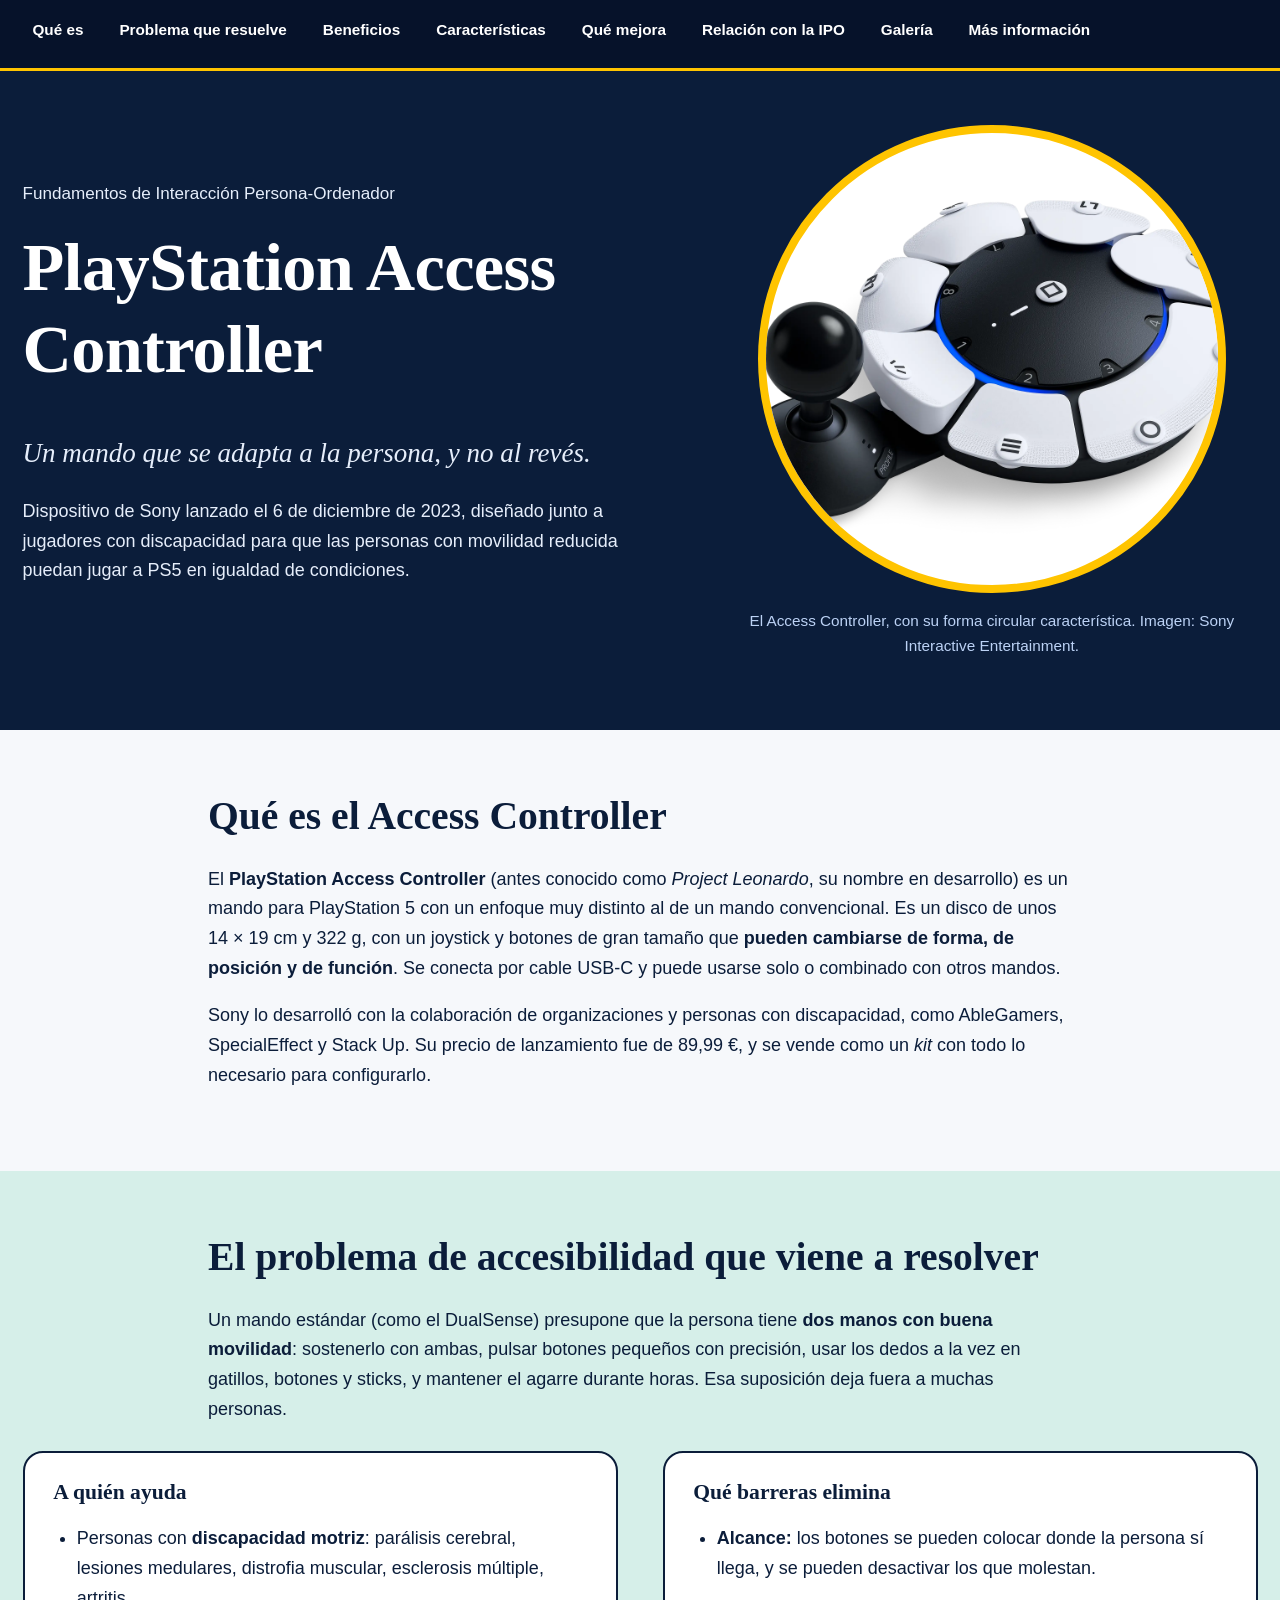
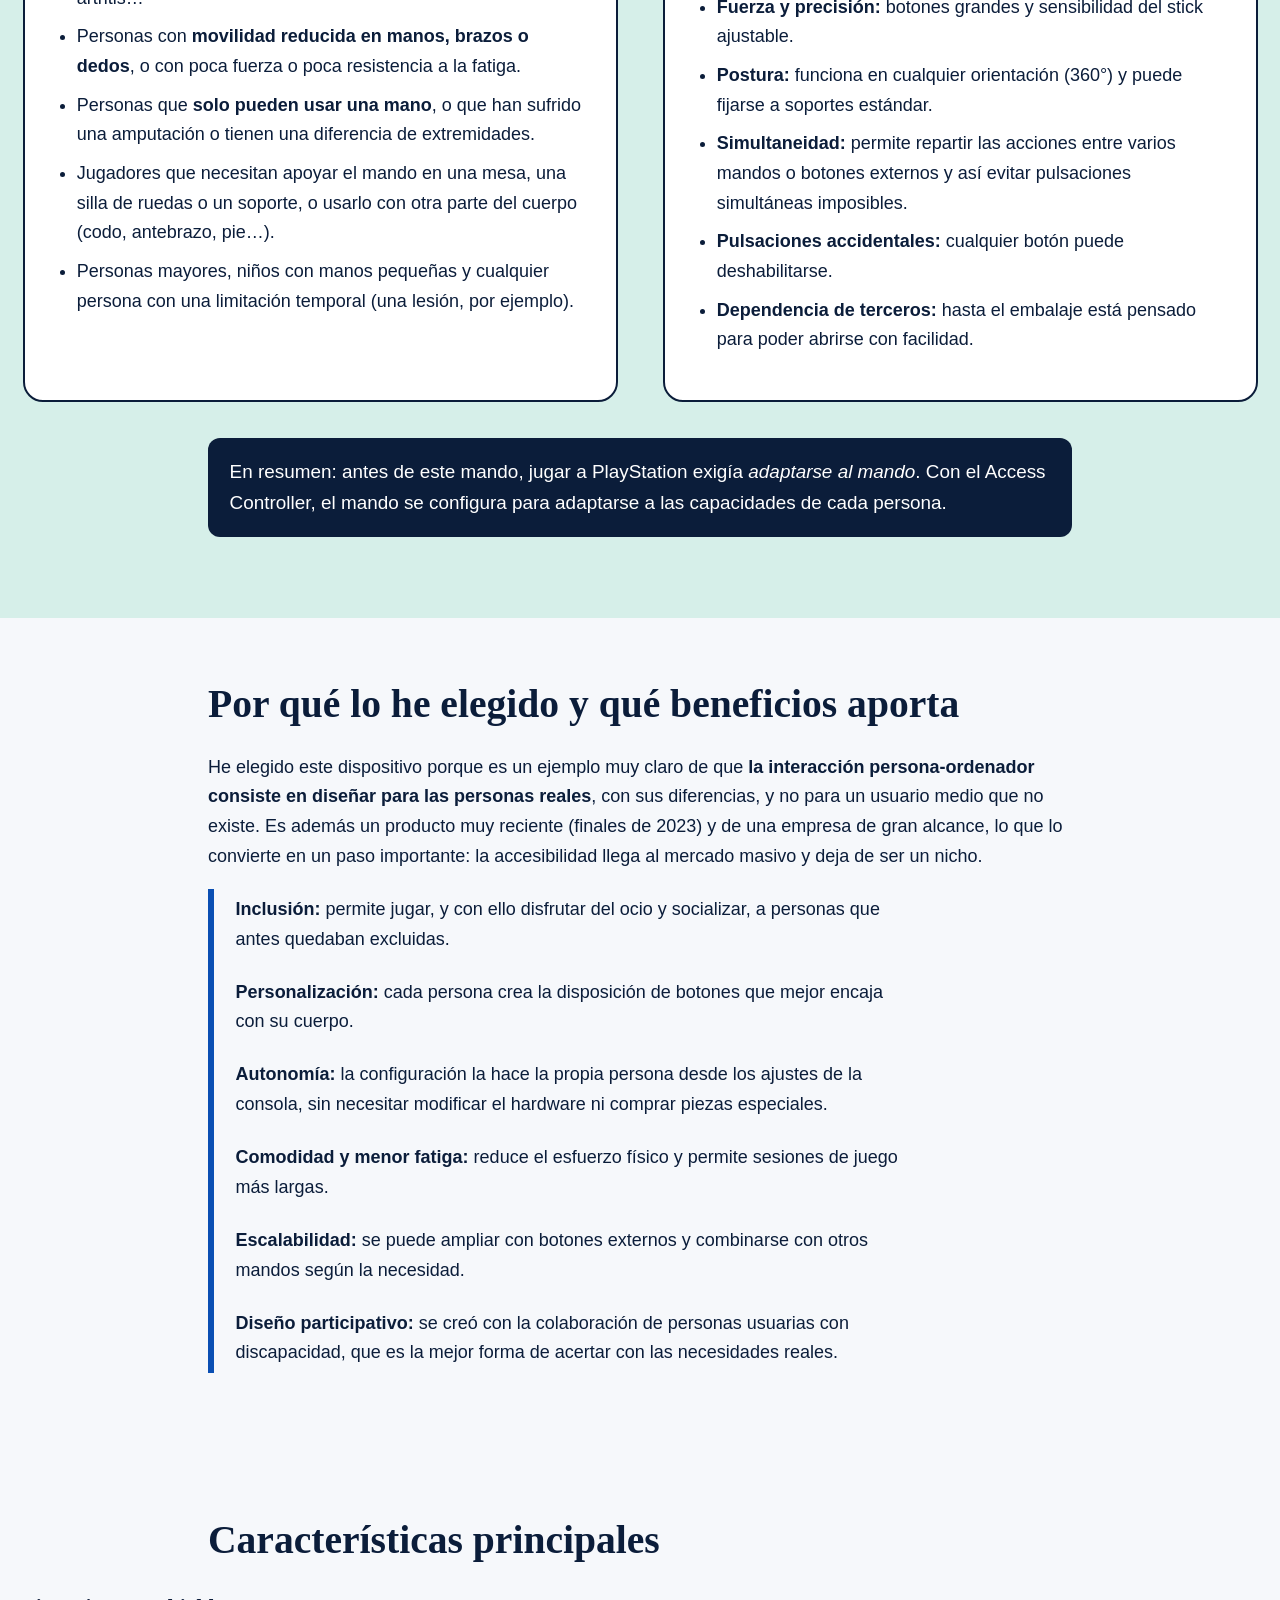
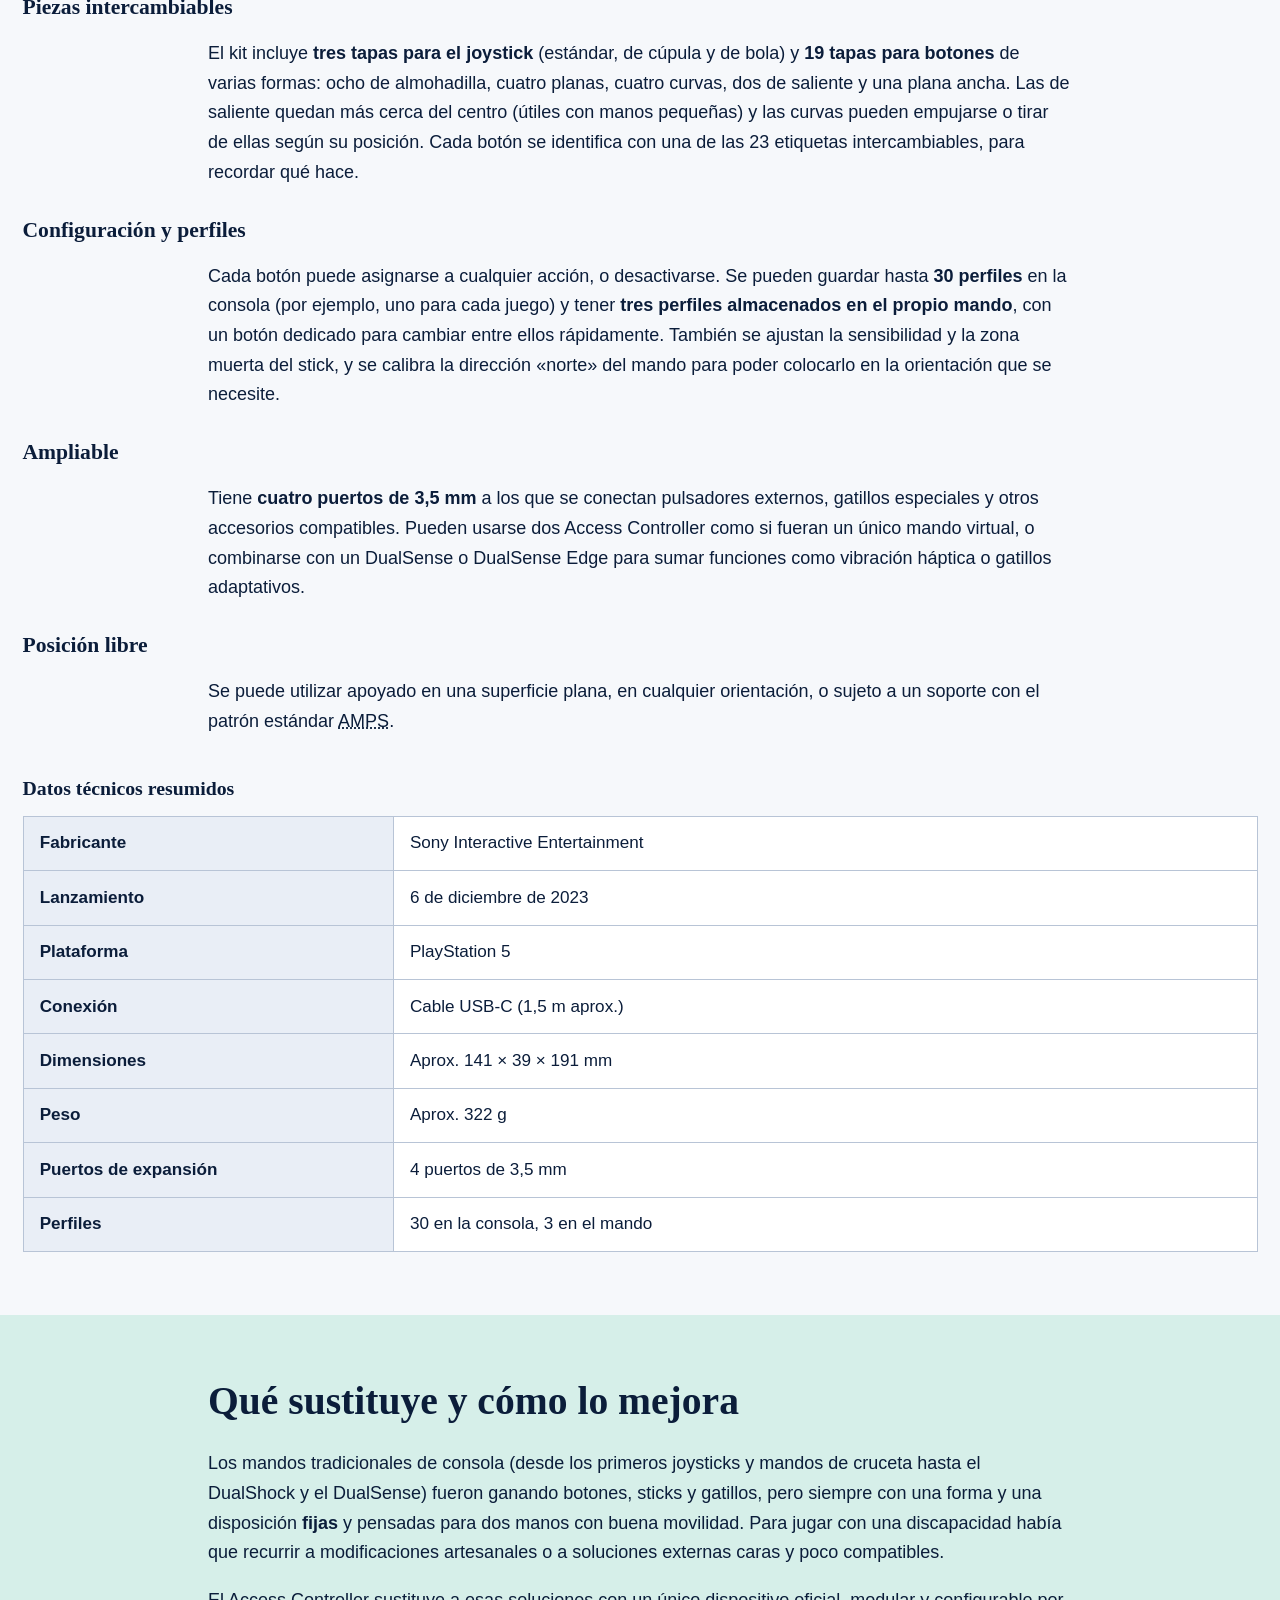
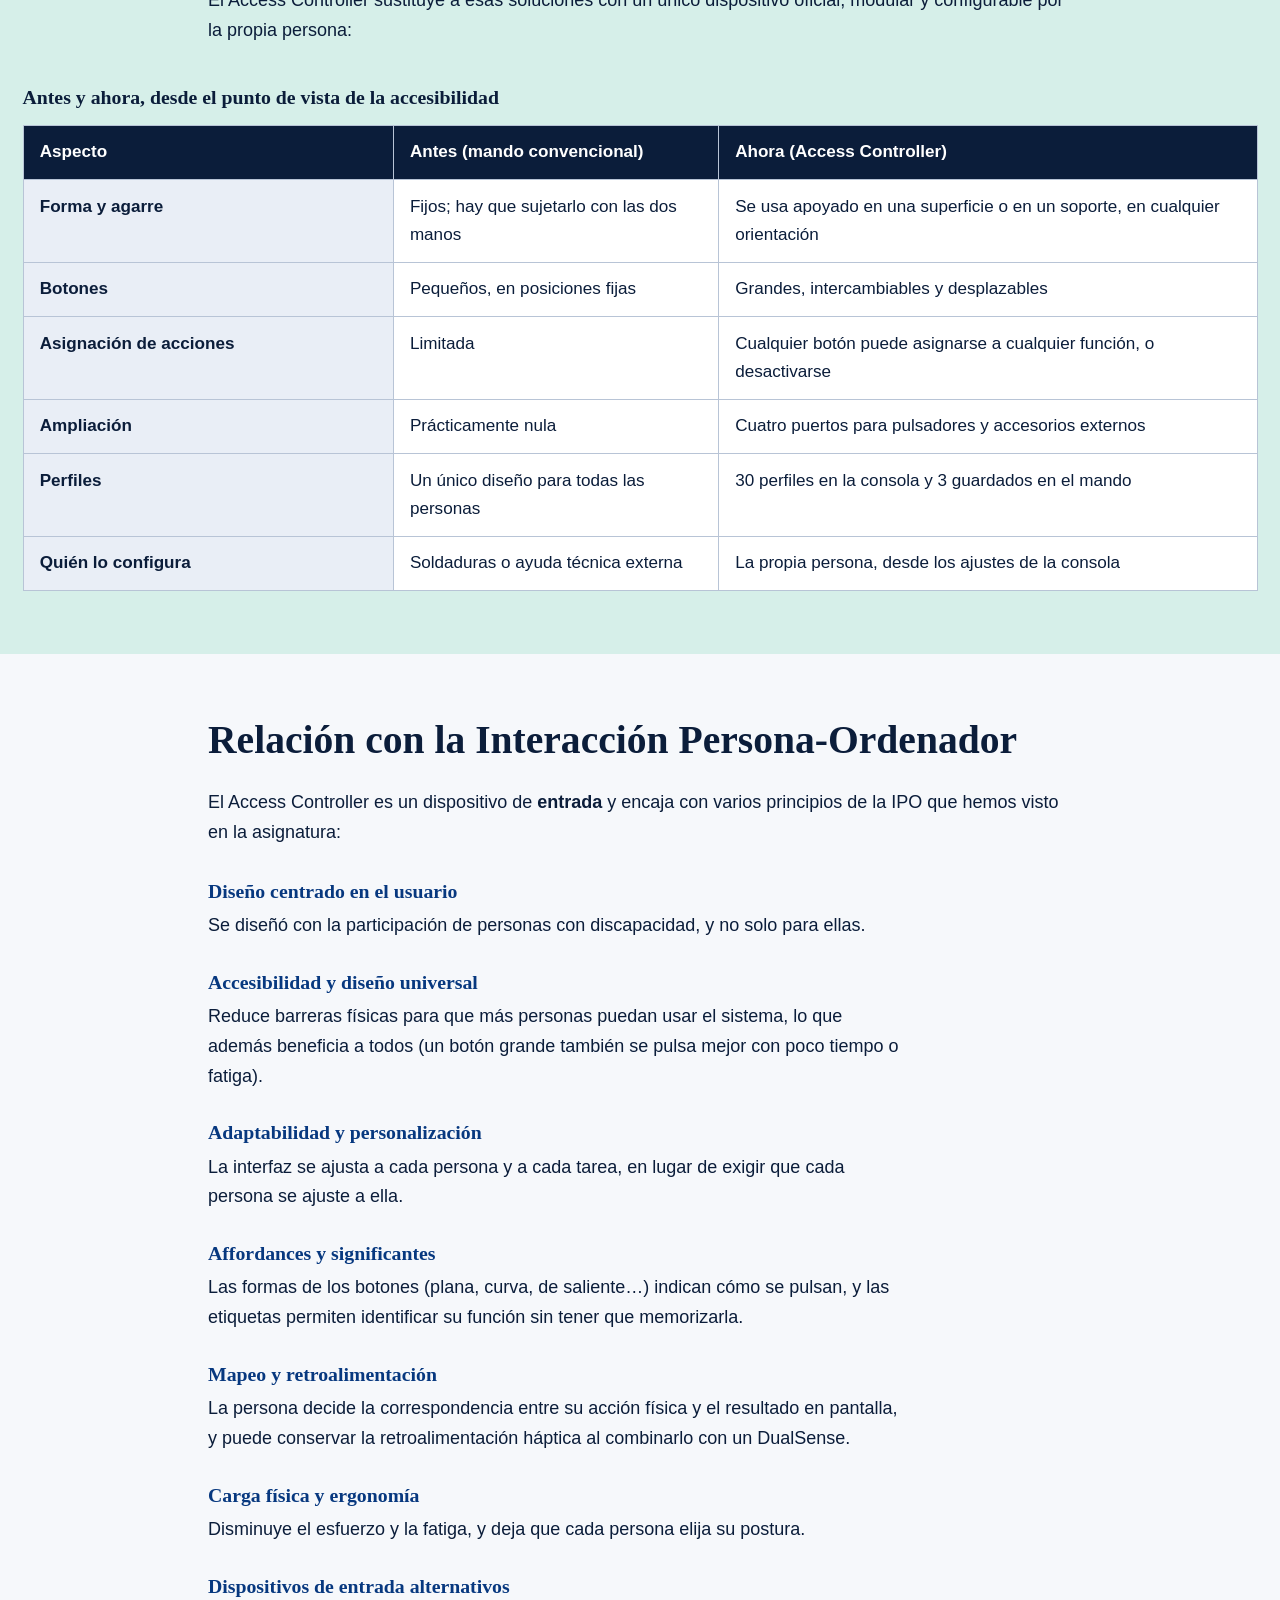
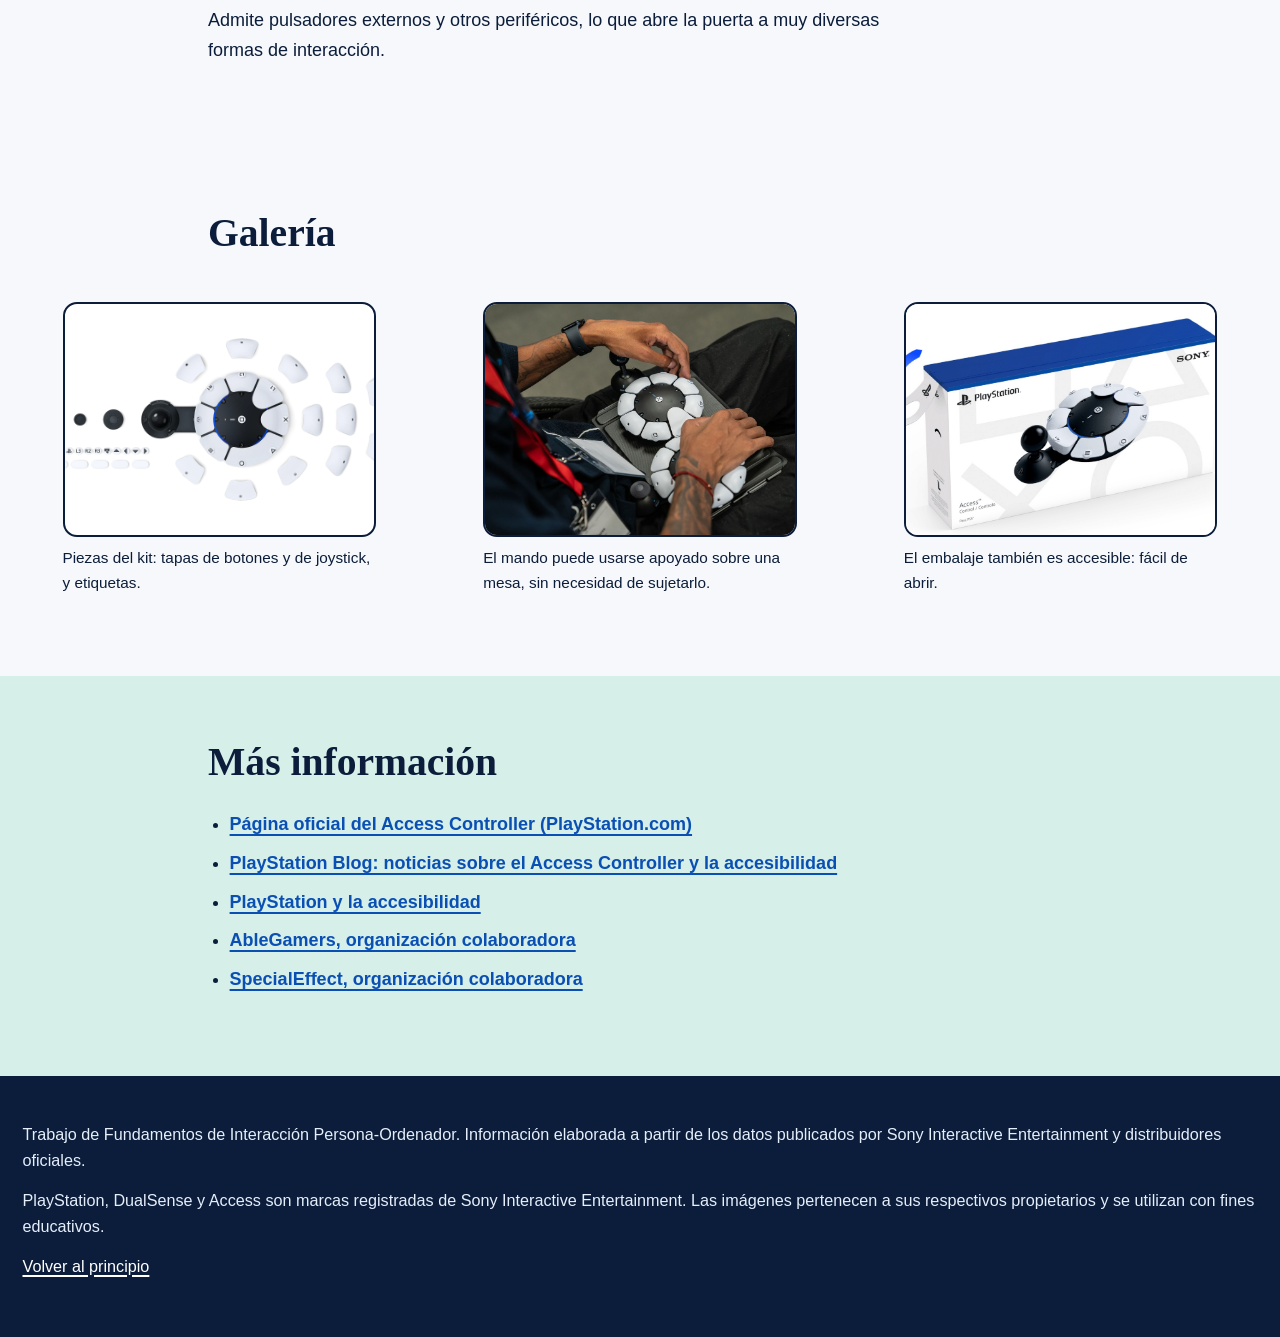
==== index.html @ b53682c0 "Update index.html" ====
<!DOCTYPE html>
<html lang="es">
<head>
  <meta charset="UTF-8">
  <meta name="viewport" content="width=device-width, initial-scale=1">
  <title>PlayStation Access Controller: un mando pensado para que todas las personas puedan jugar</title>
  <meta name="description" content="Trabajo de Fundamentos de Interacción Persona-Ordenador...">
   <link rel="stylesheet" href="https://josefinasilva720.github.io/DispositivoHardware/estilos.css">
</head>
<body>

  <a class="salto" href="#contenido">Saltar al contenido principal</a>

  <header class="cabecera" id="inicio">
    <nav class="menu" aria-label="Menú principal">
      <ul>
        <li><a href="#que-es">Qué es</a></li>
        <li><a href="#problema">Problema que resuelve</a></li>
        <li><a href="#beneficios">Beneficios</a></li>
        <li><a href="#caracteristicas">Características</a></li>
        <li><a href="#evolucion">Qué mejora</a></li>
        <li><a href="#ipo">Relación con la IPO</a></li>
        <li><a href="#galeria">Galería</a></li>
        <li><a href="#mas-info">Más información</a></li>
      </ul>
    </nav>

    <div class="portada">
      <div class="portada-texto">
        <p class="asignatura">Fundamentos de Interacción Persona-Ordenador</p>
        <h1>PlayStation Access Controller</h1>
        <p class="lema">Un mando que se adapta a la persona, y no al revés.</p>
        <p>Dispositivo de Sony lanzado el 6 de diciembre de 2023, diseñado junto a jugadores con discapacidad para que las personas con movilidad reducida puedan jugar a PS5 en igualdad de condiciones.</p>
      </div>
      <figure class="portada-imagen">
        <img src="../images/access-controller-principal.jpg" alt="Mando PlayStation Access Controller de Sony: un dispositivo circular de color blanco con un joystick desmontable y ocho botones grandes alrededor, todos intercambiables.">
        <figcaption>El Access Controller, con su forma circular característica. Imagen: Sony Interactive Entertainment.</figcaption>
      </figure>
    </div>
  </header>

  <main id="contenido">

    <section id="que-es" aria-labelledby="t-que-es">
      <h2 id="t-que-es">Qué es el Access Controller</h2>
      <p>El <strong>PlayStation Access Controller</strong> (antes conocido como <em>Project Leonardo</em>, su nombre en desarrollo) es un mando para PlayStation 5 con un enfoque muy distinto al de un mando convencional. Es un disco de unos 14 × 19 cm y 322 g, con un joystick y botones de gran tamaño que <strong>pueden cambiarse de forma, de posición y de función</strong>. Se conecta por cable USB-C y puede usarse solo o combinado con otros mandos.</p>
      <p>Sony lo desarrolló con la colaboración de organizaciones y personas con discapacidad, como AbleGamers, SpecialEffect y Stack Up. Su precio de lanzamiento fue de 89,99 €, y se vende como un <em>kit</em> con todo lo necesario para configurarlo.</p>
    </section>

    <section id="problema" class="destacada" aria-labelledby="t-problema">
      <h2 id="t-problema">El problema de accesibilidad que viene a resolver</h2>
      <p>Un mando estándar (como el DualSense) presupone que la persona tiene <strong>dos manos con buena movilidad</strong>: sostenerlo con ambas, pulsar botones pequeños con precisión, usar los dedos a la vez en gatillos, botones y sticks, y mantener el agarre durante horas. Esa suposición deja fuera a muchas personas.</p>

      <div class="rejilla-dos">
        <div>
          <h3>A quién ayuda</h3>
          <ul>
            <li>Personas con <strong>discapacidad motriz</strong>: parálisis cerebral, lesiones medulares, distrofia muscular, esclerosis múltiple, artritis…</li>
            <li>Personas con <strong>movilidad reducida en manos, brazos o dedos</strong>, o con poca fuerza o poca resistencia a la fatiga.</li>
            <li>Personas que <strong>solo pueden usar una mano</strong>, o que han sufrido una amputación o tienen una diferencia de extremidades.</li>
            <li>Jugadores que necesitan apoyar el mando en una mesa, una silla de ruedas o un soporte, o usarlo con otra parte del cuerpo (codo, antebrazo, pie…).</li>
            <li>Personas mayores, niños con manos pequeñas y cualquier persona con una limitación temporal (una lesión, por ejemplo).</li>
          </ul>
        </div>
        <div>
          <h3>Qué barreras elimina</h3>
          <ul>
            <li><strong>Alcance:</strong> los botones se pueden colocar donde la persona sí llega, y se pueden desactivar los que molestan.</li>
            <li><strong>Fuerza y precisión:</strong> botones grandes y sensibilidad del stick ajustable.</li>
            <li><strong>Postura:</strong> funciona en cualquier orientación (360°) y puede fijarse a soportes estándar.</li>
            <li><strong>Simultaneidad:</strong> permite repartir las acciones entre varios mandos o botones externos y así evitar pulsaciones simultáneas imposibles.</li>
            <li><strong>Pulsaciones accidentales:</strong> cualquier botón puede deshabilitarse.</li>
            <li><strong>Dependencia de terceros:</strong> hasta el embalaje está pensado para poder abrirse con facilidad.</li>
          </ul>
        </div>
      </div>

      <p class="nota">En resumen: antes de este mando, jugar a PlayStation exigía <em>adaptarse al mando</em>. Con el Access Controller, el mando se configura para adaptarse a las capacidades de cada persona.</p>
    </section>

    <section id="beneficios" aria-labelledby="t-beneficios">
      <h2 id="t-beneficios">Por qué lo he elegido y qué beneficios aporta</h2>
      <p>He elegido este dispositivo porque es un ejemplo muy claro de que <strong>la interacción persona-ordenador consiste en diseñar para las personas reales</strong>, con sus diferencias, y no para un usuario medio que no existe. Es además un producto muy reciente (finales de 2023) y de una empresa de gran alcance, lo que lo convierte en un paso importante: la accesibilidad llega al mercado masivo y deja de ser un nicho.</p>
      <ul class="beneficios">
        <li><strong>Inclusión:</strong> permite jugar, y con ello disfrutar del ocio y socializar, a personas que antes quedaban excluidas.</li>
        <li><strong>Personalización:</strong> cada persona crea la disposición de botones que mejor encaja con su cuerpo.</li>
        <li><strong>Autonomía:</strong> la configuración la hace la propia persona desde los ajustes de la consola, sin necesitar modificar el hardware ni comprar piezas especiales.</li>
        <li><strong>Comodidad y menor fatiga:</strong> reduce el esfuerzo físico y permite sesiones de juego más largas.</li>
        <li><strong>Escalabilidad:</strong> se puede ampliar con botones externos y combinarse con otros mandos según la necesidad.</li>
        <li><strong>Diseño participativo:</strong> se creó con la colaboración de personas usuarias con discapacidad, que es la mejor forma de acertar con las necesidades reales.</li>
      </ul>
    </section>

    <section id="caracteristicas" aria-labelledby="t-caracteristicas">
      <h2 id="t-caracteristicas">Características principales</h2>

      <h3>Piezas intercambiables</h3>
      <p>El kit incluye <strong>tres tapas para el joystick</strong> (estándar, de cúpula y de bola) y <strong>19 tapas para botones</strong> de varias formas: ocho de almohadilla, cuatro planas, cuatro curvas, dos de saliente y una plana ancha. Las de saliente quedan más cerca del centro (útiles con manos pequeñas) y las curvas pueden empujarse o tirar de ellas según su posición. Cada botón se identifica con una de las 23 etiquetas intercambiables, para recordar qué hace.</p>

      <h3>Configuración y perfiles</h3>
      <p>Cada botón puede asignarse a cualquier acción, o desactivarse. Se pueden guardar hasta <strong>30 perfiles</strong> en la consola (por ejemplo, uno para cada juego) y tener <strong>tres perfiles almacenados en el propio mando</strong>, con un botón dedicado para cambiar entre ellos rápidamente. También se ajustan la sensibilidad y la zona muerta del stick, y se calibra la dirección «norte» del mando para poder colocarlo en la orientación que se necesite.</p>

      <h3>Ampliable</h3>
      <p>Tiene <strong>cuatro puertos de 3,5 mm</strong> a los que se conectan pulsadores externos, gatillos especiales y otros accesorios compatibles. Pueden usarse dos Access Controller como si fueran un único mando virtual, o combinarse con un DualSense o DualSense Edge para sumar funciones como vibración háptica o gatillos adaptativos.</p>

      <h3>Posición libre</h3>
      <p>Se puede utilizar apoyado en una superficie plana, en cualquier orientación, o sujeto a un soporte con el patrón estándar <abbr title="Accessible Mounting Pattern System">AMPS</abbr>.</p>

      <table>
        <caption>Datos técnicos resumidos</caption>
        <tbody>
          <tr><th scope="row">Fabricante</th><td>Sony Interactive Entertainment</td></tr>
          <tr><th scope="row">Lanzamiento</th><td>6 de diciembre de 2023</td></tr>
          <tr><th scope="row">Plataforma</th><td>PlayStation 5</td></tr>
          <tr><th scope="row">Conexión</th><td>Cable USB-C (1,5 m aprox.)</td></tr>
          <tr><th scope="row">Dimensiones</th><td>Aprox. 141 × 39 × 191 mm</td></tr>
          <tr><th scope="row">Peso</th><td>Aprox. 322 g</td></tr>
          <tr><th scope="row">Puertos de expansión</th><td>4 puertos de 3,5 mm</td></tr>
          <tr><th scope="row">Perfiles</th><td>30 en la consola, 3 en el mando</td></tr>
        </tbody>
      </table>
    </section>

    <section id="evolucion" class="destacada" aria-labelledby="t-evolucion">
      <h2 id="t-evolucion">Qué sustituye y cómo lo mejora</h2>
      <p>Los mandos tradicionales de consola (desde los primeros joysticks y mandos de cruceta hasta el DualShock y el DualSense) fueron ganando botones, sticks y gatillos, pero siempre con una forma y una disposición <strong>fijas</strong> y pensadas para dos manos con buena movilidad. Para jugar con una discapacidad había que recurrir a modificaciones artesanales o a soluciones externas caras y poco compatibles.</p>
      <p>El Access Controller sustituye a esas soluciones con un único dispositivo oficial, modular y configurable por la propia persona:</p>

      <table>
        <caption>Antes y ahora, desde el punto de vista de la accesibilidad</caption>
        <thead>
          <tr>
            <th scope="col">Aspecto</th>
            <th scope="col">Antes (mando convencional)</th>
            <th scope="col">Ahora (Access Controller)</th>
          </tr>
        </thead>
        <tbody>
          <tr>
            <th scope="row">Forma y agarre</th>
            <td>Fijos; hay que sujetarlo con las dos manos</td>
            <td>Se usa apoyado en una superficie o en un soporte, en cualquier orientación</td>
          </tr>
          <tr>
            <th scope="row">Botones</th>
            <td>Pequeños, en posiciones fijas</td>
            <td>Grandes, intercambiables y desplazables</td>
          </tr>
          <tr>
            <th scope="row">Asignación de acciones</th>
            <td>Limitada</td>
            <td>Cualquier botón puede asignarse a cualquier función, o desactivarse</td>
          </tr>
          <tr>
            <th scope="row">Ampliación</th>
            <td>Prácticamente nula</td>
            <td>Cuatro puertos para pulsadores y accesorios externos</td>
          </tr>
          <tr>
            <th scope="row">Perfiles</th>
            <td>Un único diseño para todas las personas</td>
            <td>30 perfiles en la consola y 3 guardados en el mando</td>
          </tr>
          <tr>
            <th scope="row">Quién lo configura</th>
            <td>Soldaduras o ayuda técnica externa</td>
            <td>La propia persona, desde los ajustes de la consola</td>
          </tr>
        </tbody>
      </table>
    </section>

    <section id="ipo" aria-labelledby="t-ipo">
      <h2 id="t-ipo">Relación con la Interacción Persona-Ordenador</h2>
      <p>El Access Controller es un dispositivo de <strong>entrada</strong> y encaja con varios principios de la IPO que hemos visto en la asignatura:</p>
      <dl>
        <dt>Diseño centrado en el usuario</dt>
        <dd>Se diseñó con la participación de personas con discapacidad, y no solo para ellas.</dd>
        <dt>Accesibilidad y diseño universal</dt>
        <dd>Reduce barreras físicas para que más personas puedan usar el sistema, lo que además beneficia a todos (un botón grande también se pulsa mejor con poco tiempo o fatiga).</dd>
        <dt>Adaptabilidad y personalización</dt>
        <dd>La interfaz se ajusta a cada persona y a cada tarea, en lugar de exigir que cada persona se ajuste a ella.</dd>
        <dt>Affordances y significantes</dt>
        <dd>Las formas de los botones (plana, curva, de saliente…) indican cómo se pulsan, y las etiquetas permiten identificar su función sin tener que memorizarla.</dd>
        <dt>Mapeo y retroalimentación</dt>
        <dd>La persona decide la correspondencia entre su acción física y el resultado en pantalla, y puede conservar la retroalimentación háptica al combinarlo con un DualSense.</dd>
        <dt>Carga física y ergonomía</dt>
        <dd>Disminuye el esfuerzo y la fatiga, y deja que cada persona elija su postura.</dd>
        <dt>Dispositivos de entrada alternativos</dt>
        <dd>Admite pulsadores externos y otros periféricos, lo que abre la puerta a muy diversas formas de interacción.</dd>
      </dl>
    </section>

    <section id="galeria" aria-labelledby="t-galeria">
      <h2 id="t-galeria">Galería</h2>
      <div class="galeria">
        <figure>
          <img src="../images/access-controller-capuchones.jpg" alt="Todas las piezas del kit del Access Controller ordenadas sobre una superficie: tapas de botones planas, curvas, de almohadilla y de saliente, tres tapas de joystick y etiquetas.">
          <figcaption>Piezas del kit: tapas de botones y de joystick, y etiquetas.</figcaption>
        </figure>
        <figure>
          <img src="../images/access-controller-uso.jpg" alt="Persona jugando con el Access Controller apoyado sobre una mesa, pulsando uno de los botones grandes con la palma de la mano.">
          <figcaption>El mando puede usarse apoyado sobre una mesa, sin necesidad de sujetarlo.</figcaption>
        </figure>
        <figure>
          <img src="../images/access-controller-embalaje.jpg" alt="Caja del Access Controller con una apertura de fácil agarre y códigos QR para consultar la guía de configuración.">
          <figcaption>El embalaje también es accesible: fácil de abrir.</figcaption>
        </figure>
      </div>
    </section>

    <section id="mas-info" class="destacada" aria-labelledby="t-mas-info">
      <h2 id="t-mas-info">Más información</h2>
      <ul class="enlaces">
        <li><a href="https://www.playstation.com/es-es/accessories/access-controller/">Página oficial del Access Controller (PlayStation.com)</a></li>
        <li><a href="https://blog.playstation.com/">PlayStation Blog: noticias sobre el Access Controller y la accesibilidad</a></li>
        <li><a href="https://www.playstation.com/es-es/accessibility/">PlayStation y la accesibilidad</a></li>
        <li><a href="https://ablegamers.org/">AbleGamers, organización colaboradora</a></li>
        <li><a href="https://www.specialeffect.org.uk/">SpecialEffect, organización colaboradora</a></li>
      </ul>
    </section>

  </main>

  <footer class="pie">
    <p>Trabajo de Fundamentos de Interacción Persona-Ordenador. Información elaborada a partir de los datos publicados por Sony Interactive Entertainment y distribuidores oficiales.</p>
    <p>PlayStation, DualSense y Access son marcas registradas de Sony Interactive Entertainment. Las imágenes pertenecen a sus respectivos propietarios y se utilizan con fines educativos.</p>
    <p><a href="#inicio">Volver al principio</a></p>
  </footer>

</body>
</html>
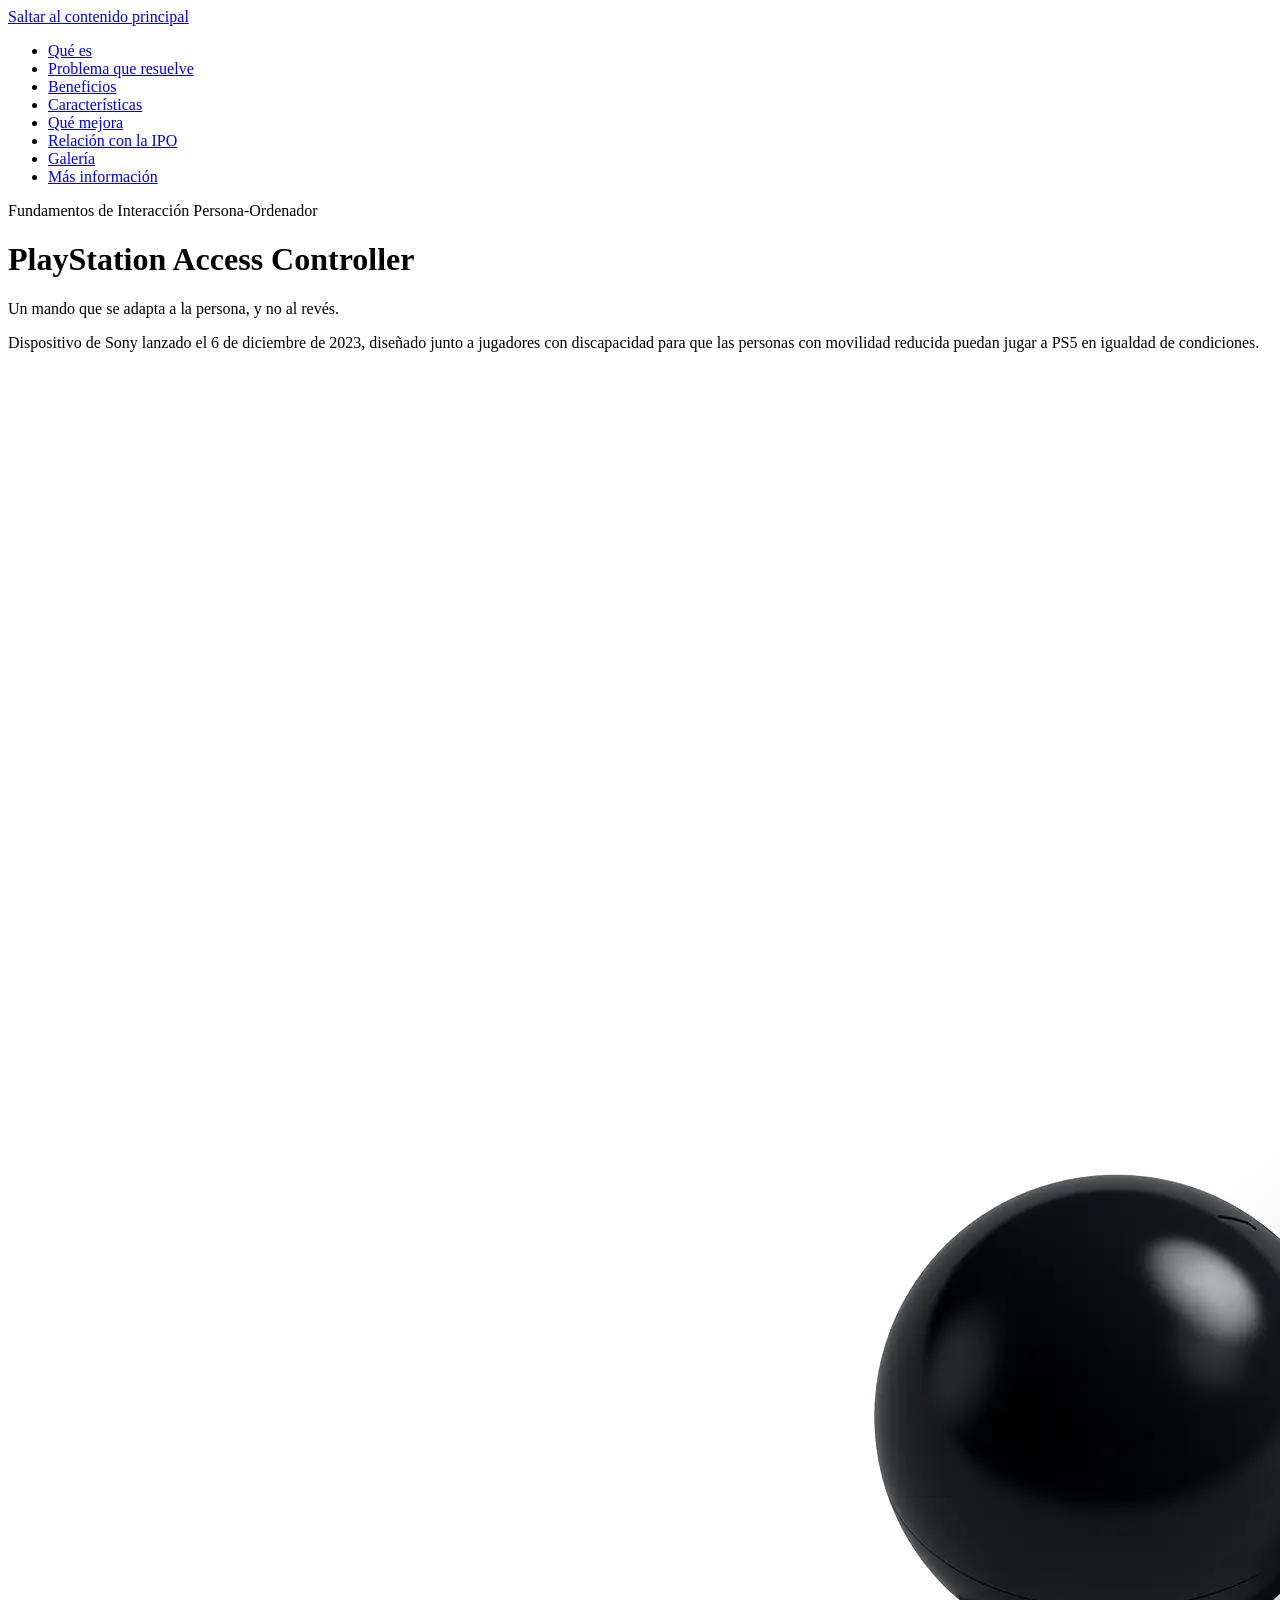
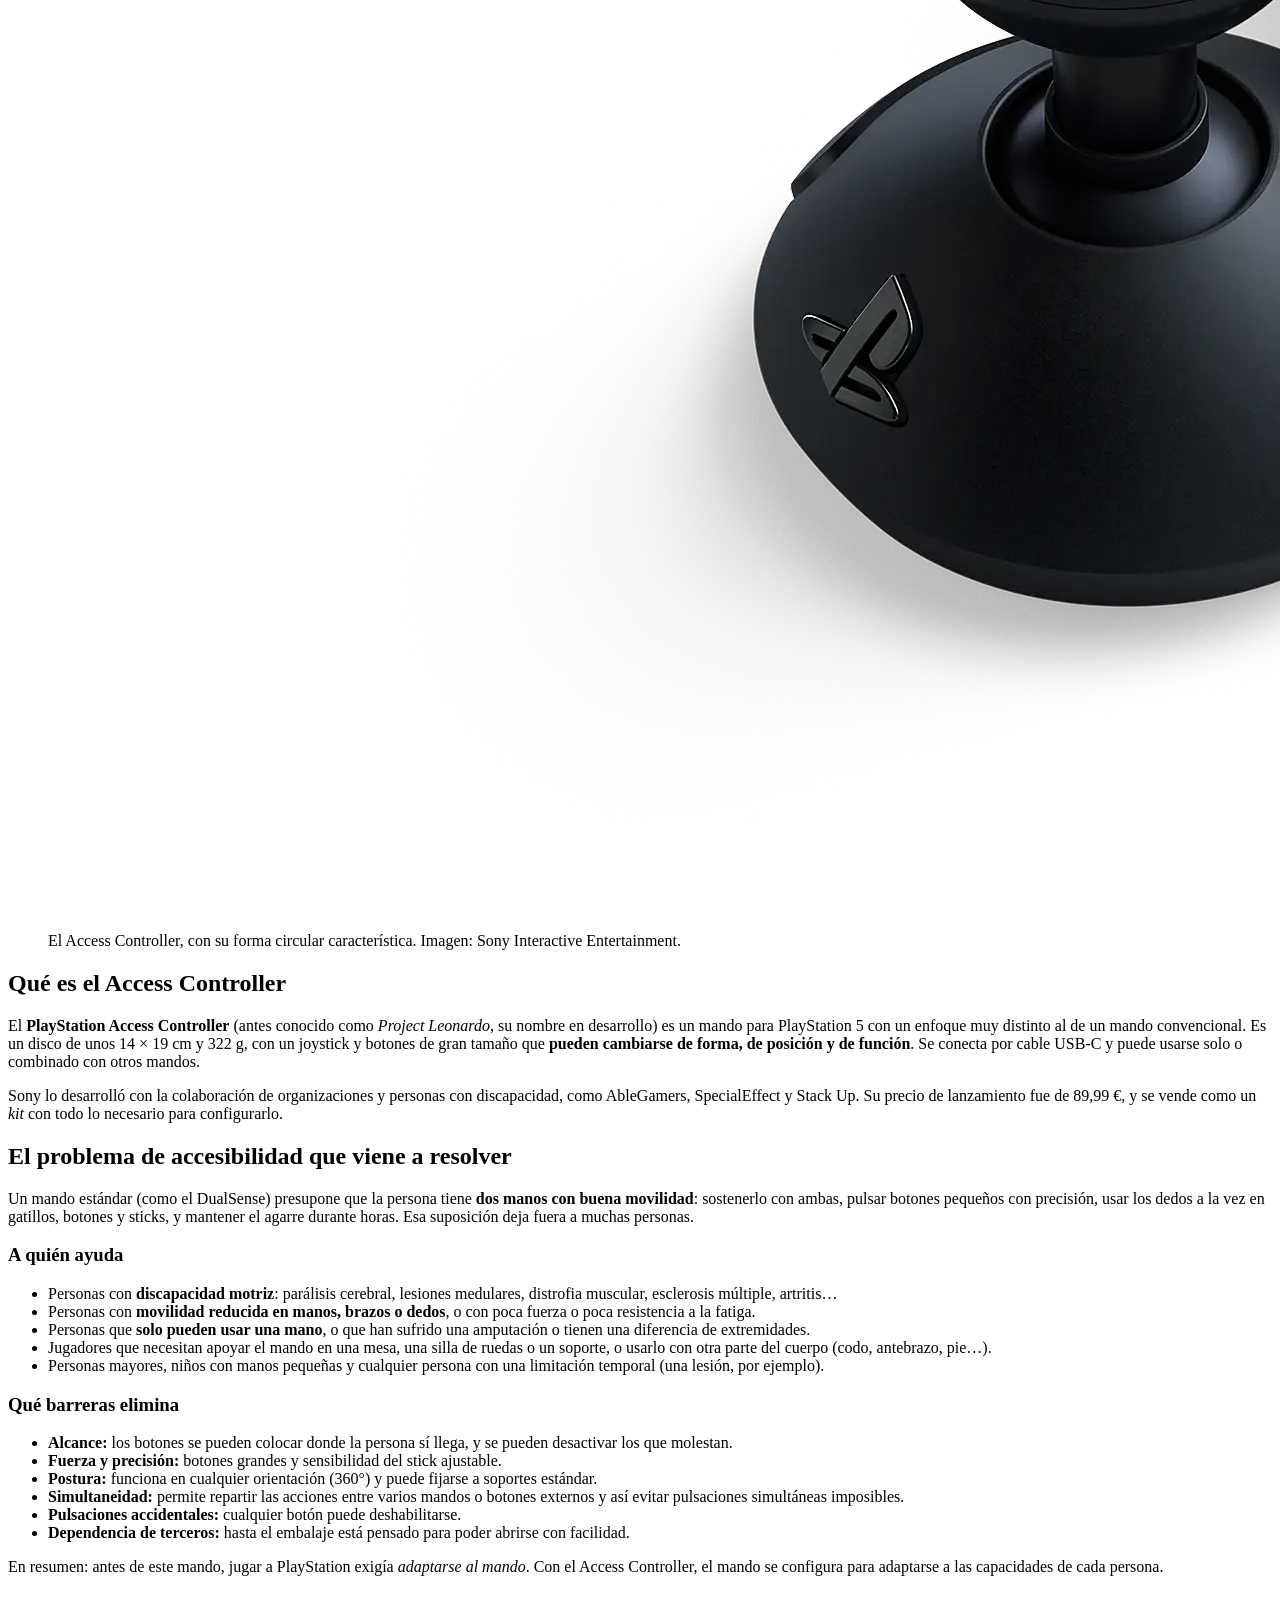
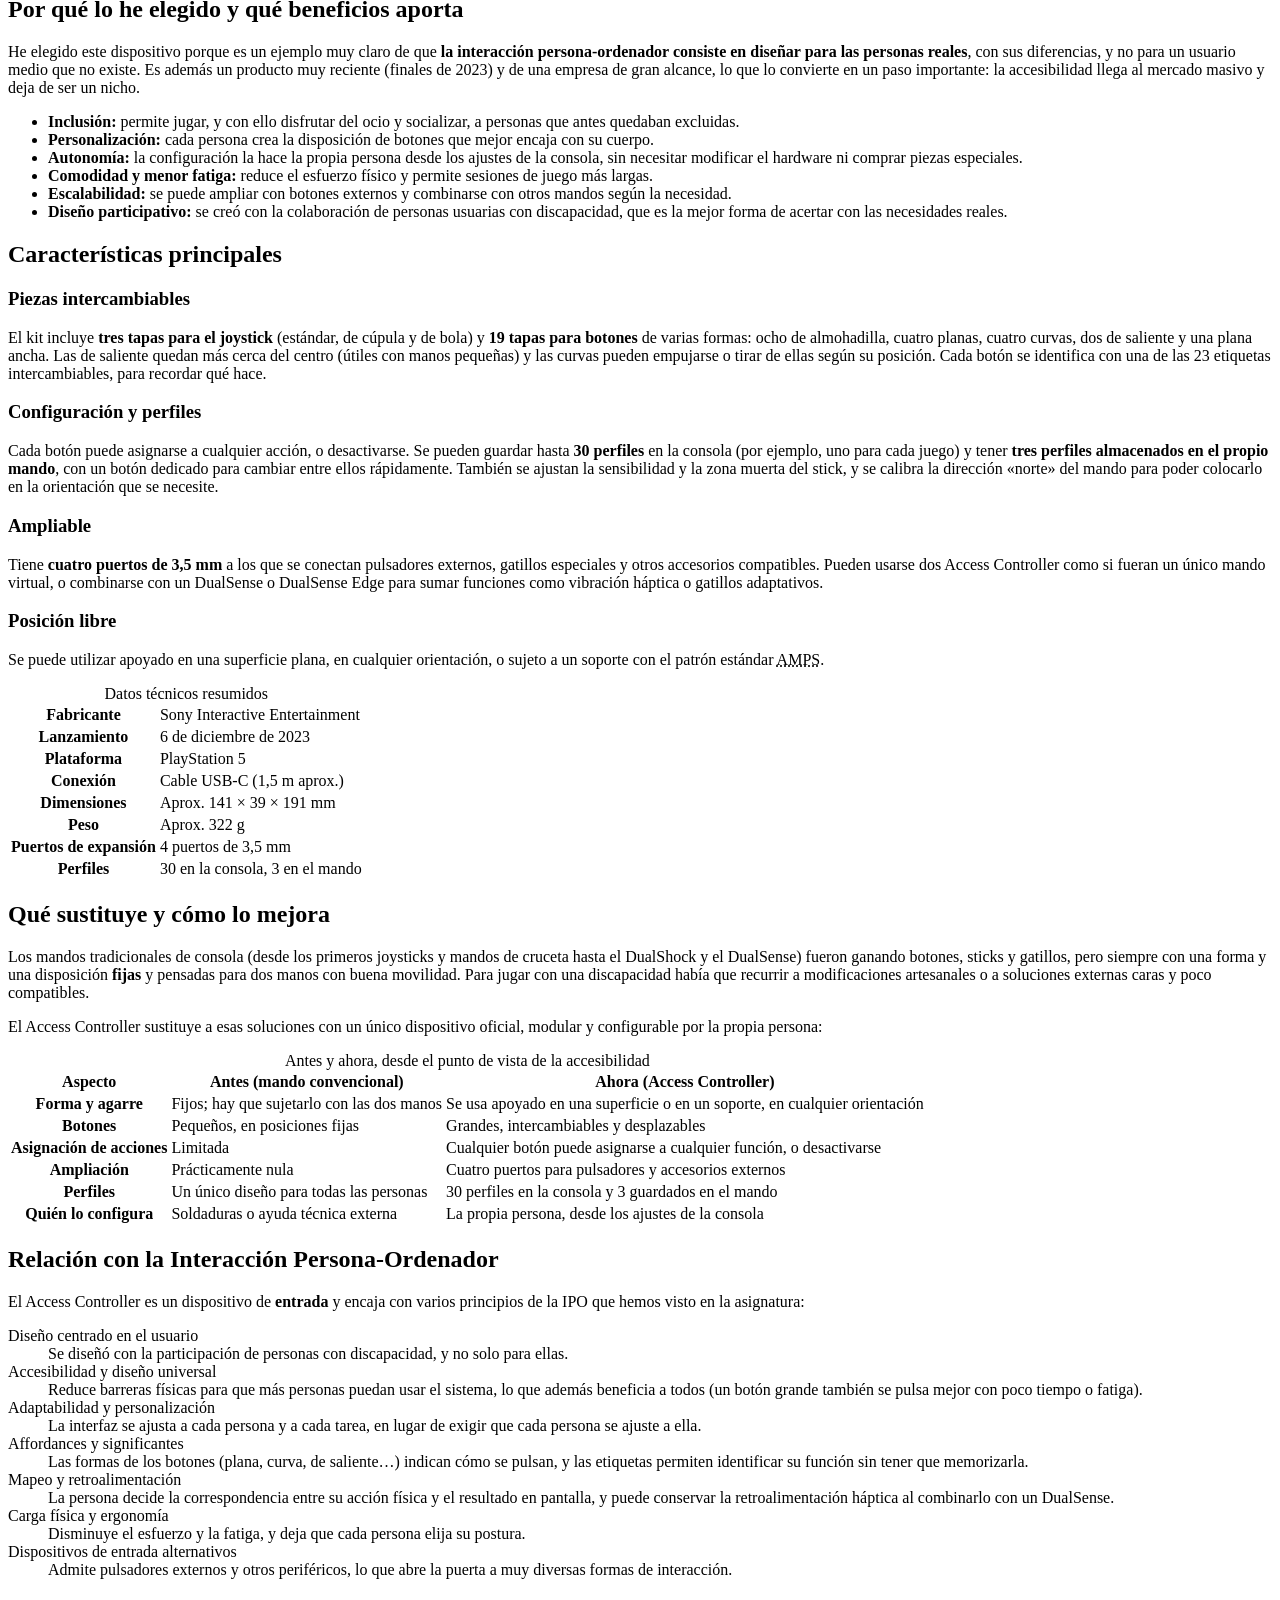
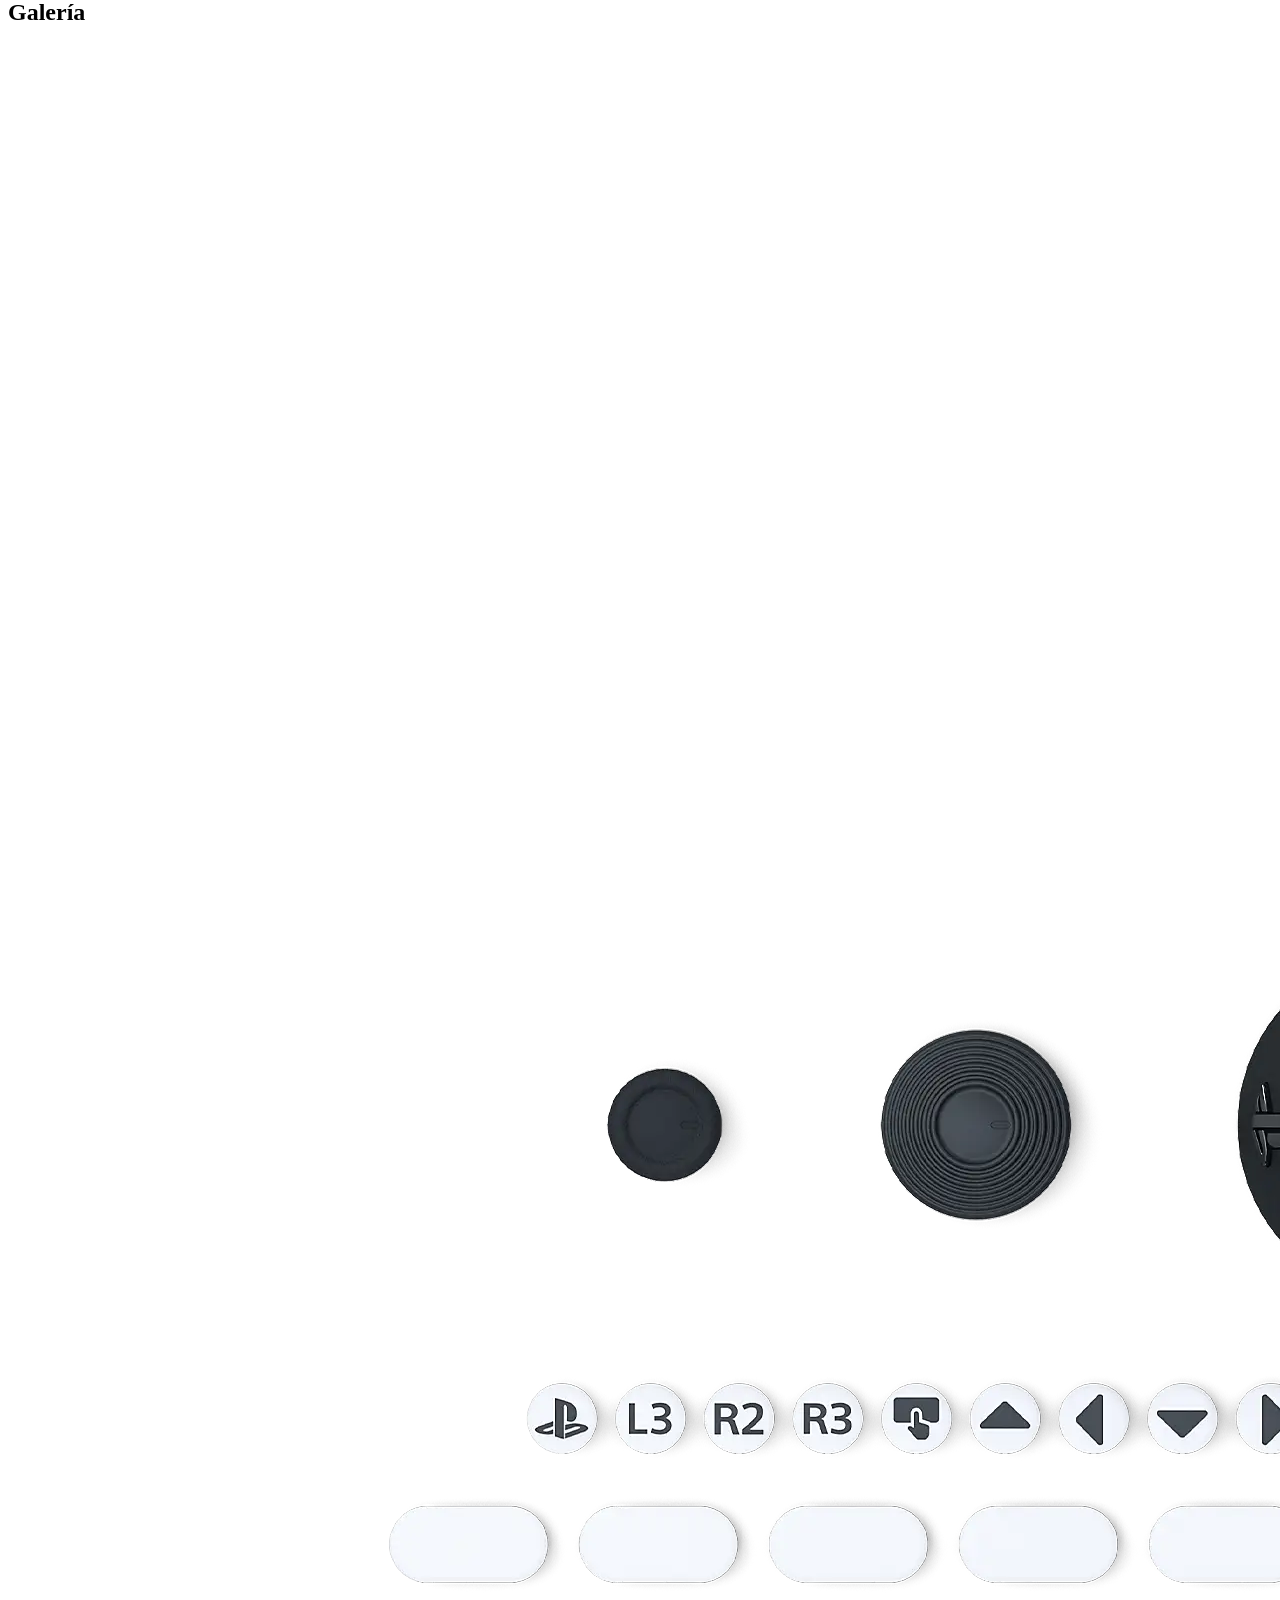
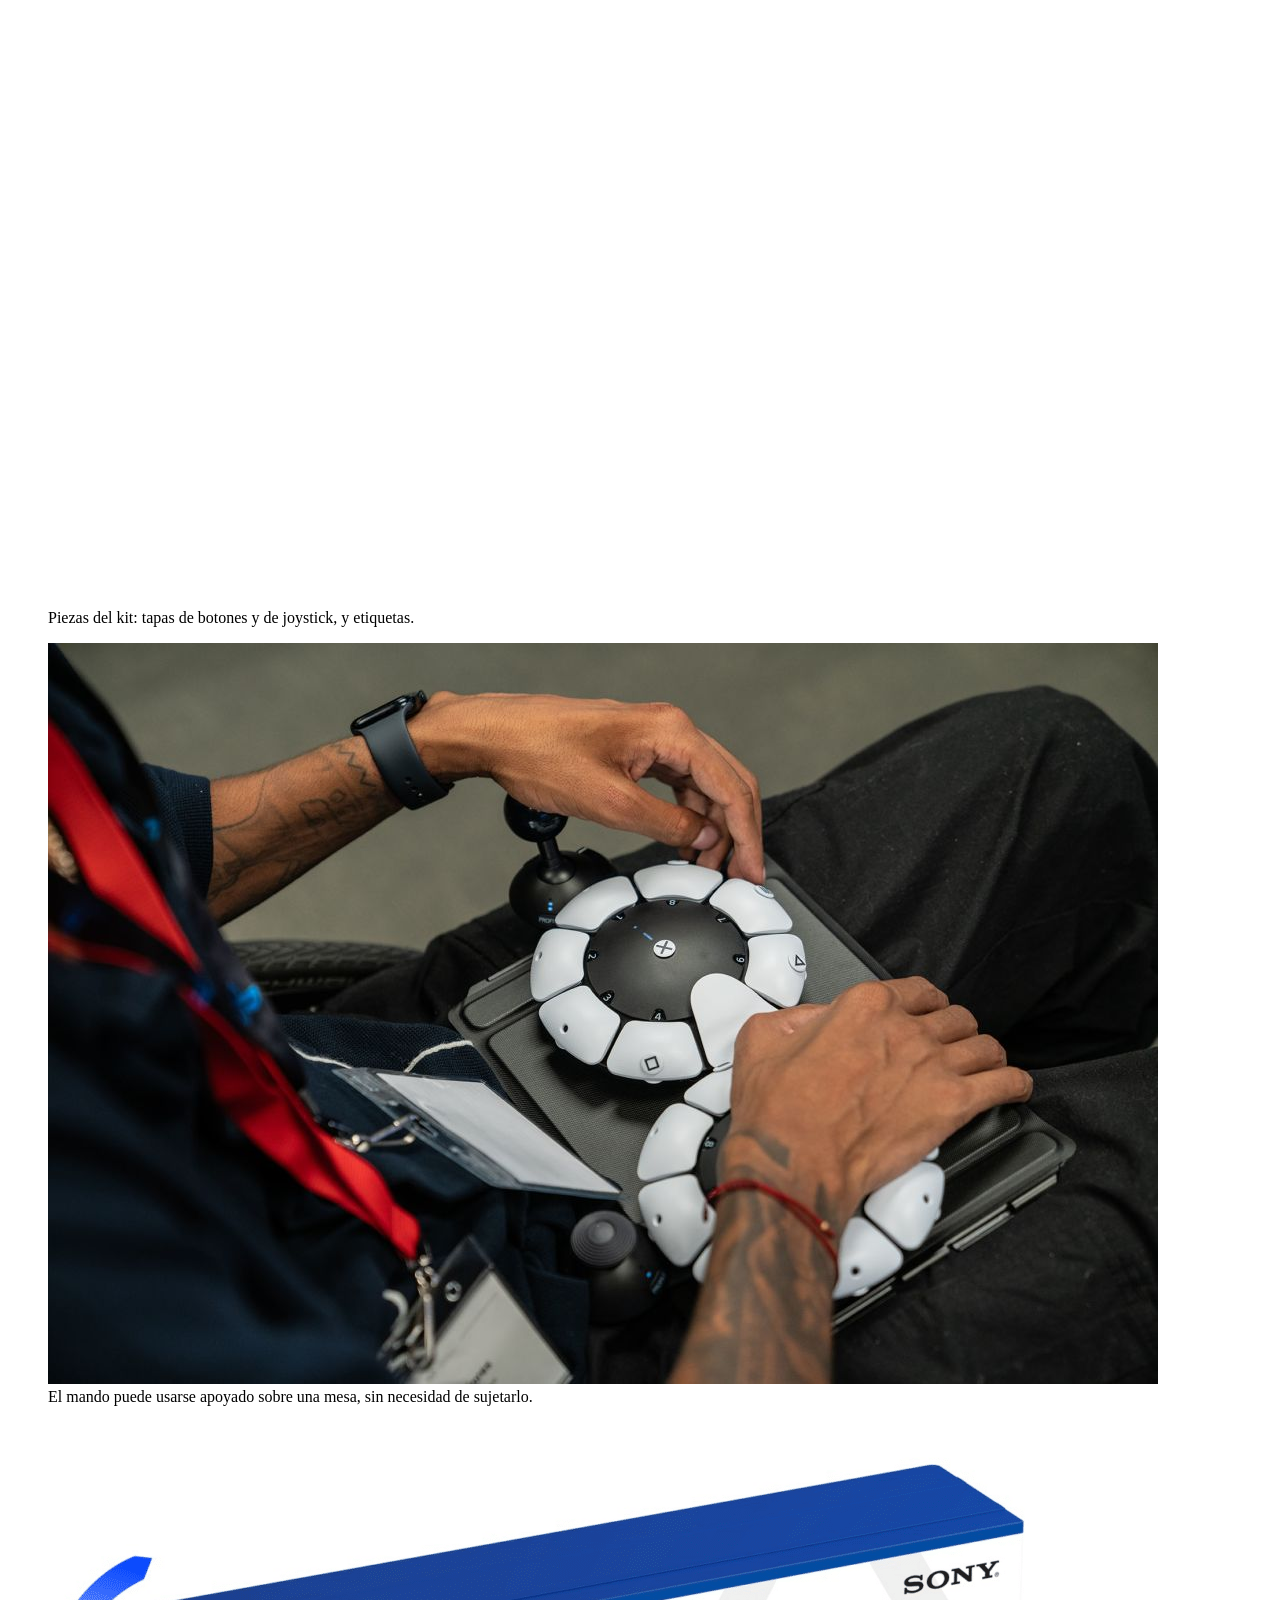
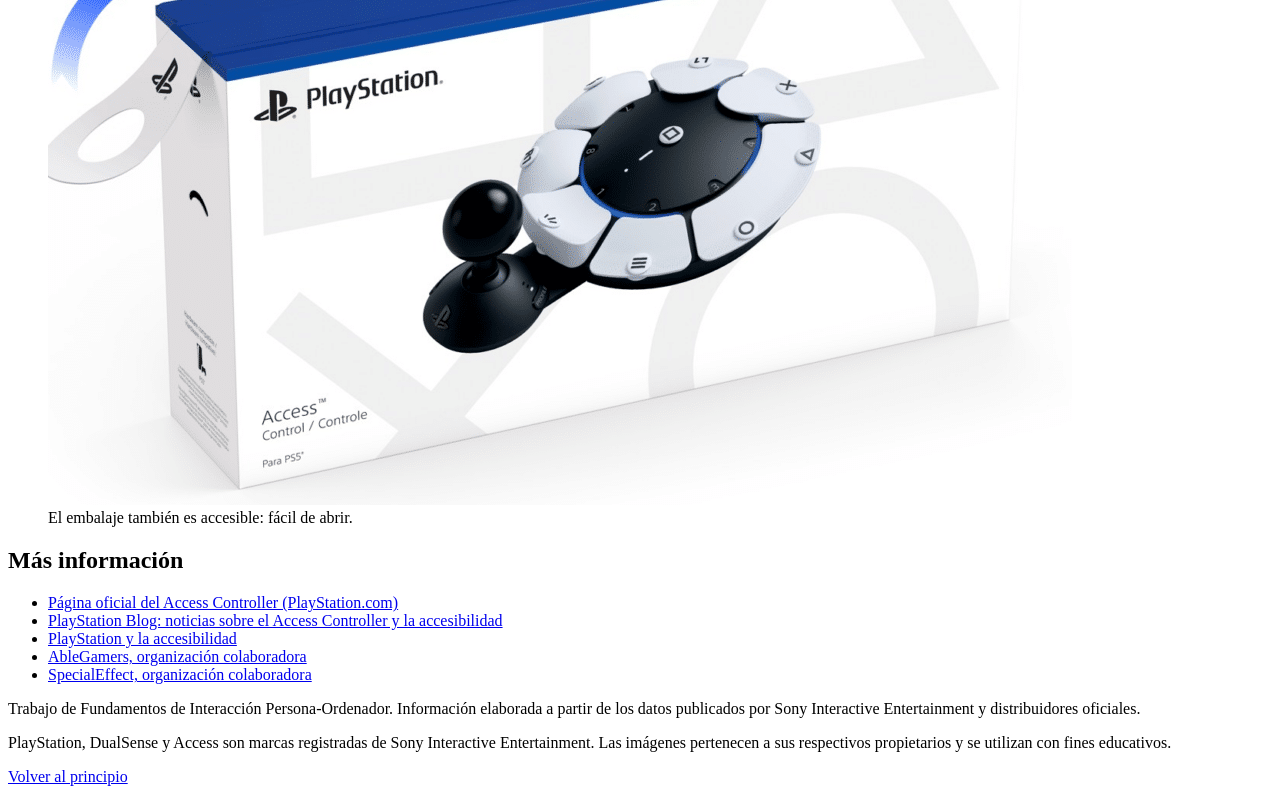
==== commit ec2e0fe9: "Update index.html" ====
--- a/index.html
+++ b/index.html
@@ -5,7 +5,7 @@
   <meta name="viewport" content="width=device-width, initial-scale=1">
   <title>PlayStation Access Controller: un mando pensado para que todas las personas puedan jugar</title>
   <meta name="description" content="Trabajo de Fundamentos de Interacción Persona-Ordenador...">
-   <link rel="stylesheet" href="https://josefinasilva720.github.io/DispositivoHardware/estilos.css">
+  <link rel="stylesheet" href="main/estilos.css">
 </head>
 <body>
 
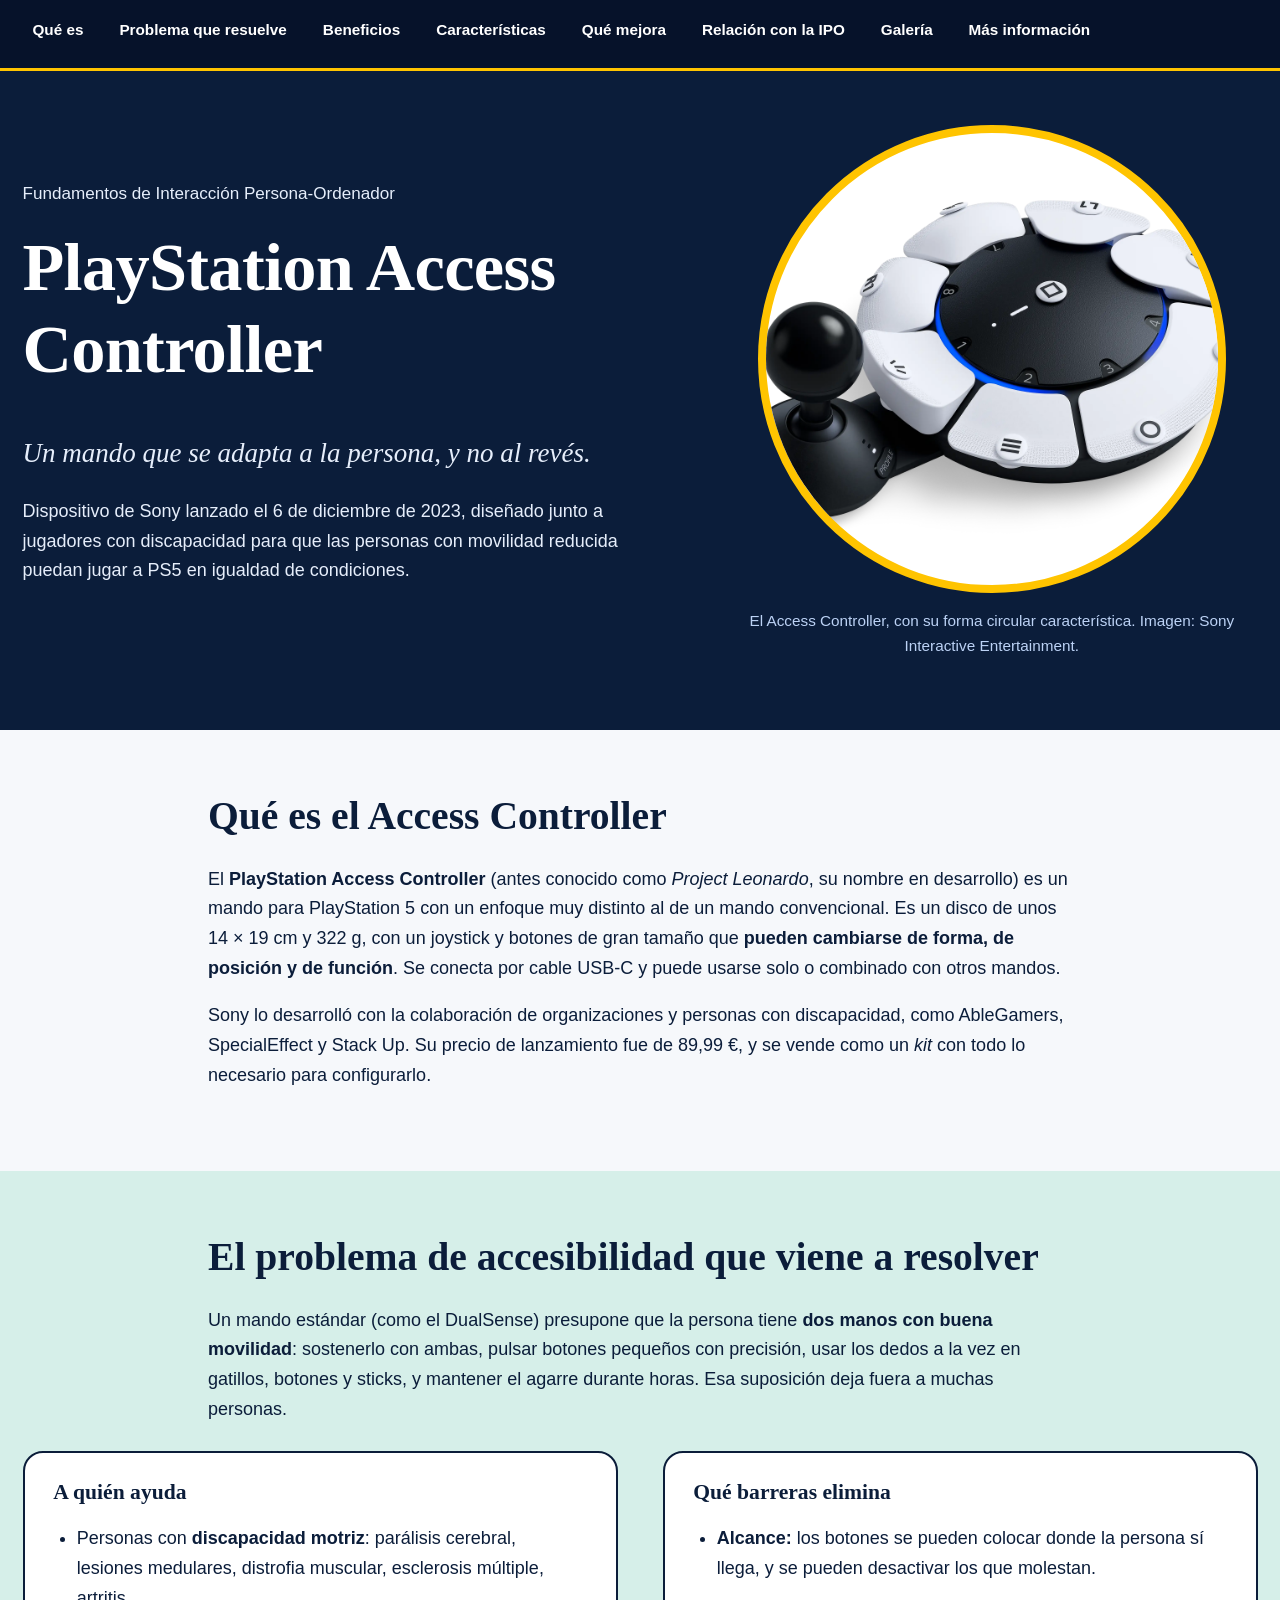
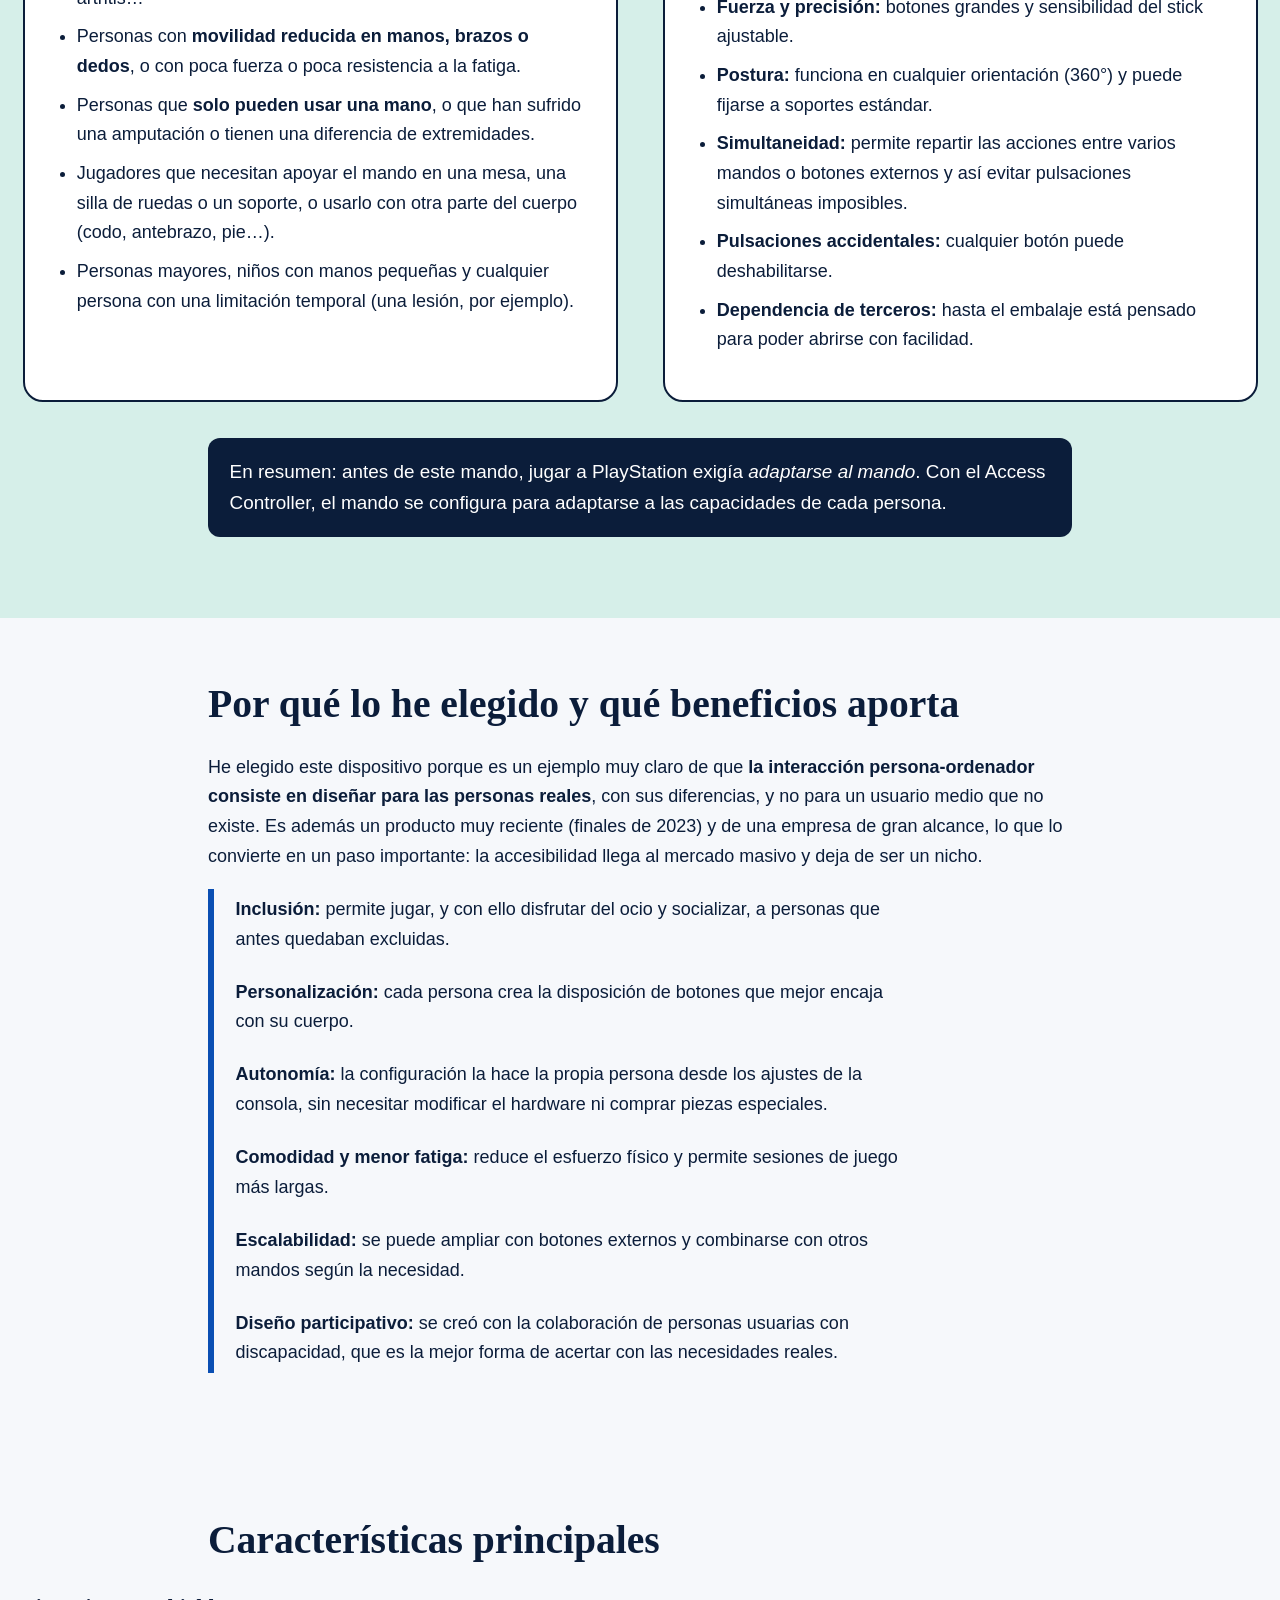
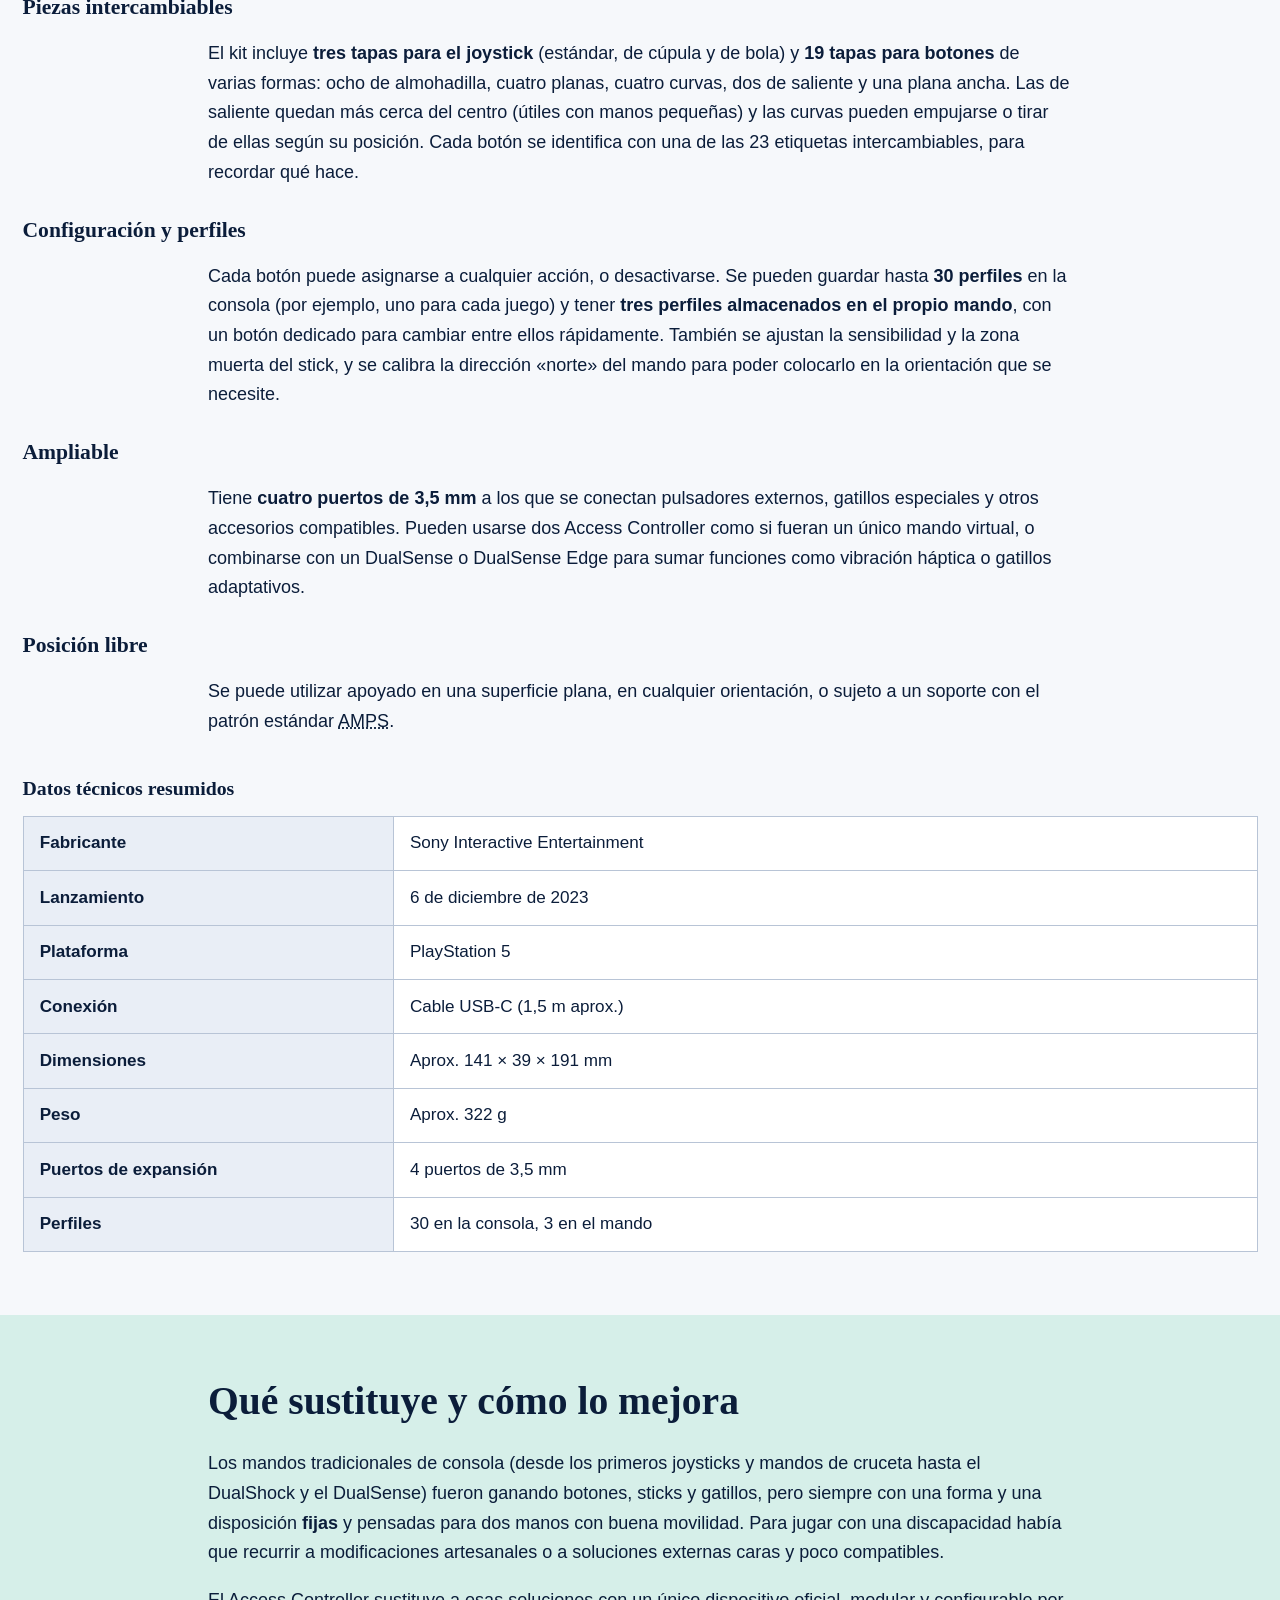
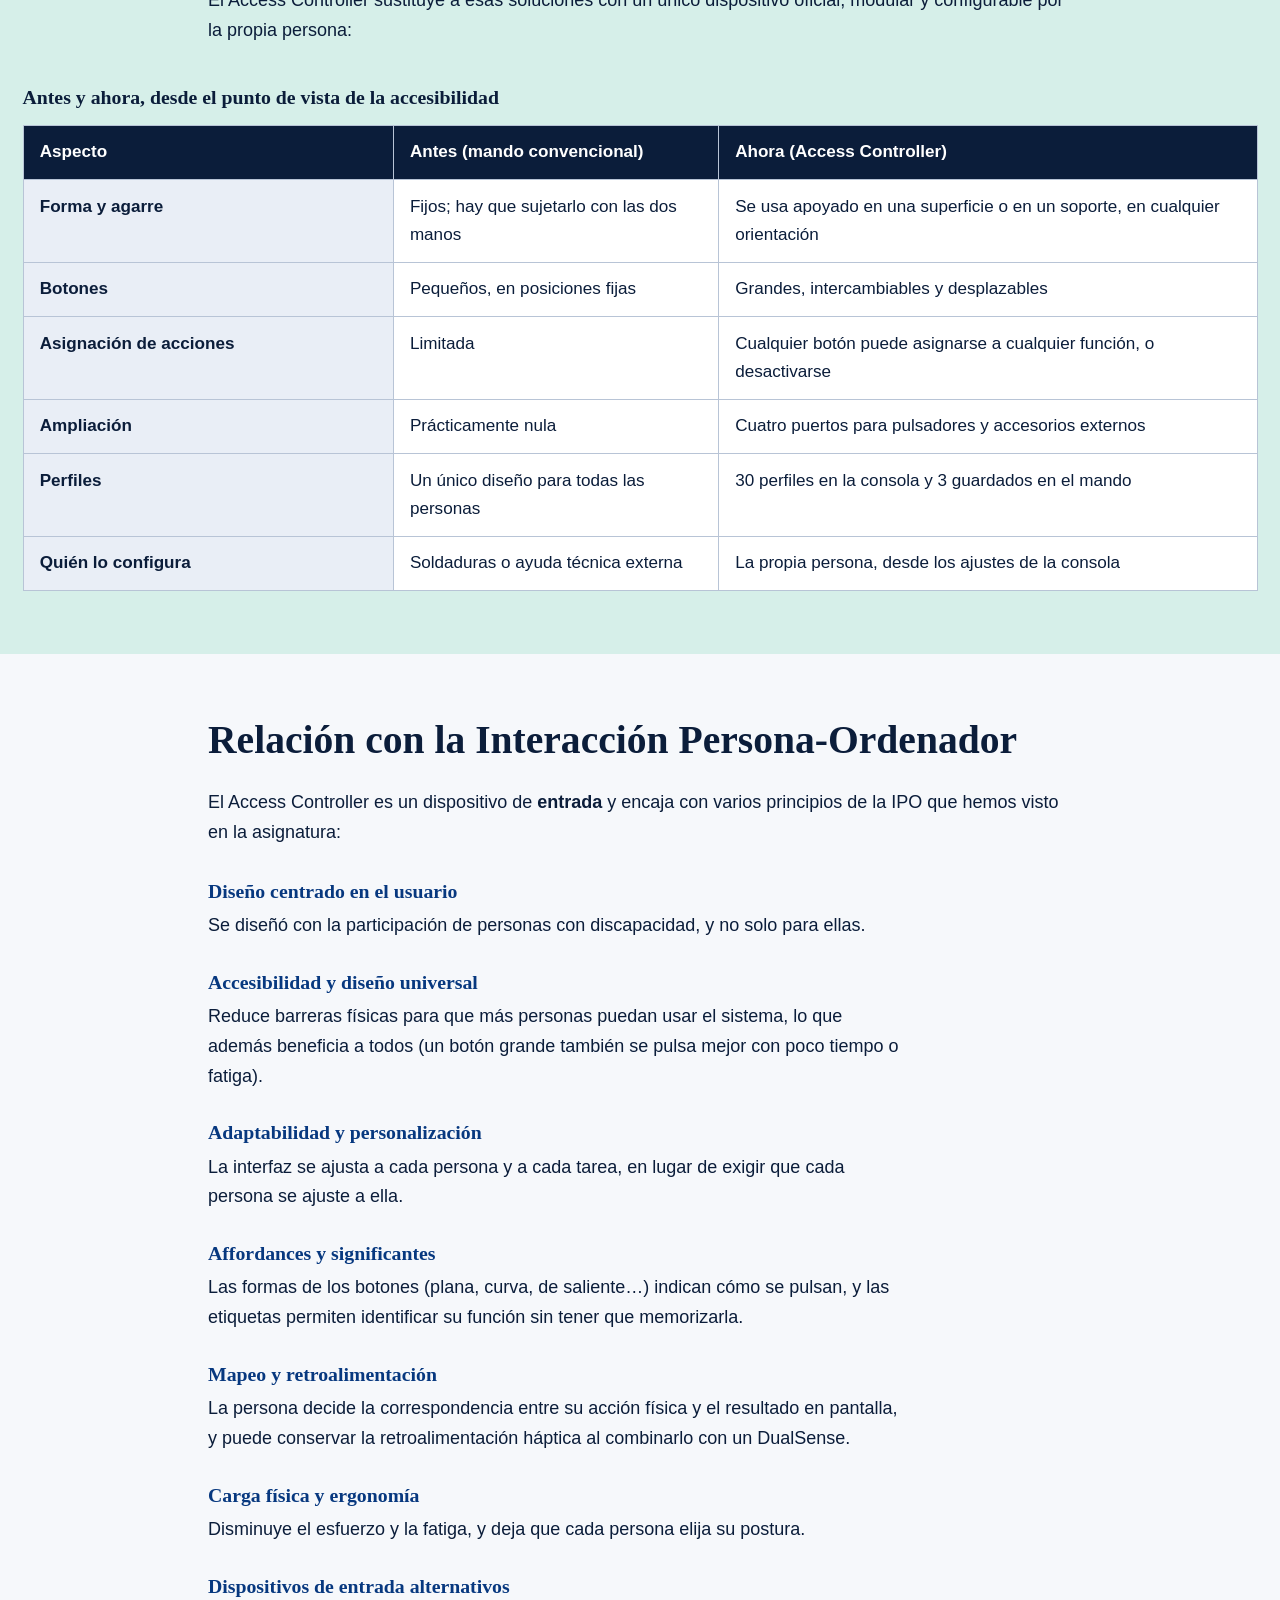
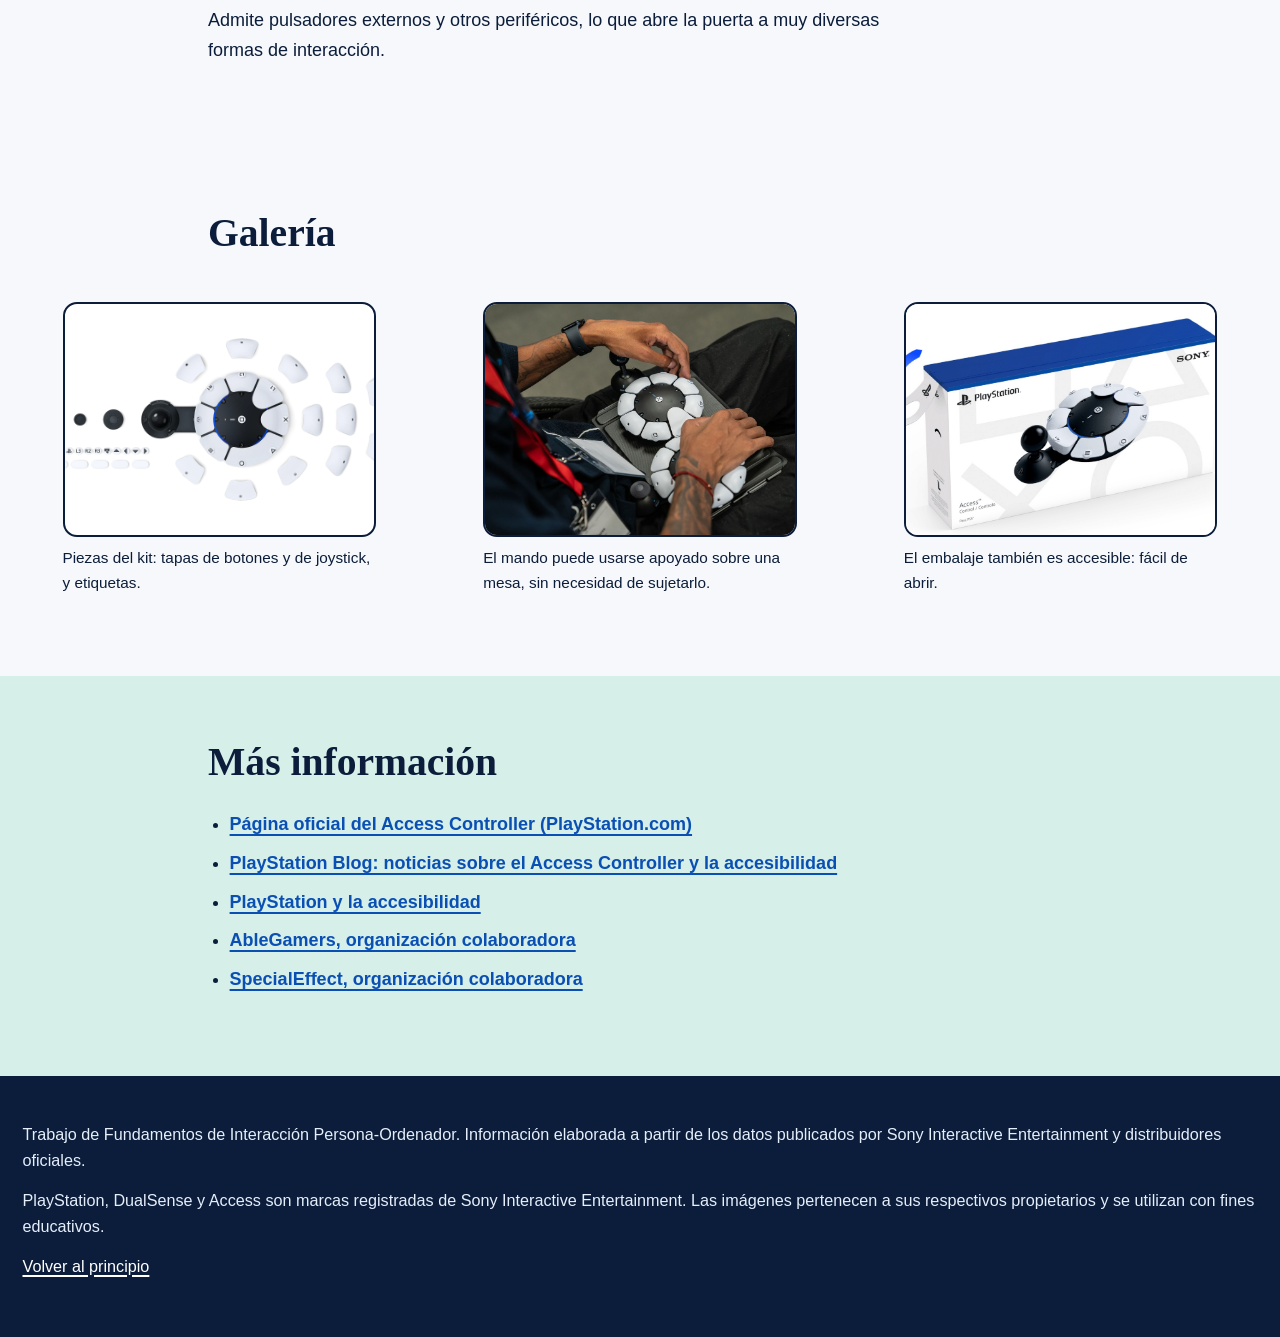
==== commit e0d56abb: "Update index.html" ====
--- a/index.html
+++ b/index.html
@@ -5,7 +5,7 @@
   <meta name="viewport" content="width=device-width, initial-scale=1">
   <title>PlayStation Access Controller: un mando pensado para que todas las personas puedan jugar</title>
   <meta name="description" content="Trabajo de Fundamentos de Interacción Persona-Ordenador...">
-  <link rel="stylesheet" href="main/estilos.css">
+  <link rel="stylesheet" href="style.css">
 </head>
 <body>
 
--- a/style.css
+++ b/style.css
@@ -0,0 +1,344 @@
+/* ==========================================================
+   PlayStation Access Controller - Hoja de estilos única
+   Paleta (contraste AA/AAA sobre sus fondos):
+   --tinta:   azul noche  #0b1d3a  (texto sobre claro / fondo cabecera)
+   --papel:   blanco hueso #f6f8fb  (fondo general)
+   --azul:    #0a4fb3  (enlaces y acentos, 7:1 sobre blanco)
+   --menta:   #d6efe9  (fondo de secciones destacadas)
+   --foco:    #ffc400  (anillo de foco, visible sobre claro y oscuro)
+   ========================================================== */
+
+:root {
+  --tinta: #0b1d3a;
+  --papel: #f6f8fb;
+  --azul: #0a4fb3;
+  --azul-oscuro: #07387f;
+  --menta: #d6efe9;
+  --linea: #b8c4d6;
+  --foco: #ffc400;
+}
+
+*, *::before, *::after { box-sizing: border-box; }
+
+html {
+  scroll-behavior: smooth;
+  scroll-padding-top: 4.5rem;
+  font-size: 112.5%; /* 18 px: texto cómodo de leer */
+}
+
+@media (prefers-reduced-motion: reduce) {
+  html { scroll-behavior: auto; }
+}
+
+body {
+  margin: 0;
+  font-family: "Segoe UI", "Helvetica Neue", Arial, sans-serif;
+  line-height: 1.65;
+  color: var(--tinta);
+  background: var(--papel);
+}
+
+h1, h2, h3 {
+  font-family: Georgia, "Times New Roman", serif;
+  line-height: 1.2;
+  margin: 0 0 0.6em;
+}
+
+h1 { font-size: clamp(2.2rem, 6vw, 3.8rem); letter-spacing: -0.01em; }
+h2 { font-size: clamp(1.6rem, 3.5vw, 2.2rem); }
+h3 { font-size: 1.2rem; margin-top: 1.4em; }
+
+p, li, dd { max-width: 70ch; }
+
+a {
+  color: var(--azul);
+  text-decoration: underline;
+  text-underline-offset: 0.2em;
+  text-decoration-thickness: 2px;
+}
+a:hover { color: var(--azul-oscuro); text-decoration-thickness: 3px; }
+
+/* Foco visible para quien navega con teclado */
+a:focus-visible {
+  outline: 4px solid var(--foco);
+  outline-offset: 3px;
+  border-radius: 3px;
+}
+
+/* ---------- Enlace de salto ---------- */
+.salto {
+  position: absolute;
+  left: 1rem;
+  top: -4rem;
+  background: var(--foco);
+  color: var(--tinta);
+  padding: 0.7rem 1rem;
+  font-weight: 700;
+  z-index: 20;
+}
+.salto:focus { top: 1rem; }
+
+/* ---------- Cabecera y menú ---------- */
+.cabecera {
+  background: var(--tinta);
+  color: #ffffff;
+}
+
+.menu {
+  position: sticky;
+  top: 0;
+  z-index: 10;
+  background: #06122a;
+  border-bottom: 3px solid var(--foco);
+}
+
+.menu ul {
+  list-style: none;
+  margin: 0 auto;
+  padding: 0.4rem 1rem;
+  max-width: 74rem;
+  display: flex;
+  flex-wrap: wrap;
+  gap: 0.2rem 0.4rem;
+}
+
+.menu li { max-width: none; }
+
+.menu a {
+  display: inline-block;
+  padding: 0.55rem 0.8rem;
+  color: #ffffff;
+  text-decoration: none;
+  font-size: 0.85rem;
+  font-weight: 600;
+  border-radius: 6px;
+}
+.menu a:hover { background: #ffffff; color: var(--tinta); }
+.menu a:focus-visible { outline-color: var(--foco); }
+
+/* ---------- Portada ---------- */
+.portada {
+  max-width: 74rem;
+  margin: 0 auto;
+  padding: 3rem 1.25rem 4rem;
+  display: grid;
+  grid-template-columns: 1.1fr 0.9fr;
+  gap: 3rem;
+  align-items: center;
+}
+
+.asignatura {
+  margin: 0 0 1rem;
+  color: #bcd2f5;
+  font-size: 0.95rem;
+}
+
+.lema {
+  font-family: Georgia, serif;
+  font-size: 1.5rem;
+  font-style: italic;
+  color: #ffffff;
+  margin: 0 0 1.2rem;
+}
+
+.portada-texto p { color: #e6eefb; }
+
+.portada-imagen { margin: 0; }
+
+/* El mando es circular: se hace eco de su forma en la portada */
+.portada-imagen img {
+  display: block;
+  width: 100%;
+  max-width: 26rem;
+  aspect-ratio: 1 / 1;
+  object-fit: cover;
+  margin: 0 auto;
+  border-radius: 50%;
+  border: 8px solid var(--foco);
+  background: #ffffff;
+}
+
+.portada-imagen figcaption {
+  text-align: center;
+  font-size: 0.85rem;
+  color: #bcd2f5;
+  margin-top: 0.8rem;
+}
+
+/* ---------- Secciones ---------- */
+main section {
+  padding: 3.5rem 1.25rem;
+}
+
+main section > * {
+  max-width: 74rem;
+  margin-left: auto;
+  margin-right: auto;
+}
+
+main section > p,
+main section > ul,
+main section > dl,
+main section > h2 {
+  max-width: 48rem;
+}
+
+main section {
+  display: block;
+}
+
+/* Contenido centrado en un ancho cómodo */
+main section > h2,
+main section > p,
+main section > ul,
+main section > dl,
+main section > h3,
+main section > .rejilla-dos,
+main section > table,
+main section > ol,
+main section > .galeria {
+  width: 100%;
+}
+
+.destacada { background: var(--menta); }
+
+/* ---------- Listas ---------- */
+ul, ol { padding-left: 1.3rem; }
+li { margin-bottom: 0.5rem; }
+
+.beneficios {
+  list-style: none;
+  padding: 0;
+  border-left: 6px solid var(--azul);
+}
+.beneficios li {
+  padding: 0.3rem 0 0.3rem 1.2rem;
+  margin-bottom: 0.7rem;
+}
+
+/* ---------- Dos columnas (problema) ---------- */
+.rejilla-dos {
+  display: grid;
+  grid-template-columns: 1fr 1fr;
+  gap: 2.5rem;
+  margin-top: 1.5rem;
+  max-width: 74rem;
+}
+.rejilla-dos > div {
+  background: #ffffff;
+  border: 2px solid var(--tinta);
+  border-radius: 20px;
+  padding: 1.5rem 1.6rem;
+}
+.rejilla-dos h3 { margin-top: 0; }
+
+.nota {
+  margin-top: 2rem;
+  padding: 1rem 1.2rem;
+  background: var(--tinta);
+  color: #ffffff;
+  border-radius: 12px;
+  font-size: 1.05rem;
+}
+
+/* ---------- Tablas ---------- */
+table {
+  border-collapse: collapse;
+  margin: 2rem auto 0;
+  background: #ffffff;
+  font-size: 0.95rem;
+  max-width: 54rem;
+}
+caption {
+  caption-side: top;
+  text-align: left;
+  font-family: Georgia, serif;
+  font-weight: 700;
+  font-size: 1.1rem;
+  padding-bottom: 0.6rem;
+}
+th, td {
+  border: 1px solid var(--linea);
+  padding: 0.7rem 0.9rem;
+  text-align: left;
+  vertical-align: top;
+}
+thead th { background: var(--tinta); color: #ffffff; }
+tbody th { background: #e9eef6; width: 30%; }
+
+/* ---------- Línea de tiempo ---------- */
+figcaption {
+  font-size: 0.85rem;
+  margin-top: 0.4rem;
+}
+
+
+/* ---------- Definiciones (relación con la IPO) ---------- */
+dl { margin-top: 1.5rem; }
+dt {
+  font-family: Georgia, serif;
+  font-weight: 700;
+  font-size: 1.1rem;
+  margin-top: 1.4rem;
+  color: var(--azul-oscuro);
+}
+dd { margin: 0.2rem 0 0; }
+
+/* ---------- Galería ---------- */
+.galeria {
+  display: grid;
+  grid-template-columns: repeat(auto-fit, minmax(16rem, 1fr));
+  gap: 1.5rem;
+  margin-top: 1.5rem;
+}
+.galeria img {
+  display: block;
+  width: 100%;
+  aspect-ratio: 4 / 3;
+  object-fit: cover;
+  border-radius: 14px;
+  border: 2px solid var(--tinta);
+  background: #ffffff;
+}
+
+/* ---------- Enlaces de más información ---------- */
+.enlaces { padding-left: 1.2rem; }
+.enlaces a { font-weight: 600; }
+
+/* ---------- Pie ---------- */
+.pie {
+  background: var(--tinta);
+  color: #e6eefb;
+  padding: 2.5rem 1.25rem;
+  font-size: 0.9rem;
+}
+.pie p {
+  max-width: 74rem;
+  margin: 0 auto 0.7rem;
+}
+.pie a { color: #ffffff; }
+.pie a:hover { color: var(--foco); }
+
+/* ---------- Adaptación a móvil y tableta ---------- */
+@media (max-width: 52rem) {
+  .portada {
+    grid-template-columns: 1fr;
+    gap: 2rem;
+    padding-top: 2rem;
+  }
+  .rejilla-dos { grid-template-columns: 1fr; }
+  main section { padding: 2.5rem 1rem; }
+  .menu a { font-size: 0.8rem; padding: 0.5rem 0.6rem; }
+  table { display: block; overflow-x: auto; }
+}
+
+/* ---------- Modo de contraste alto del sistema ---------- */
+@media (forced-colors: active) {
+  .rejilla-dos > div, .nota, table { border: 2px solid CanvasText; }
+}
+
+/* ---------- Impresión ---------- */
+@media print {
+  .menu, .salto { display: none; }
+  body { background: #ffffff; }
+}
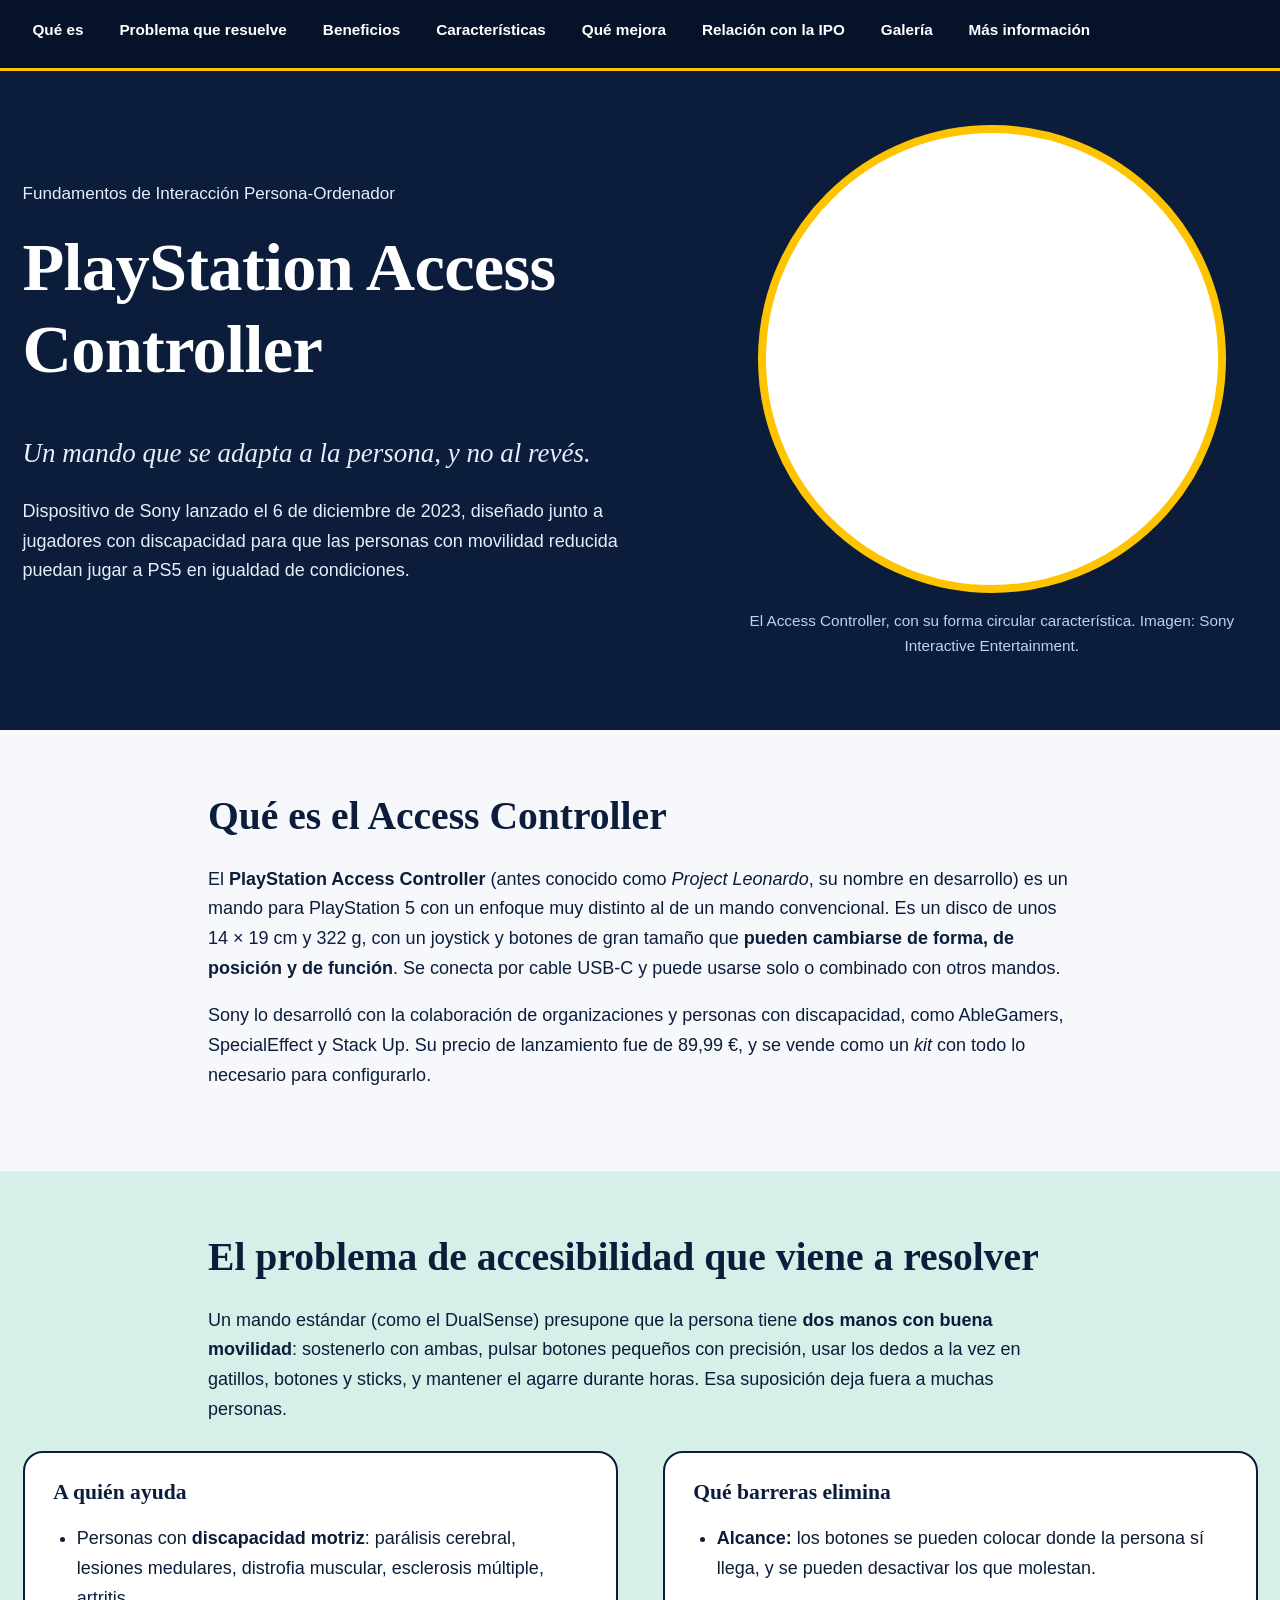
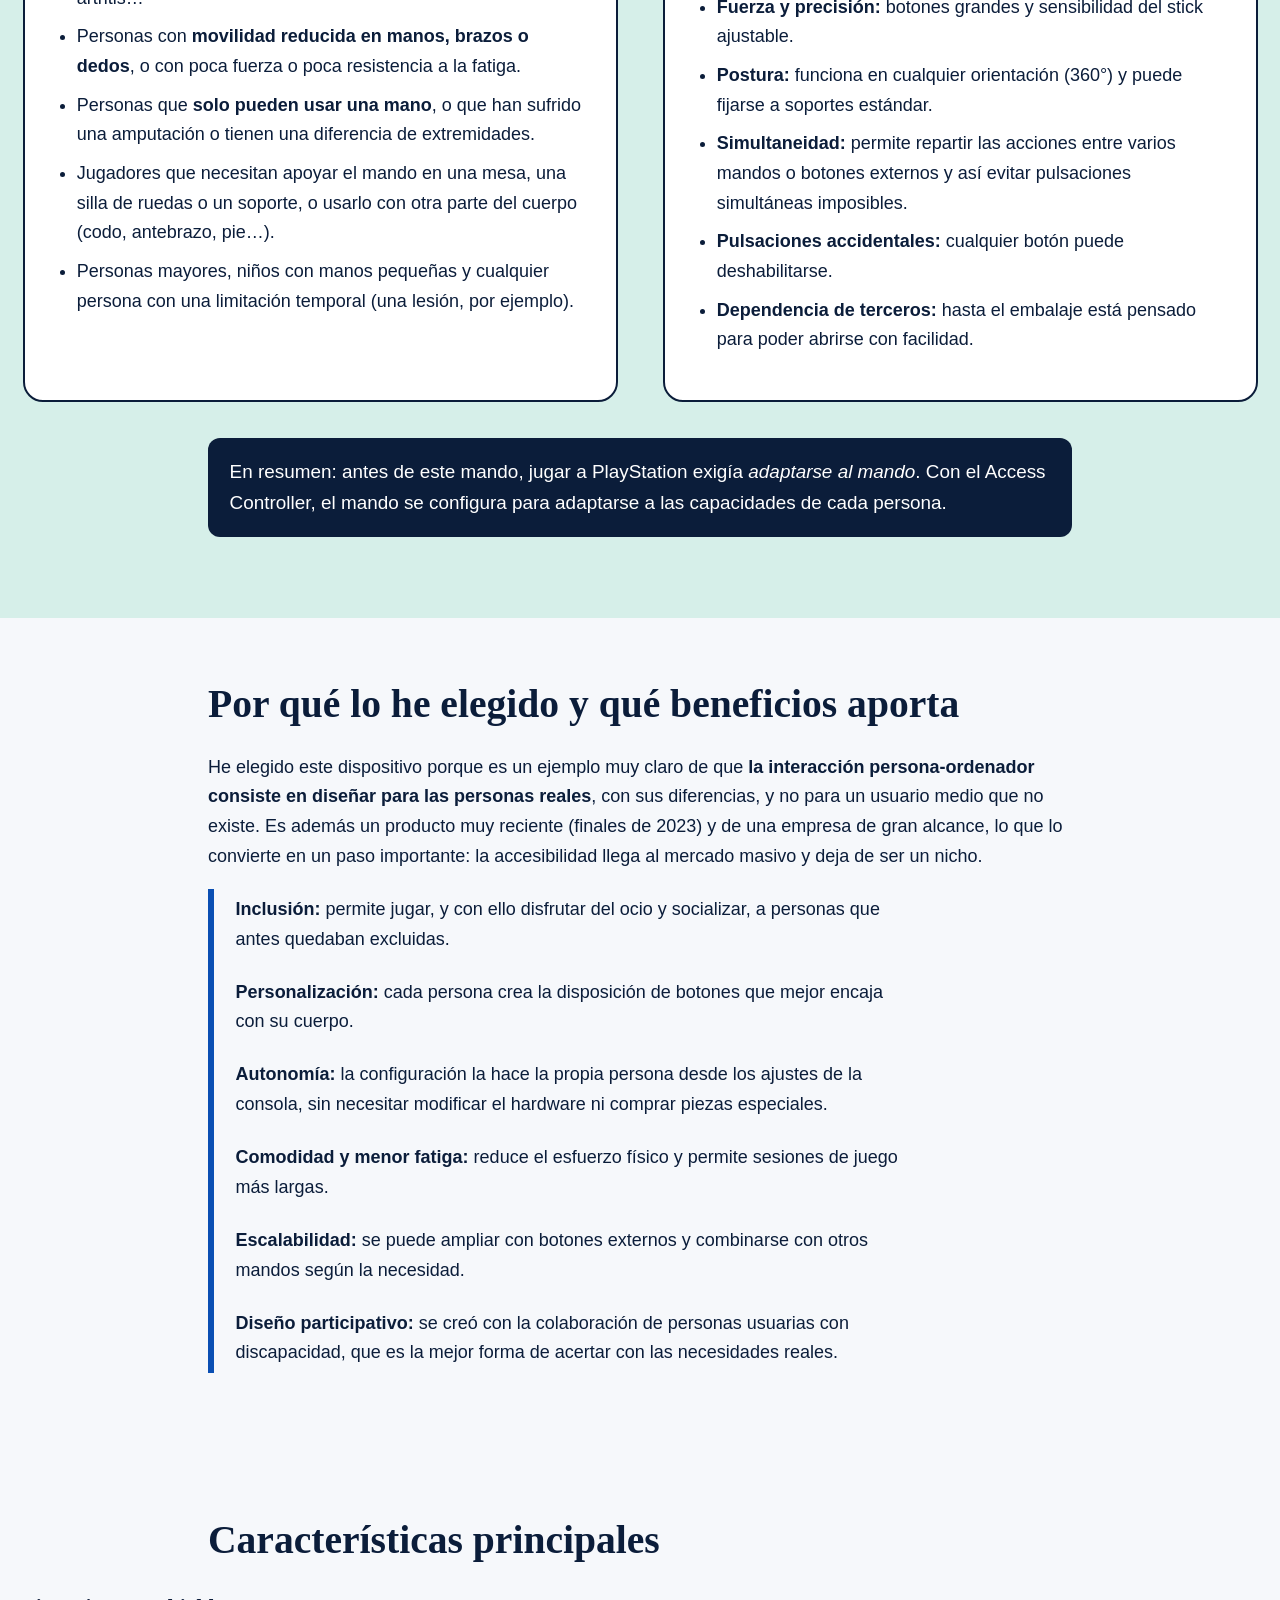
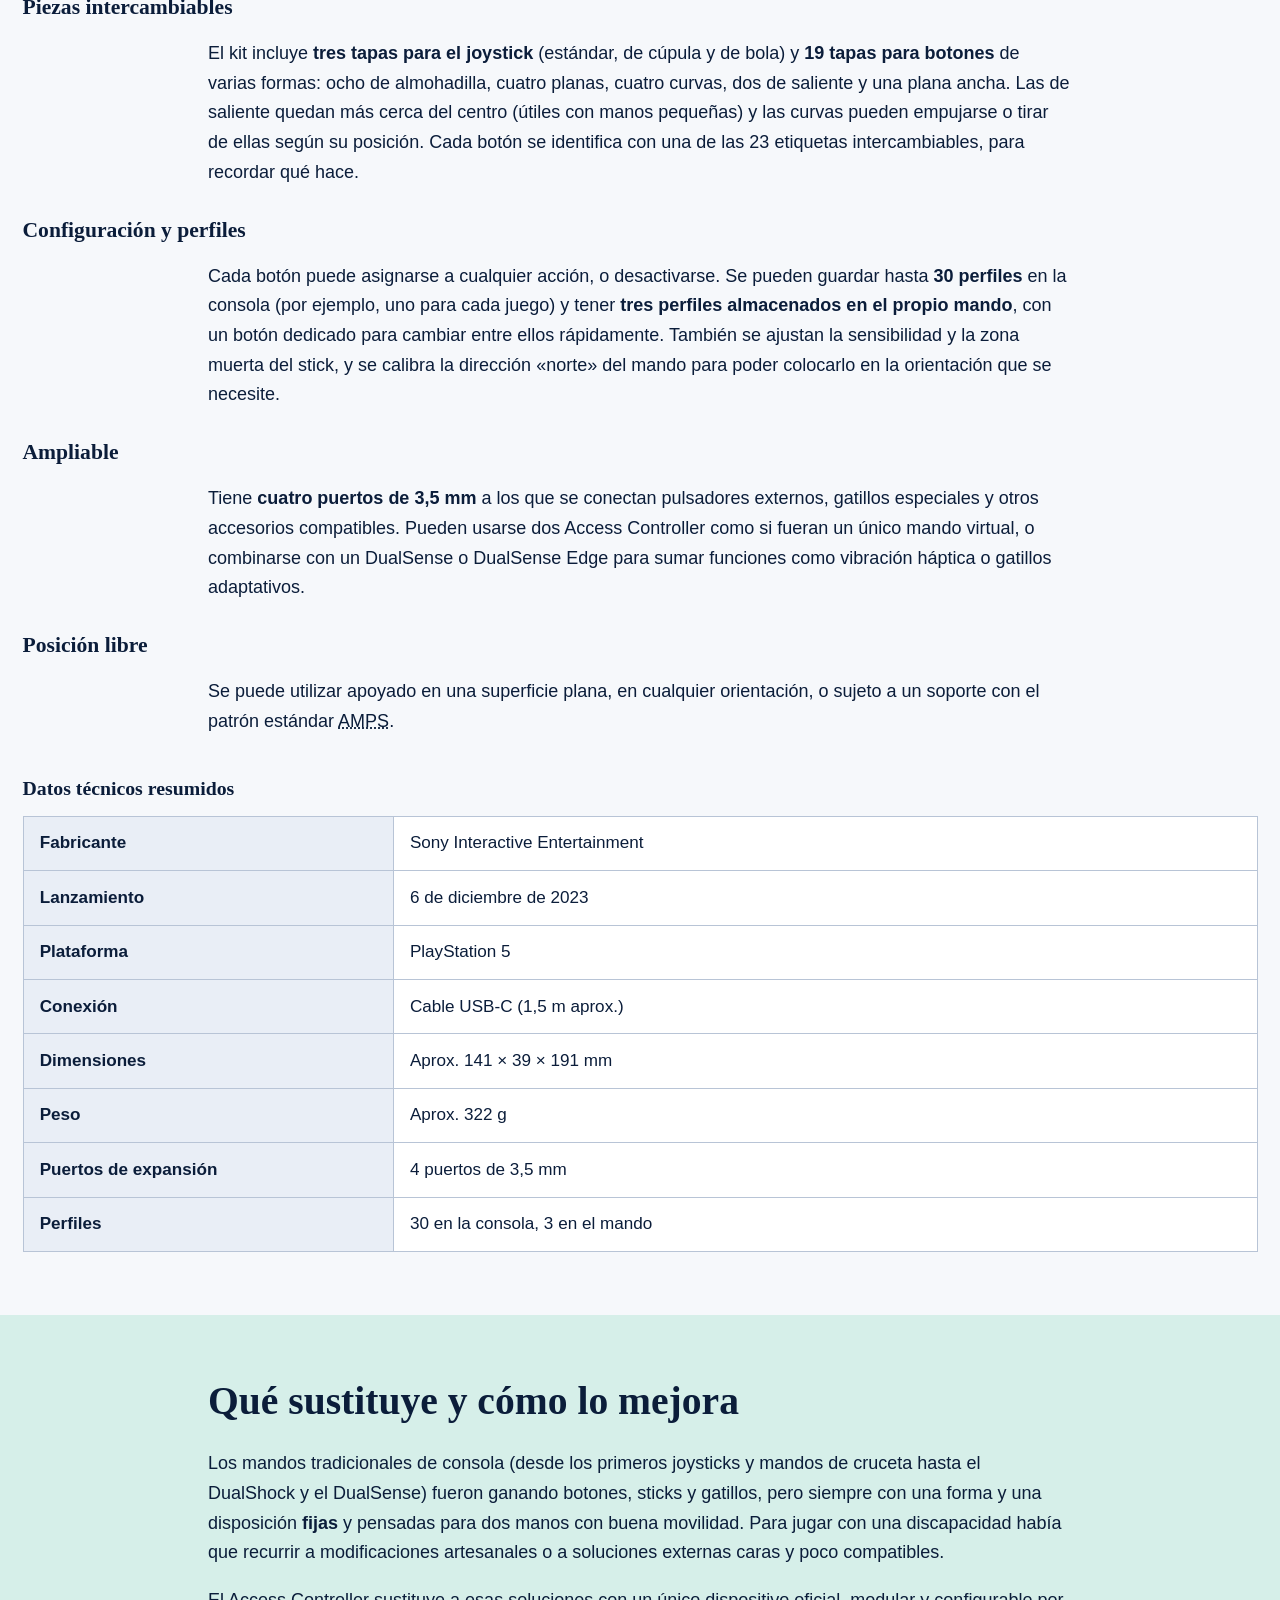
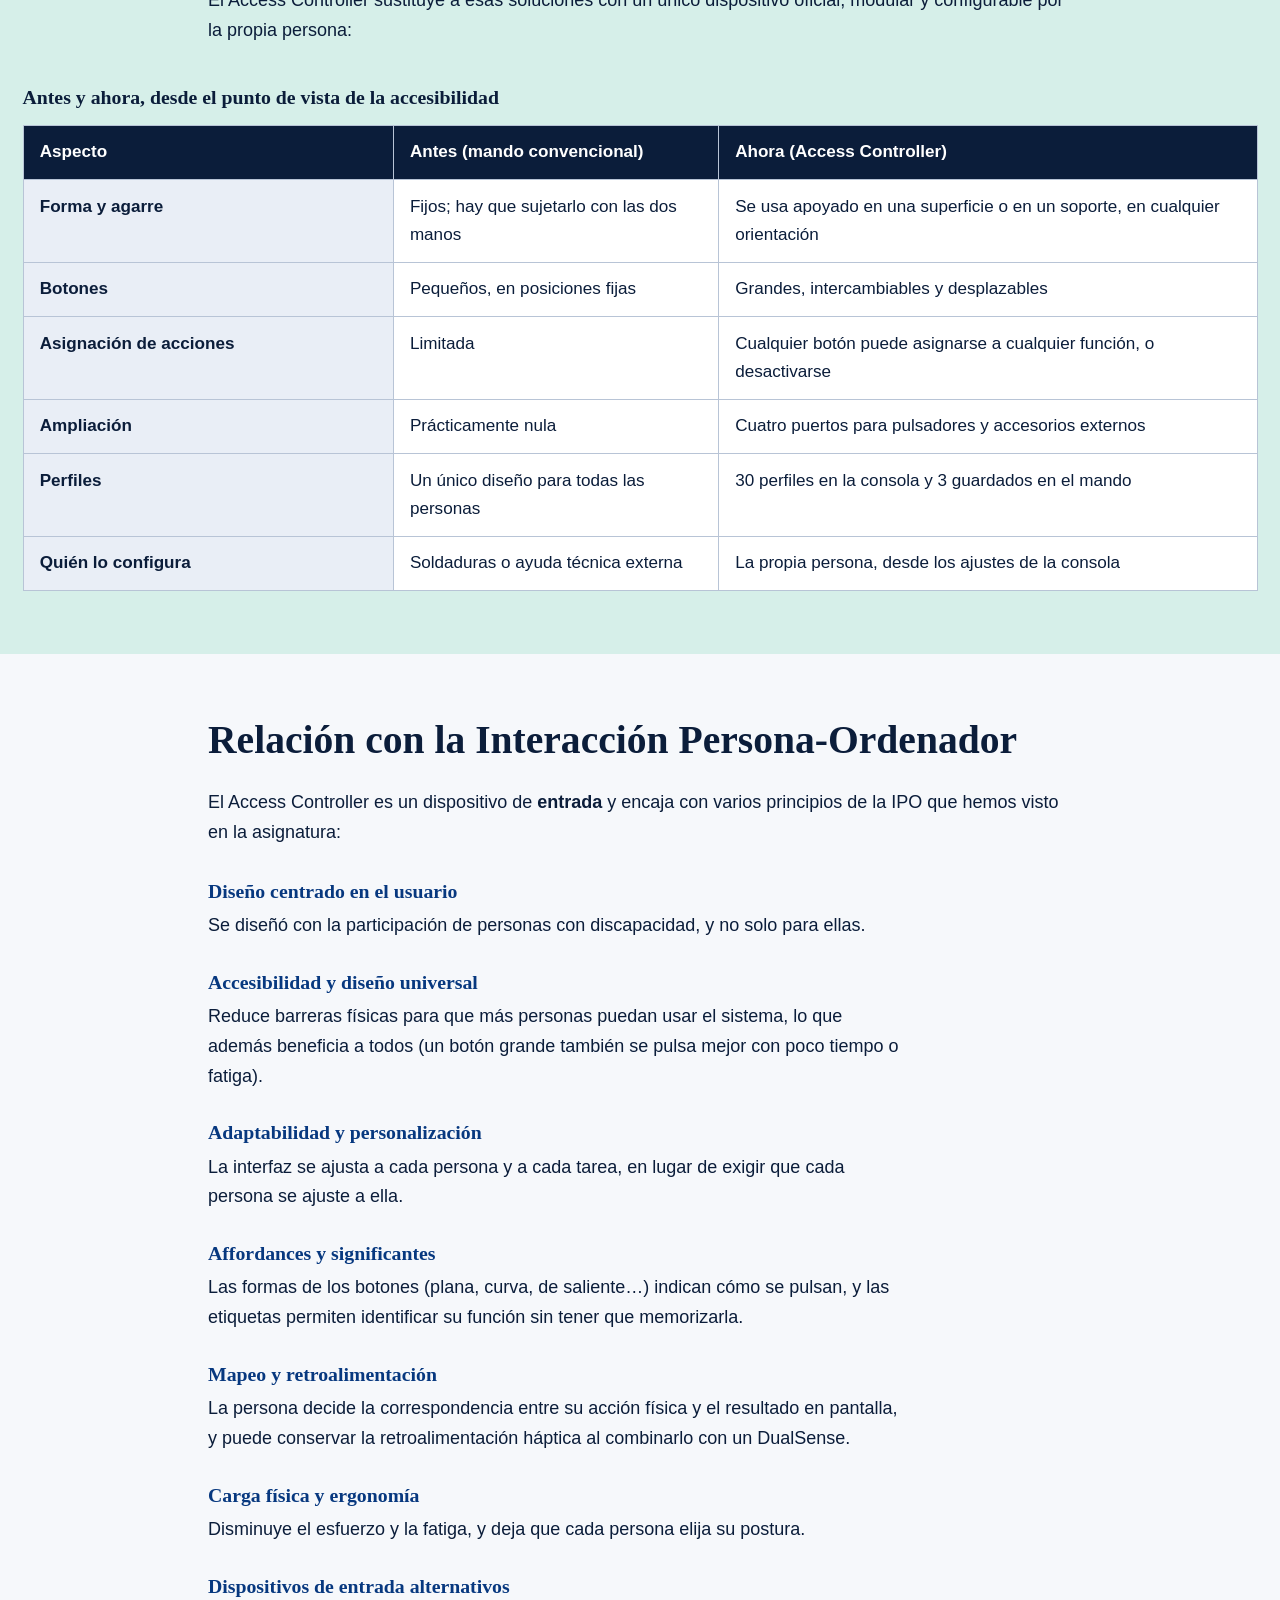
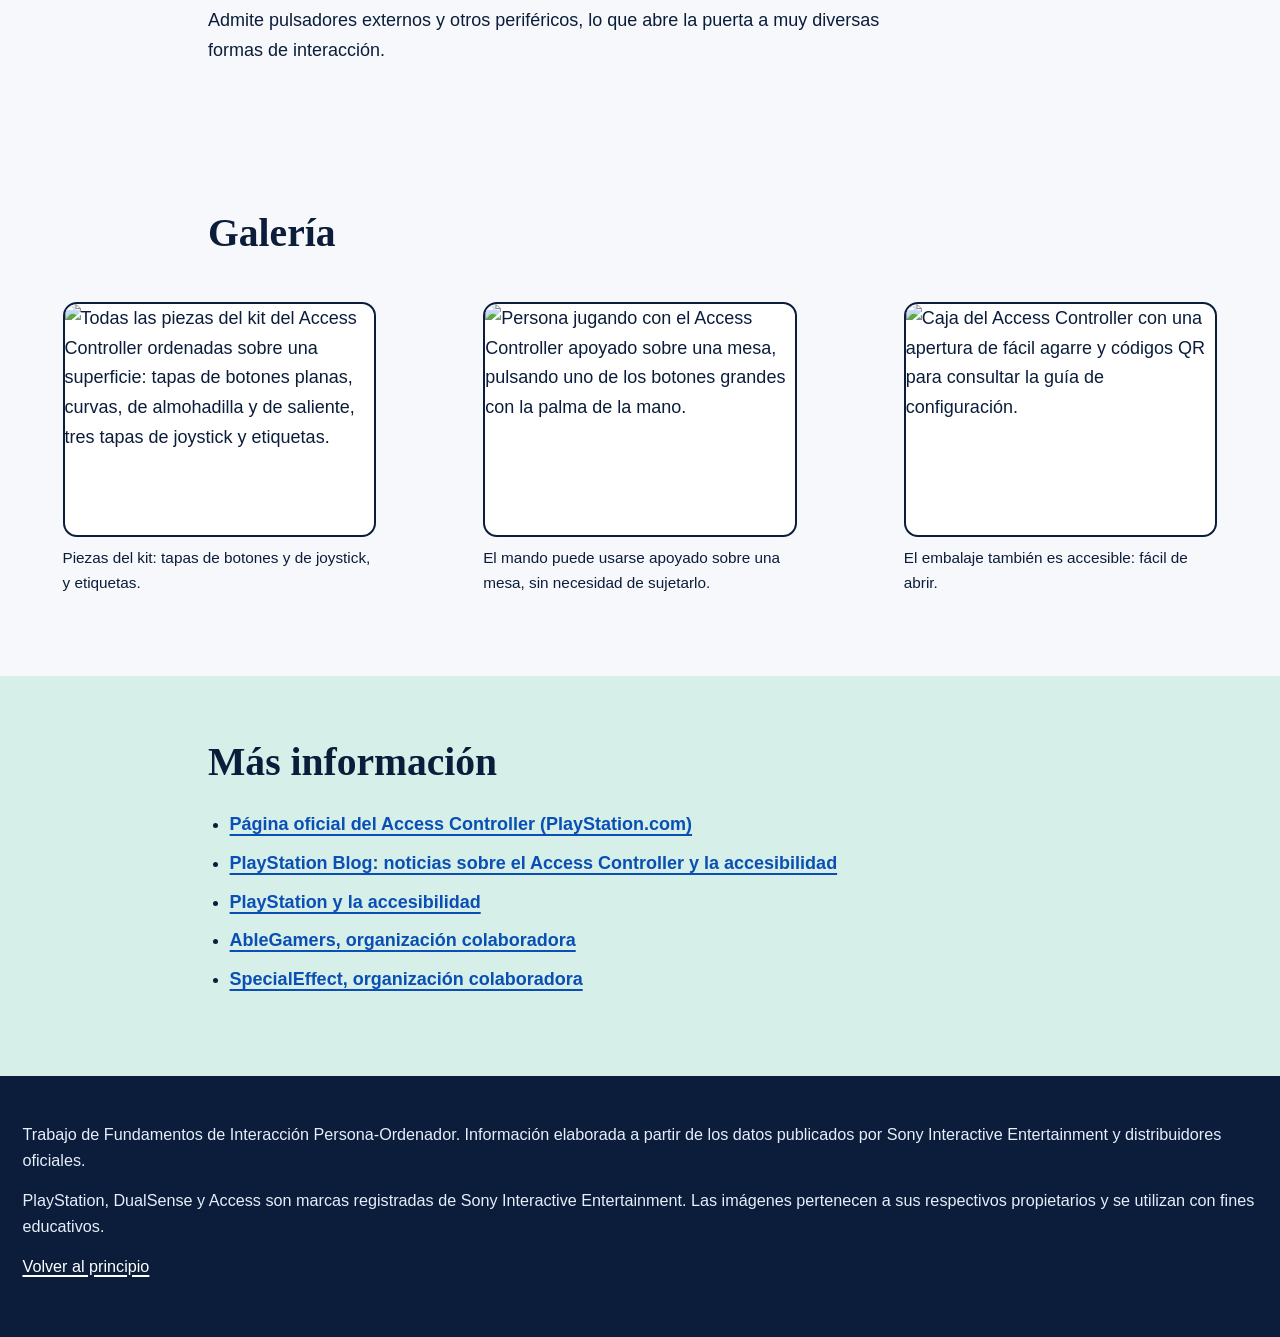
==== commit f64c57f0: "Update index.html" ====
--- a/index.html
+++ b/index.html
@@ -33,7 +33,7 @@
         <p>Dispositivo de Sony lanzado el 6 de diciembre de 2023, diseñado junto a jugadores con discapacidad para que las personas con movilidad reducida puedan jugar a PS5 en igualdad de condiciones.</p>
       </div>
       <figure class="portada-imagen">
-        <img src="../images/access-controller-principal.jpg" alt="Mando PlayStation Access Controller de Sony: un dispositivo circular de color blanco con un joystick desmontable y ocho botones grandes alrededor, todos intercambiables.">
+        <img src="..images/access-controller-principal.jpg" alt="Mando PlayStation Access Controller de Sony: un dispositivo circular de color blanco con un joystick desmontable y ocho botones grandes alrededor, todos intercambiables.">
         <figcaption>El Access Controller, con su forma circular característica. Imagen: Sony Interactive Entertainment.</figcaption>
       </figure>
     </div>
@@ -195,15 +195,15 @@
       <h2 id="t-galeria">Galería</h2>
       <div class="galeria">
         <figure>
-          <img src="../images/access-controller-capuchones.jpg" alt="Todas las piezas del kit del Access Controller ordenadas sobre una superficie: tapas de botones planas, curvas, de almohadilla y de saliente, tres tapas de joystick y etiquetas.">
+          <img src="..images/access-controller-capuchones.jpg" alt="Todas las piezas del kit del Access Controller ordenadas sobre una superficie: tapas de botones planas, curvas, de almohadilla y de saliente, tres tapas de joystick y etiquetas.">
           <figcaption>Piezas del kit: tapas de botones y de joystick, y etiquetas.</figcaption>
         </figure>
         <figure>
-          <img src="../images/access-controller-uso.jpg" alt="Persona jugando con el Access Controller apoyado sobre una mesa, pulsando uno de los botones grandes con la palma de la mano.">
+          <img src="..images/access-controller-uso.jpg" alt="Persona jugando con el Access Controller apoyado sobre una mesa, pulsando uno de los botones grandes con la palma de la mano.">
           <figcaption>El mando puede usarse apoyado sobre una mesa, sin necesidad de sujetarlo.</figcaption>
         </figure>
         <figure>
-          <img src="../images/access-controller-embalaje.jpg" alt="Caja del Access Controller con una apertura de fácil agarre y códigos QR para consultar la guía de configuración.">
+          <img src="..images/access-controller-embalaje.jpg" alt="Caja del Access Controller con una apertura de fácil agarre y códigos QR para consultar la guía de configuración.">
           <figcaption>El embalaje también es accesible: fácil de abrir.</figcaption>
         </figure>
       </div>
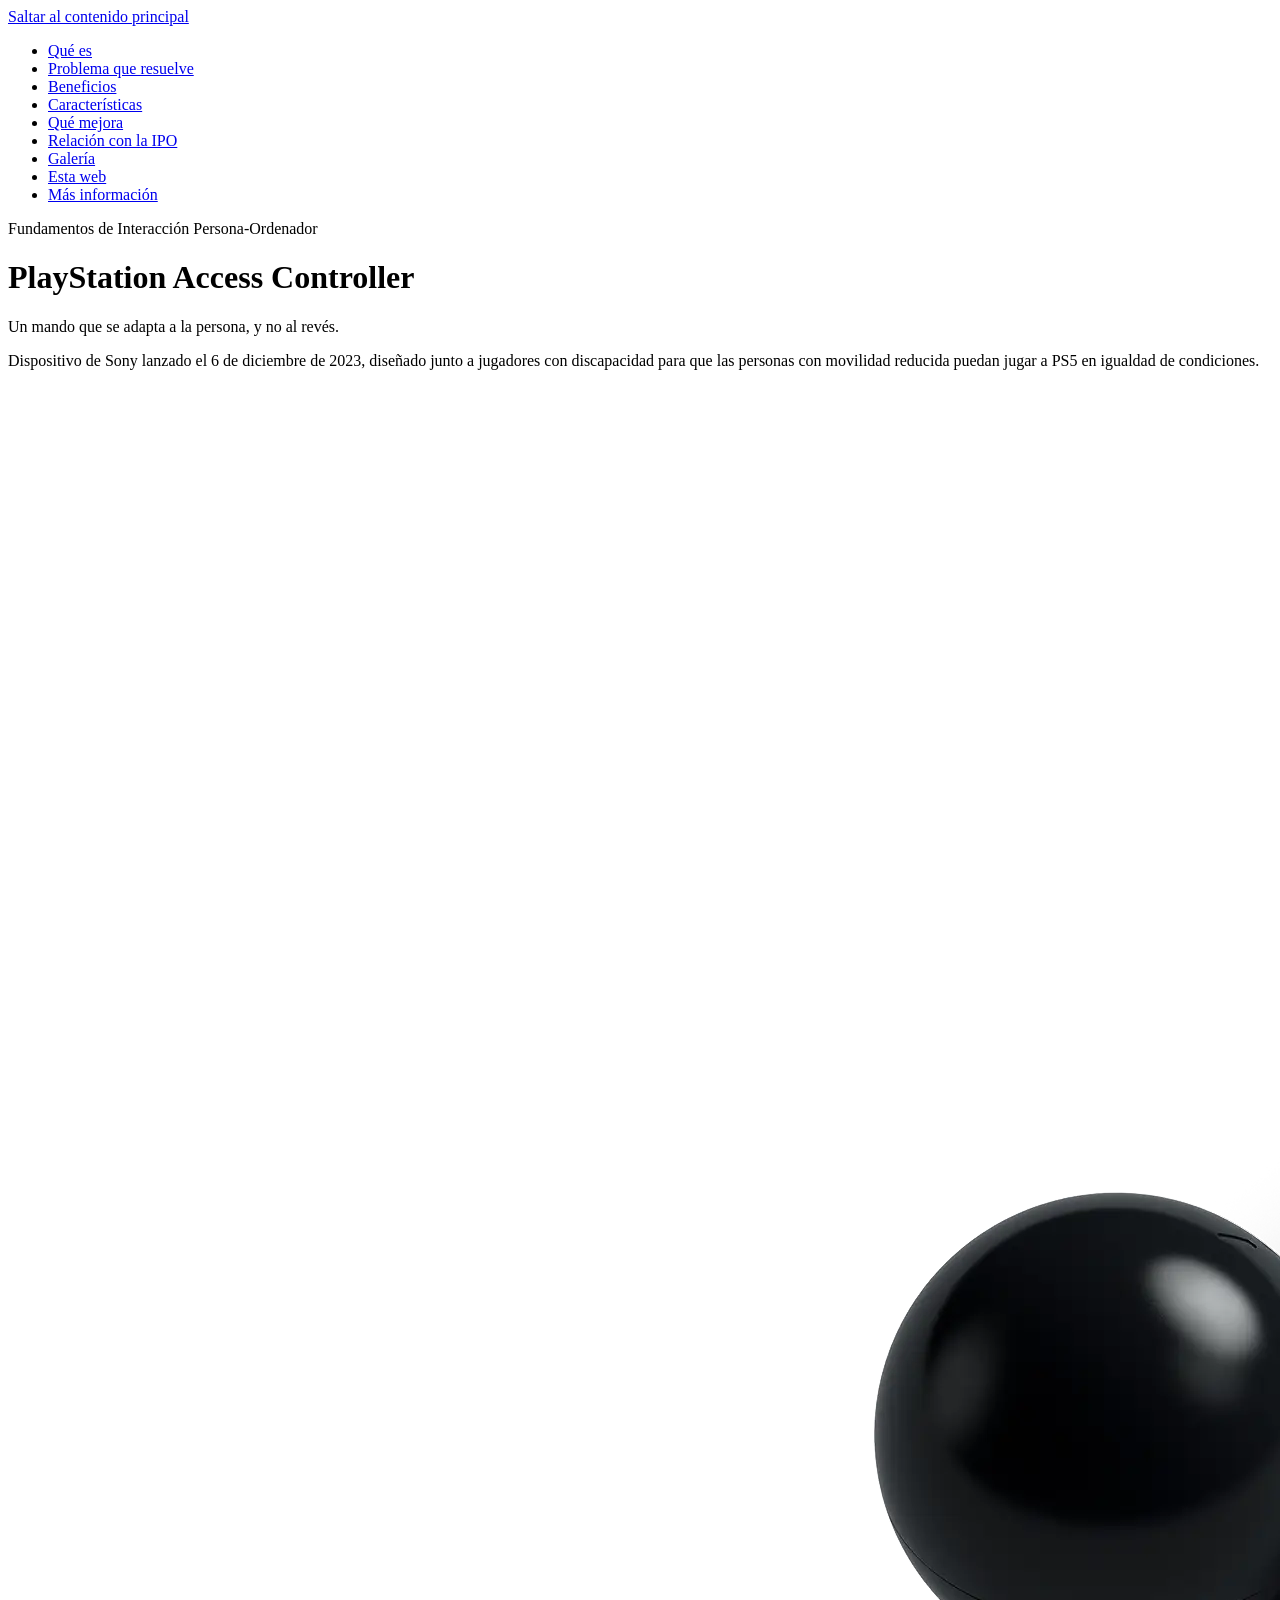
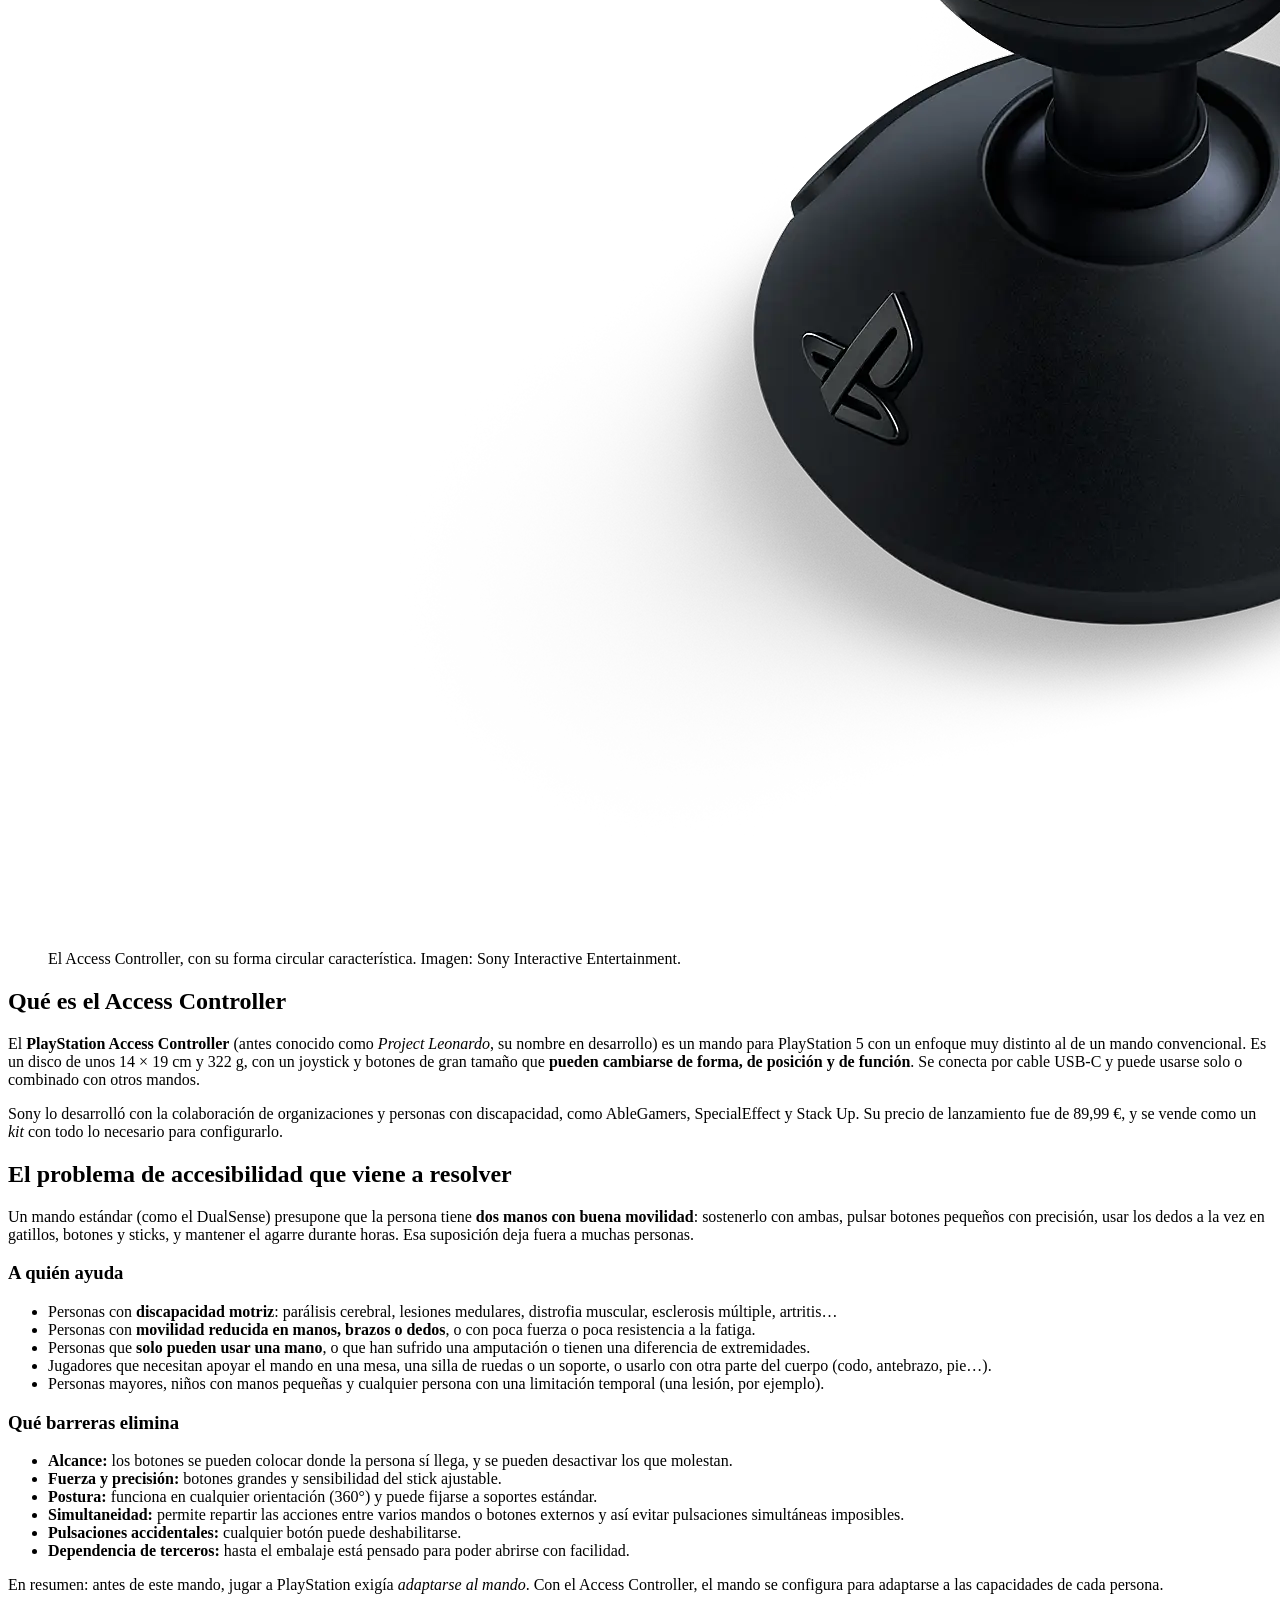
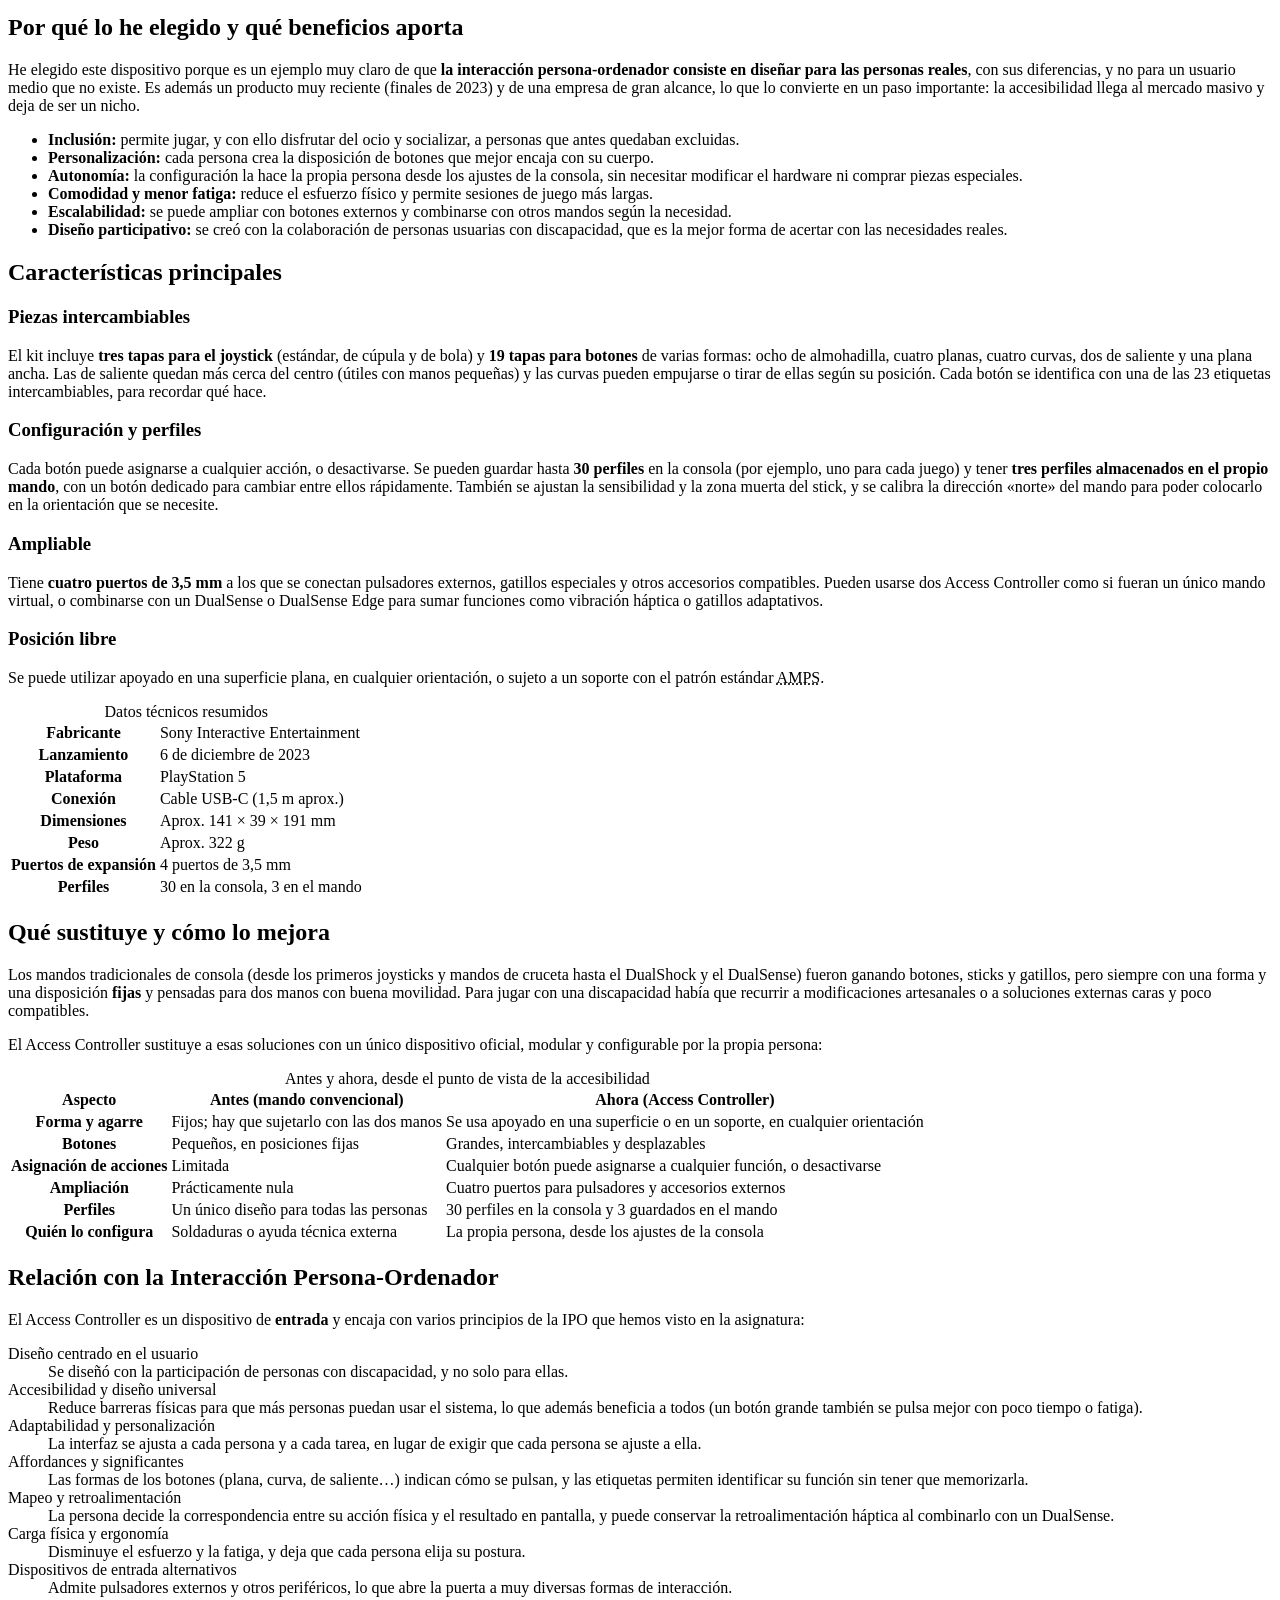
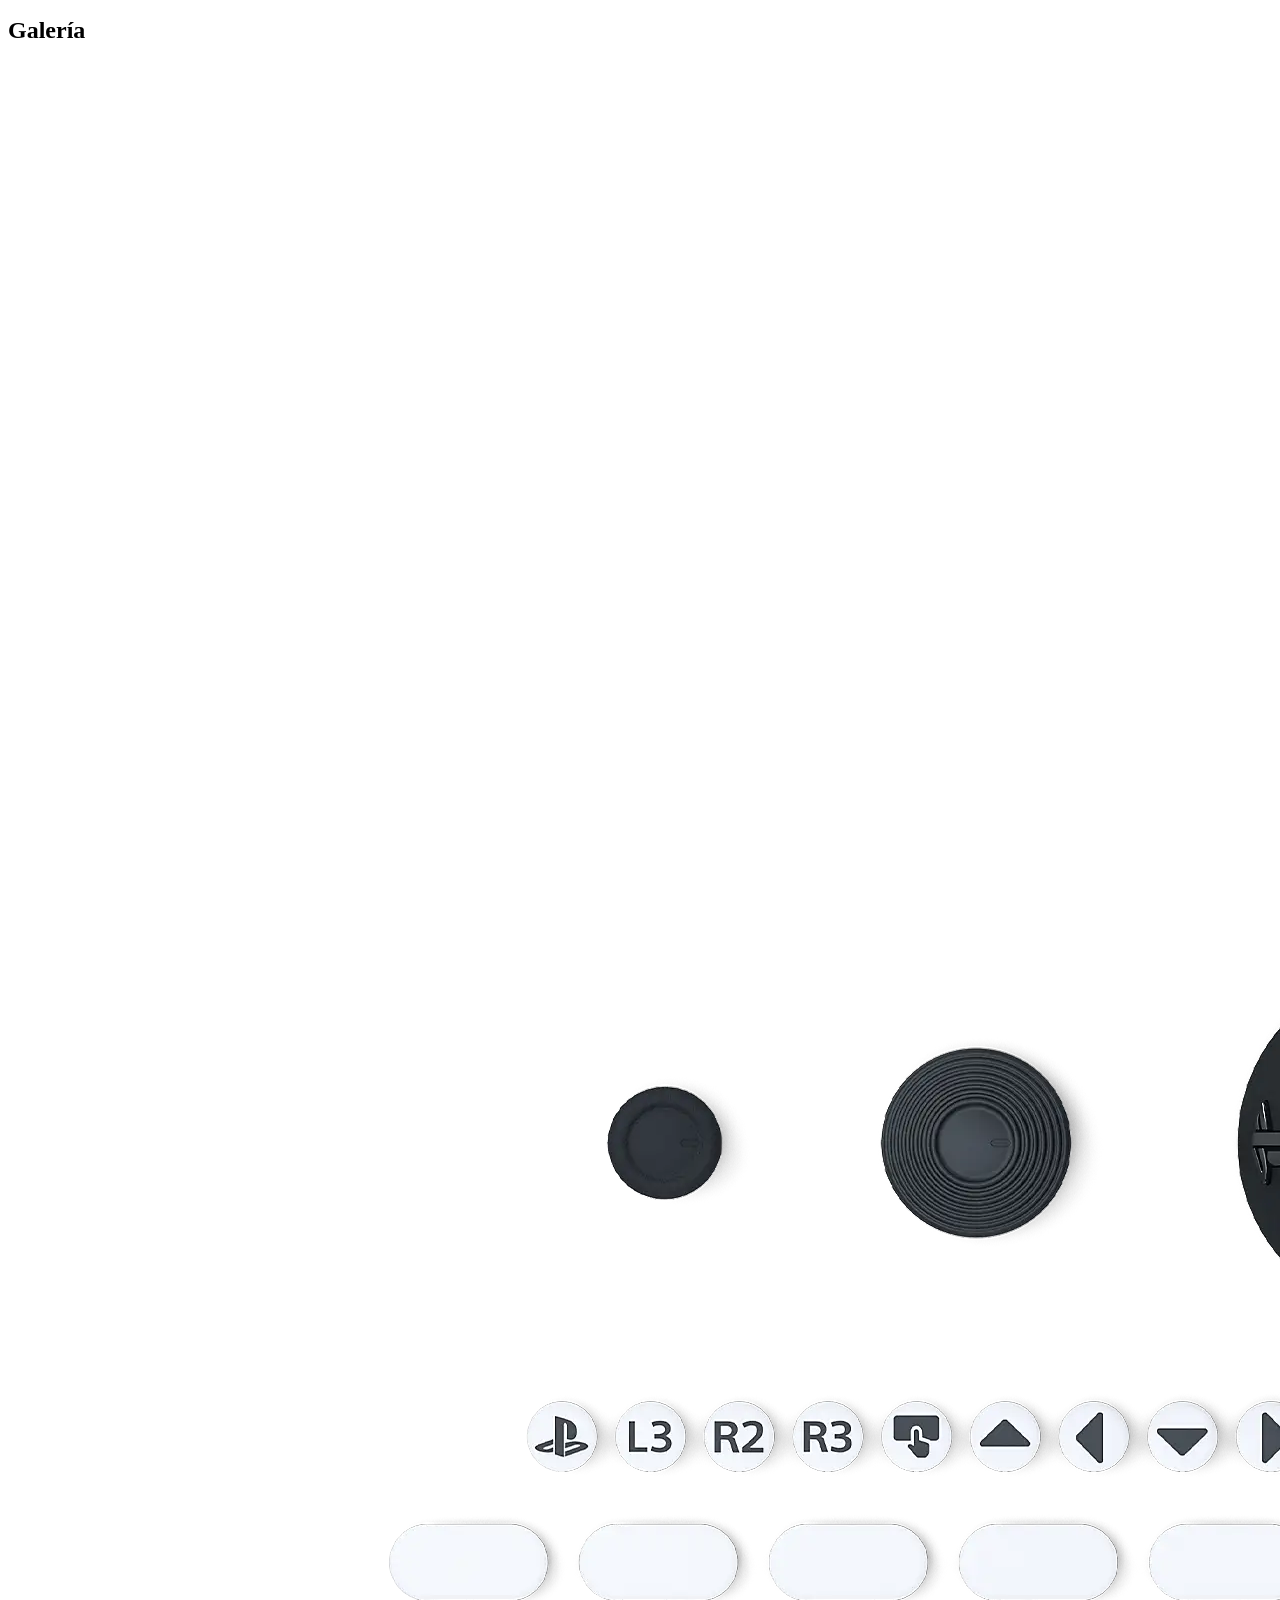
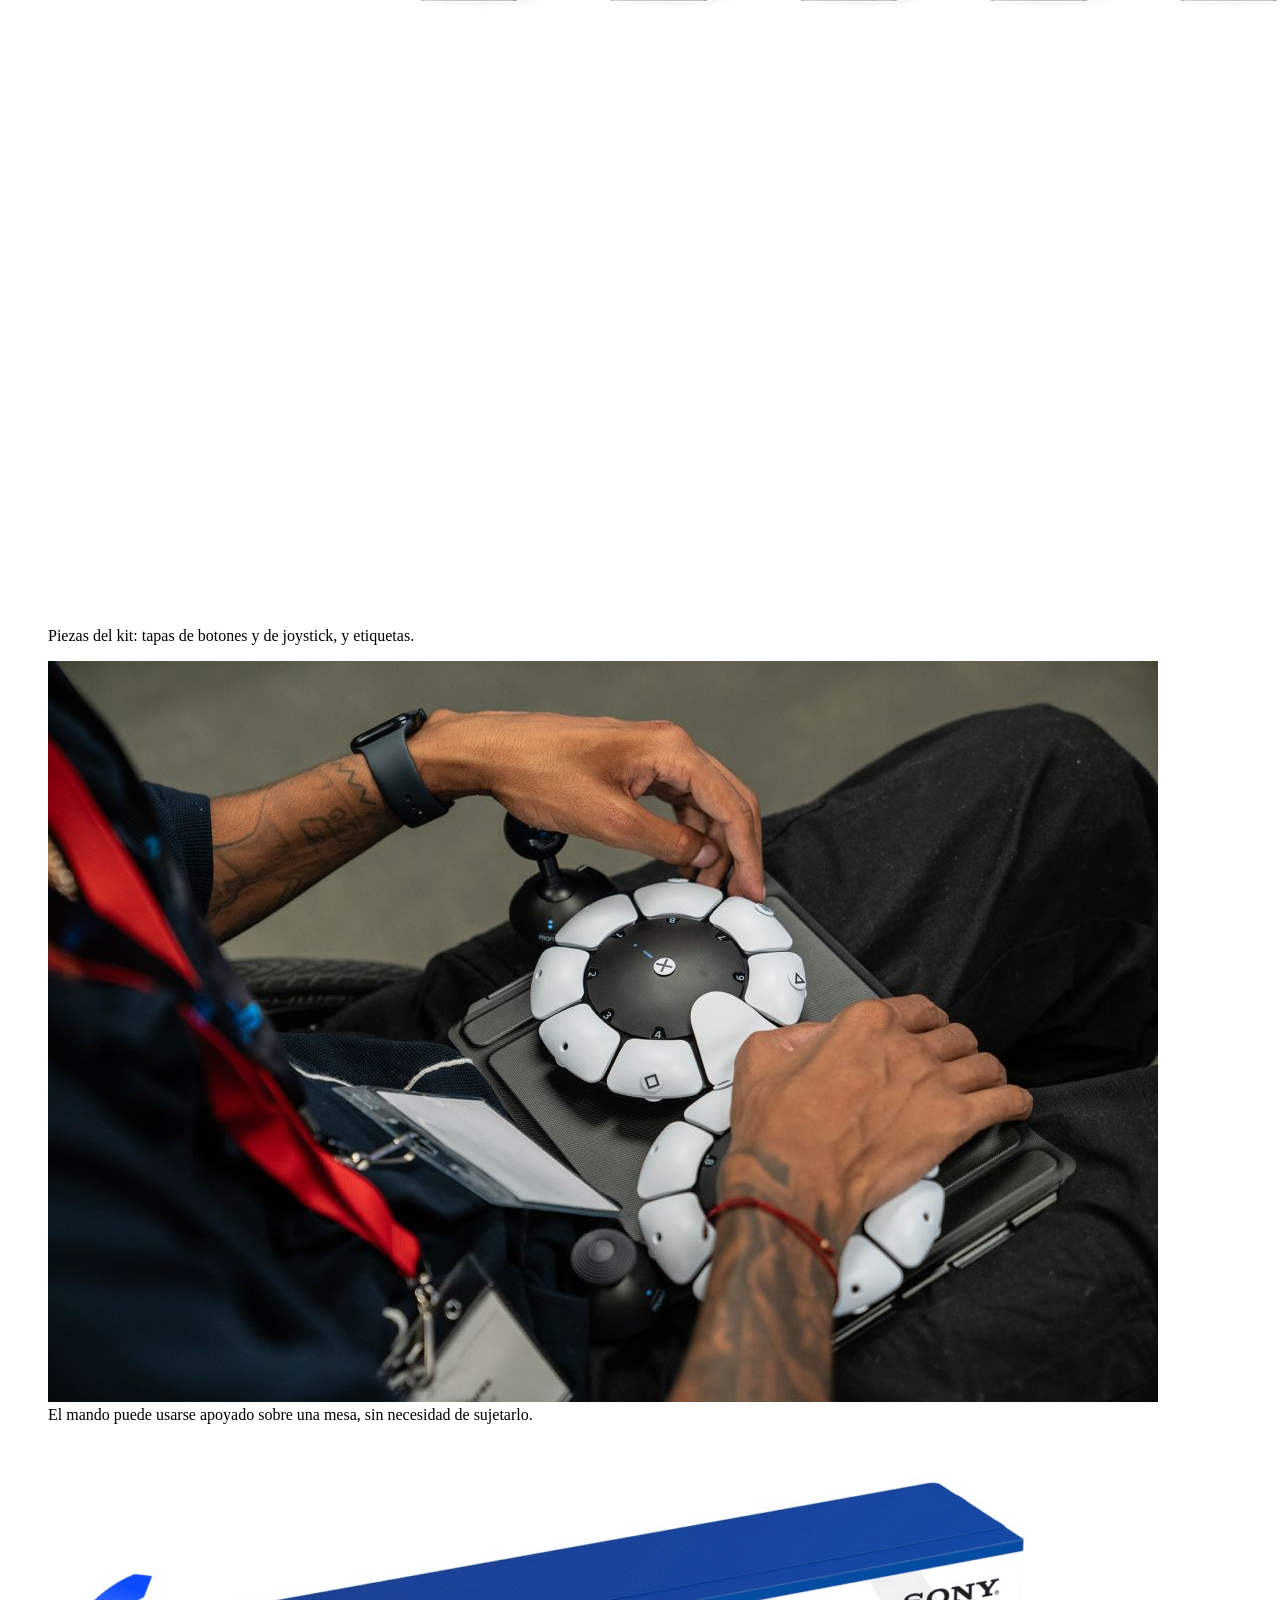
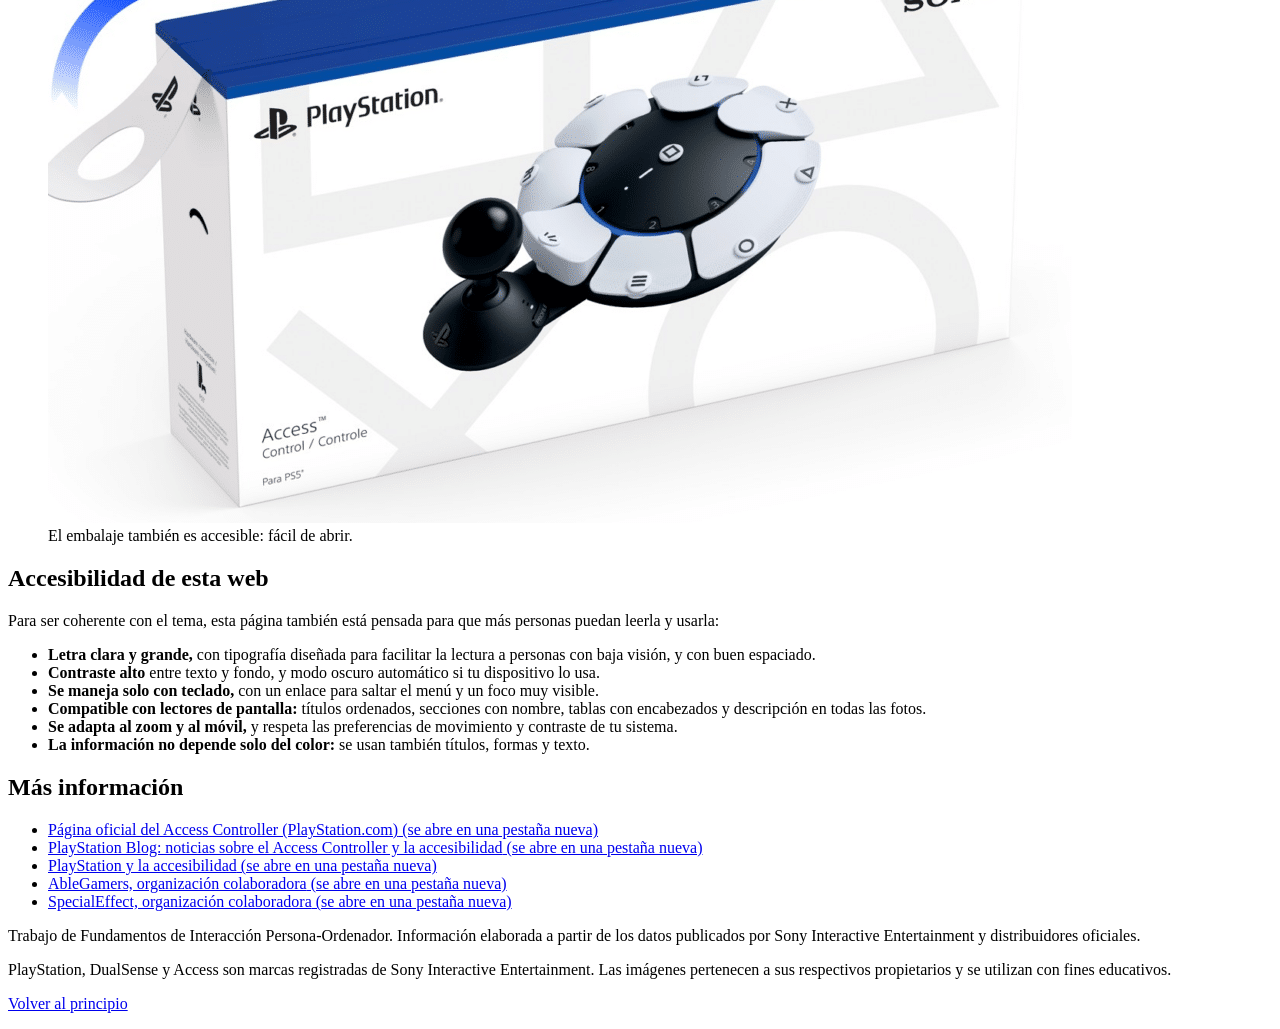
==== commit 1838d41c: "Rename index (6).html to index.html" ====
--- a/index.html
+++ b/index.html
@@ -4,27 +4,28 @@
   <meta charset="UTF-8">
   <meta name="viewport" content="width=device-width, initial-scale=1">
   <title>PlayStation Access Controller: un mando pensado para que todas las personas puedan jugar</title>
-  <meta name="description" content="Trabajo de Fundamentos de Interacción Persona-Ordenador...">
+  <meta name="description" content="Trabajo de Fundamentos de Interacción Persona-Ordenador sobre el PlayStation Access Controller, un mando adaptable para personas con discapacidad motriz.">
   <link rel="stylesheet" href="style.css">
 </head>
 <body>
 
   <a class="salto" href="#contenido">Saltar al contenido principal</a>
 
+  <nav class="menu" aria-label="Menú principal">
+    <ul>
+      <li><a href="#que-es">Qué es</a></li>
+      <li><a href="#problema">Problema que resuelve</a></li>
+      <li><a href="#beneficios">Beneficios</a></li>
+      <li><a href="#caracteristicas">Características</a></li>
+      <li><a href="#evolucion">Qué mejora</a></li>
+      <li><a href="#ipo">Relación con la IPO</a></li>
+      <li><a href="#galeria">Galería</a></li>
+      <li><a href="#esta-web">Esta web</a></li>
+      <li><a href="#mas-info">Más información</a></li>
+    </ul>
+  </nav>
+
   <header class="cabecera" id="inicio">
-    <nav class="menu" aria-label="Menú principal">
-      <ul>
-        <li><a href="#que-es">Qué es</a></li>
-        <li><a href="#problema">Problema que resuelve</a></li>
-        <li><a href="#beneficios">Beneficios</a></li>
-        <li><a href="#caracteristicas">Características</a></li>
-        <li><a href="#evolucion">Qué mejora</a></li>
-        <li><a href="#ipo">Relación con la IPO</a></li>
-        <li><a href="#galeria">Galería</a></li>
-        <li><a href="#mas-info">Más información</a></li>
-      </ul>
-    </nav>
-
     <div class="portada">
       <div class="portada-texto">
         <p class="asignatura">Fundamentos de Interacción Persona-Ordenador</p>
@@ -33,7 +34,7 @@
         <p>Dispositivo de Sony lanzado el 6 de diciembre de 2023, diseñado junto a jugadores con discapacidad para que las personas con movilidad reducida puedan jugar a PS5 en igualdad de condiciones.</p>
       </div>
       <figure class="portada-imagen">
-        <img src="..images/access-controller-principal.jpg" alt="Mando PlayStation Access Controller de Sony: un dispositivo circular de color blanco con un joystick desmontable y ocho botones grandes alrededor, todos intercambiables.">
+        <img src="images/access-controller-principal.jpg" alt="Mando PlayStation Access Controller de Sony: un dispositivo circular de color blanco con un joystick desmontable y ocho botones grandes alrededor, todos intercambiables.">
         <figcaption>El Access Controller, con su forma circular característica. Imagen: Sony Interactive Entertainment.</figcaption>
       </figure>
     </div>
@@ -43,7 +44,7 @@
 
     <section id="que-es" aria-labelledby="t-que-es">
       <h2 id="t-que-es">Qué es el Access Controller</h2>
-      <p>El <strong>PlayStation Access Controller</strong> (antes conocido como <em>Project Leonardo</em>, su nombre en desarrollo) es un mando para PlayStation 5 con un enfoque muy distinto al de un mando convencional. Es un disco de unos 14 × 19 cm y 322 g, con un joystick y botones de gran tamaño que <strong>pueden cambiarse de forma, de posición y de función</strong>. Se conecta por cable USB-C y puede usarse solo o combinado con otros mandos.</p>
+      <p>El <strong>PlayStation Access Controller</strong> (antes conocido como <em lang="en">Project Leonardo</em>, su nombre en desarrollo) es un mando para PlayStation 5 con un enfoque muy distinto al de un mando convencional. Es un disco de unos 14 × 19 cm y 322 g, con un joystick y botones de gran tamaño que <strong>pueden cambiarse de forma, de posición y de función</strong>. Se conecta por cable USB-C y puede usarse solo o combinado con otros mandos.</p>
       <p>Sony lo desarrolló con la colaboración de organizaciones y personas con discapacidad, como AbleGamers, SpecialEffect y Stack Up. Su precio de lanzamiento fue de 89,99 €, y se vende como un <em>kit</em> con todo lo necesario para configurarlo.</p>
     </section>
 
@@ -195,28 +196,41 @@
       <h2 id="t-galeria">Galería</h2>
       <div class="galeria">
         <figure>
-          <img src="..images/access-controller-capuchones.jpg" alt="Todas las piezas del kit del Access Controller ordenadas sobre una superficie: tapas de botones planas, curvas, de almohadilla y de saliente, tres tapas de joystick y etiquetas.">
+          <img src="images/access-controller-capuchones.jpg" alt="Todas las piezas del kit del Access Controller ordenadas sobre una superficie: tapas de botones planas, curvas, de almohadilla y de saliente, tres tapas de joystick y etiquetas.">
           <figcaption>Piezas del kit: tapas de botones y de joystick, y etiquetas.</figcaption>
         </figure>
         <figure>
-          <img src="..images/access-controller-uso.jpg" alt="Persona jugando con el Access Controller apoyado sobre una mesa, pulsando uno de los botones grandes con la palma de la mano.">
+          <img src="images/access-controller-uso.jpg" alt="Persona jugando con el Access Controller apoyado sobre una mesa, pulsando uno de los botones grandes con la palma de la mano.">
           <figcaption>El mando puede usarse apoyado sobre una mesa, sin necesidad de sujetarlo.</figcaption>
         </figure>
         <figure>
-          <img src="..images/access-controller-embalaje.jpg" alt="Caja del Access Controller con una apertura de fácil agarre y códigos QR para consultar la guía de configuración.">
+          <img src="images/access-controller-embalaje.jpg" alt="Caja del Access Controller con una apertura de fácil agarre y códigos QR para consultar la guía de configuración.">
           <figcaption>El embalaje también es accesible: fácil de abrir.</figcaption>
         </figure>
       </div>
     </section>
 
-    <section id="mas-info" class="destacada" aria-labelledby="t-mas-info">
+    <section id="esta-web" class="destacada" aria-labelledby="t-esta-web">
+      <h2 id="t-esta-web">Accesibilidad de esta web</h2>
+      <p>Para ser coherente con el tema, esta página también está pensada para que más personas puedan leerla y usarla:</p>
+      <ul>
+        <li><strong>Letra clara y grande,</strong> con tipografía diseñada para facilitar la lectura a personas con baja visión, y con buen espaciado.</li>
+        <li><strong>Contraste alto</strong> entre texto y fondo, y modo oscuro automático si tu dispositivo lo usa.</li>
+        <li><strong>Se maneja solo con teclado,</strong> con un enlace para saltar el menú y un foco muy visible.</li>
+        <li><strong>Compatible con lectores de pantalla:</strong> títulos ordenados, secciones con nombre, tablas con encabezados y descripción en todas las fotos.</li>
+        <li><strong>Se adapta al zoom y al móvil,</strong> y respeta las preferencias de movimiento y contraste de tu sistema.</li>
+        <li><strong>La información no depende solo del color:</strong> se usan también títulos, formas y texto.</li>
+      </ul>
+    </section>
+
+    <section id="mas-info" aria-labelledby="t-mas-info">
       <h2 id="t-mas-info">Más información</h2>
       <ul class="enlaces">
-        <li><a href="https://www.playstation.com/es-es/accessories/access-controller/">Página oficial del Access Controller (PlayStation.com)</a></li>
-        <li><a href="https://blog.playstation.com/">PlayStation Blog: noticias sobre el Access Controller y la accesibilidad</a></li>
-        <li><a href="https://www.playstation.com/es-es/accessibility/">PlayStation y la accesibilidad</a></li>
-        <li><a href="https://ablegamers.org/">AbleGamers, organización colaboradora</a></li>
-        <li><a href="https://www.specialeffect.org.uk/">SpecialEffect, organización colaboradora</a></li>
+        <li><a href="https://www.playstation.com/es-es/accessories/access-controller/" target="_blank" rel="noopener">Página oficial del Access Controller (PlayStation.com)<span class="solo-lector"> (se abre en una pestaña nueva)</span></a></li>
+        <li><a href="https://blog.playstation.com/" target="_blank" rel="noopener">PlayStation Blog: noticias sobre el Access Controller y la accesibilidad<span class="solo-lector"> (se abre en una pestaña nueva)</span></a></li>
+        <li><a href="https://www.playstation.com/es-es/accessibility/" target="_blank" rel="noopener">PlayStation y la accesibilidad<span class="solo-lector"> (se abre en una pestaña nueva)</span></a></li>
+        <li><a href="https://ablegamers.org/" target="_blank" rel="noopener">AbleGamers, organización colaboradora<span class="solo-lector"> (se abre en una pestaña nueva)</span></a></li>
+        <li><a href="https://www.specialeffect.org.uk/" target="_blank" rel="noopener">SpecialEffect, organización colaboradora<span class="solo-lector"> (se abre en una pestaña nueva)</span></a></li>
       </ul>
     </section>
 
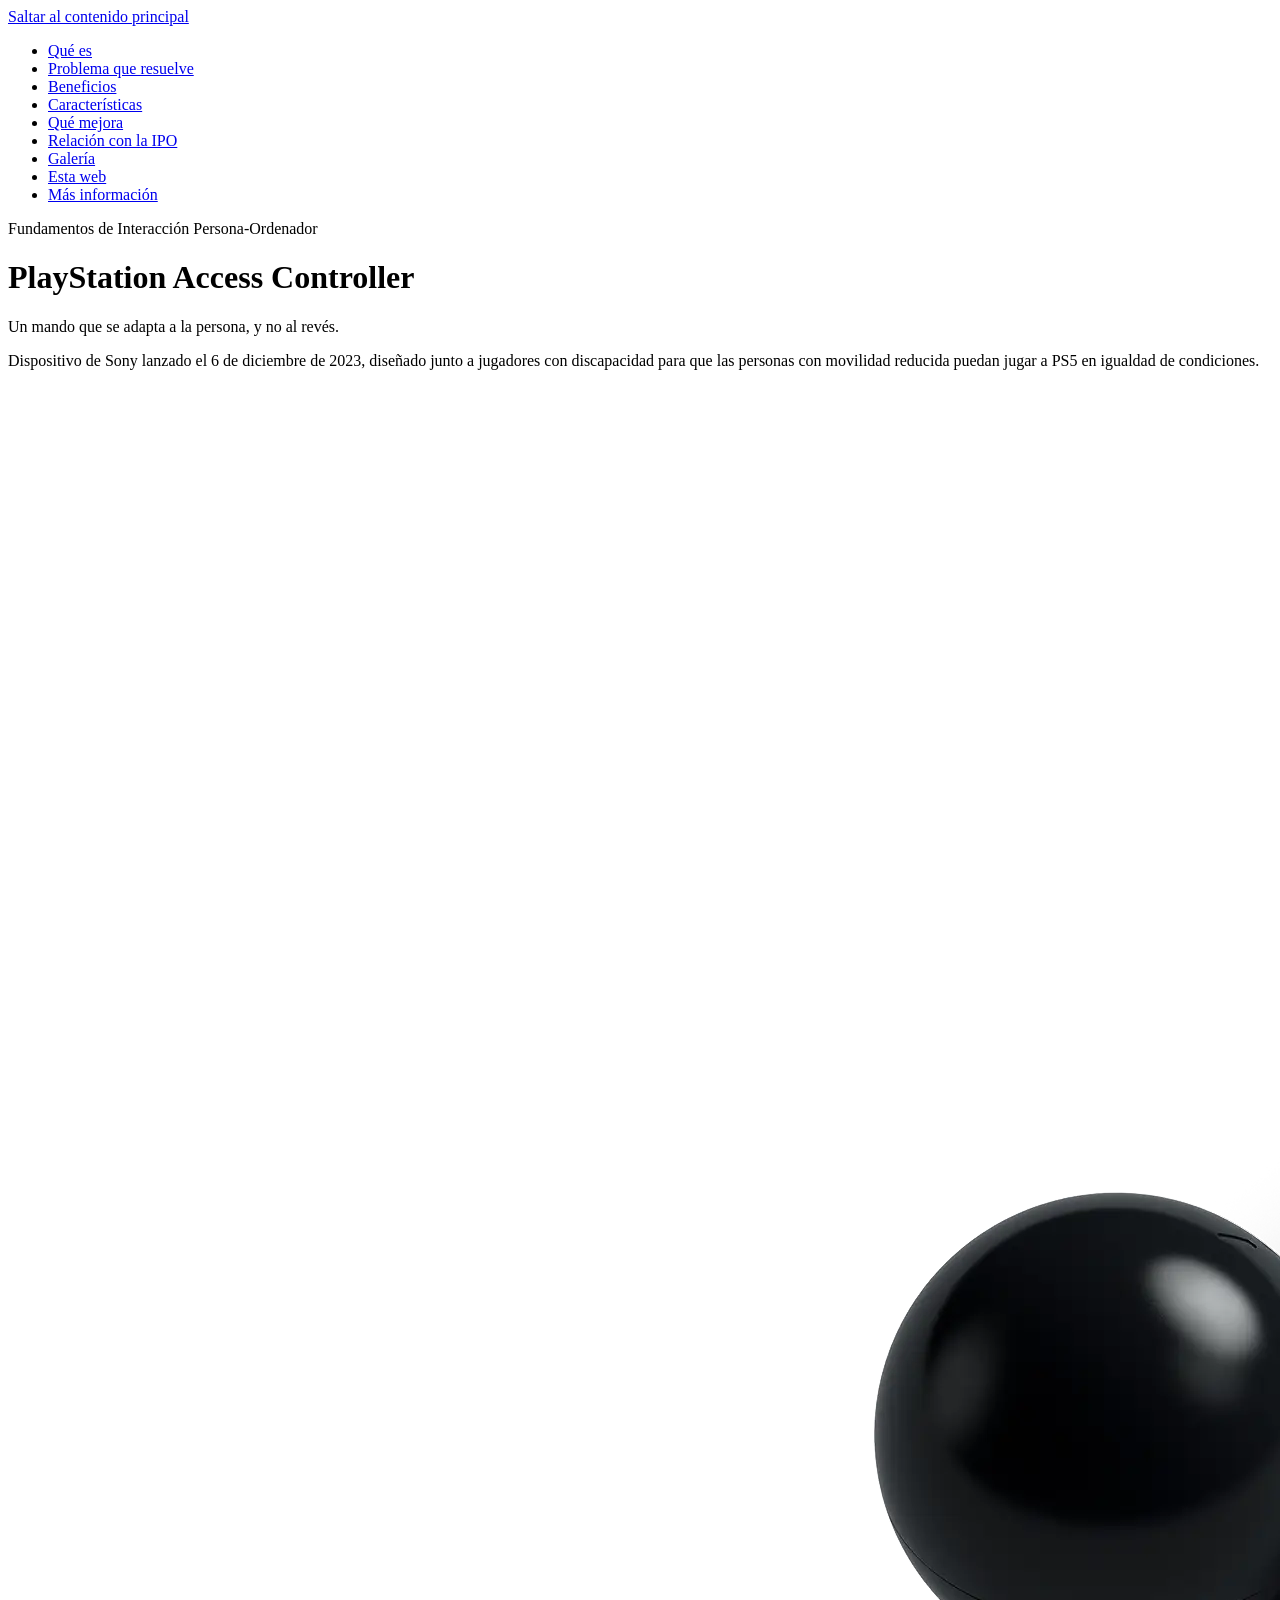
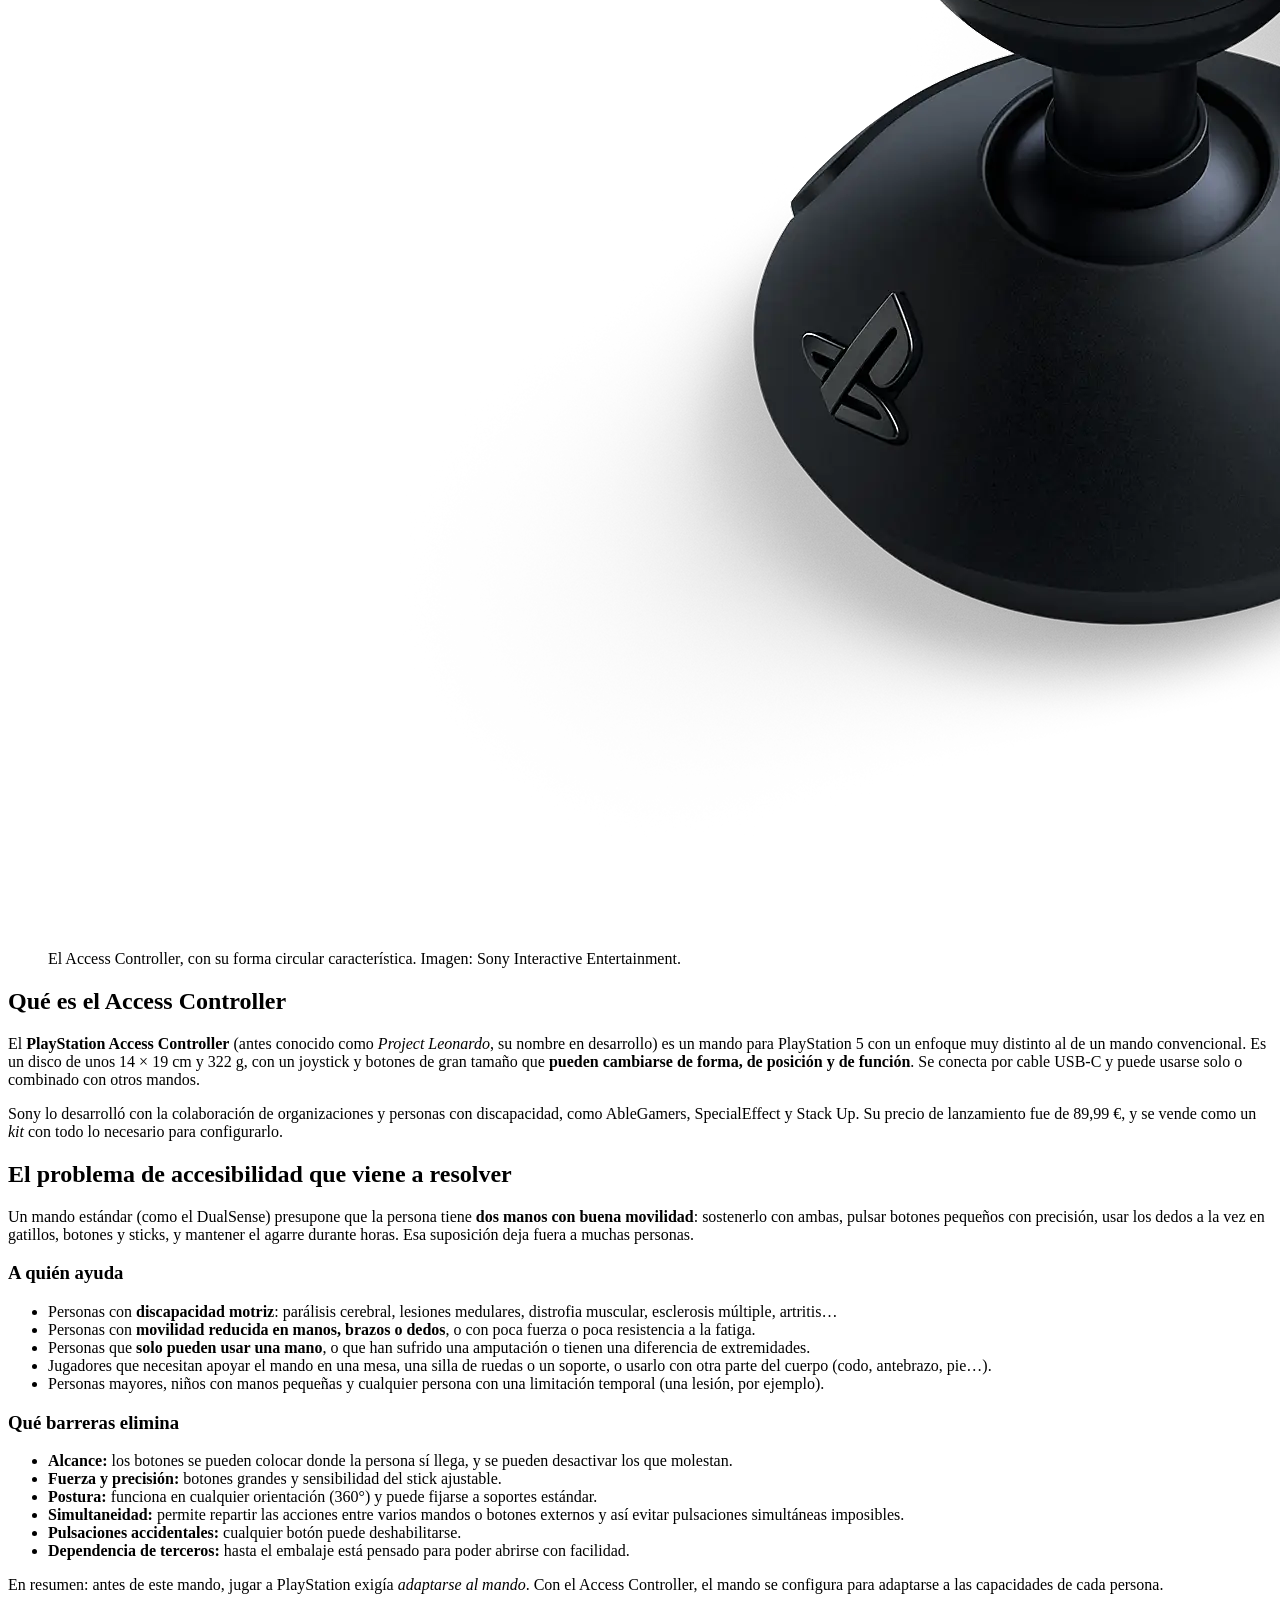
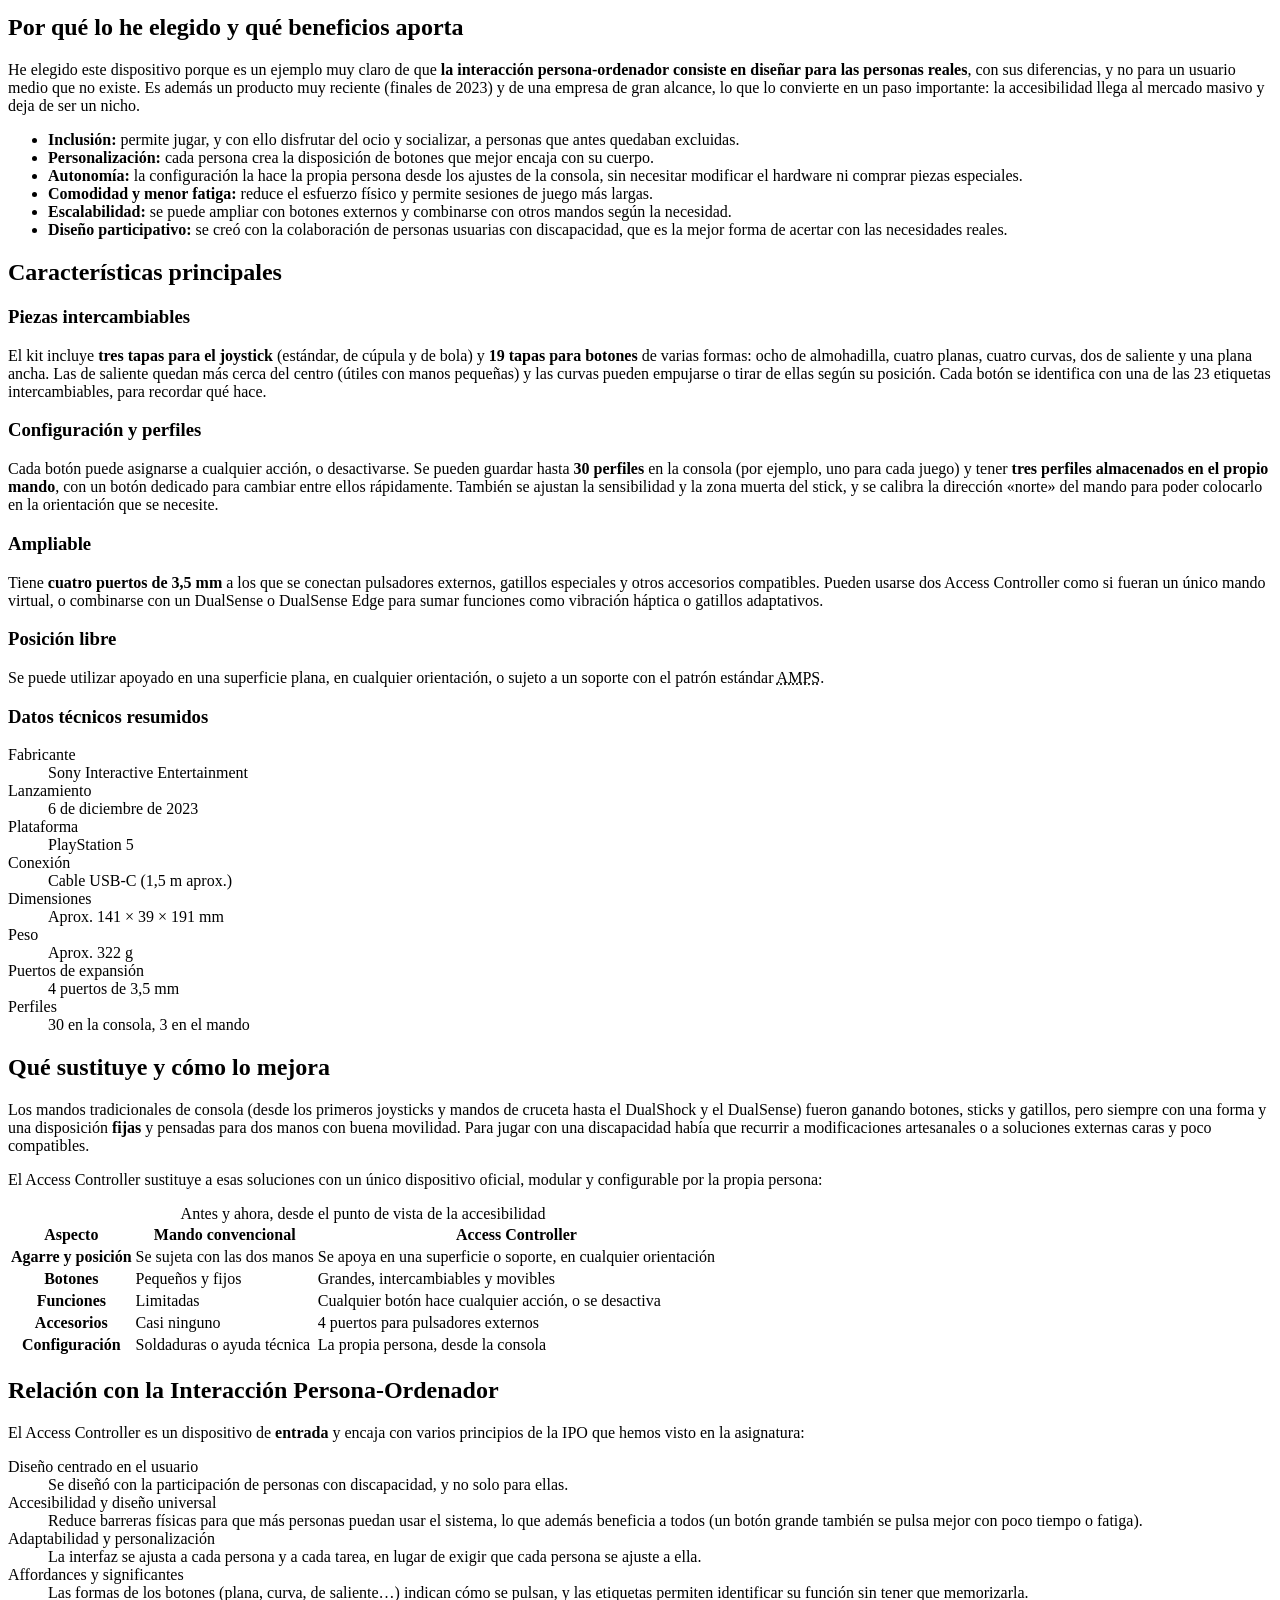
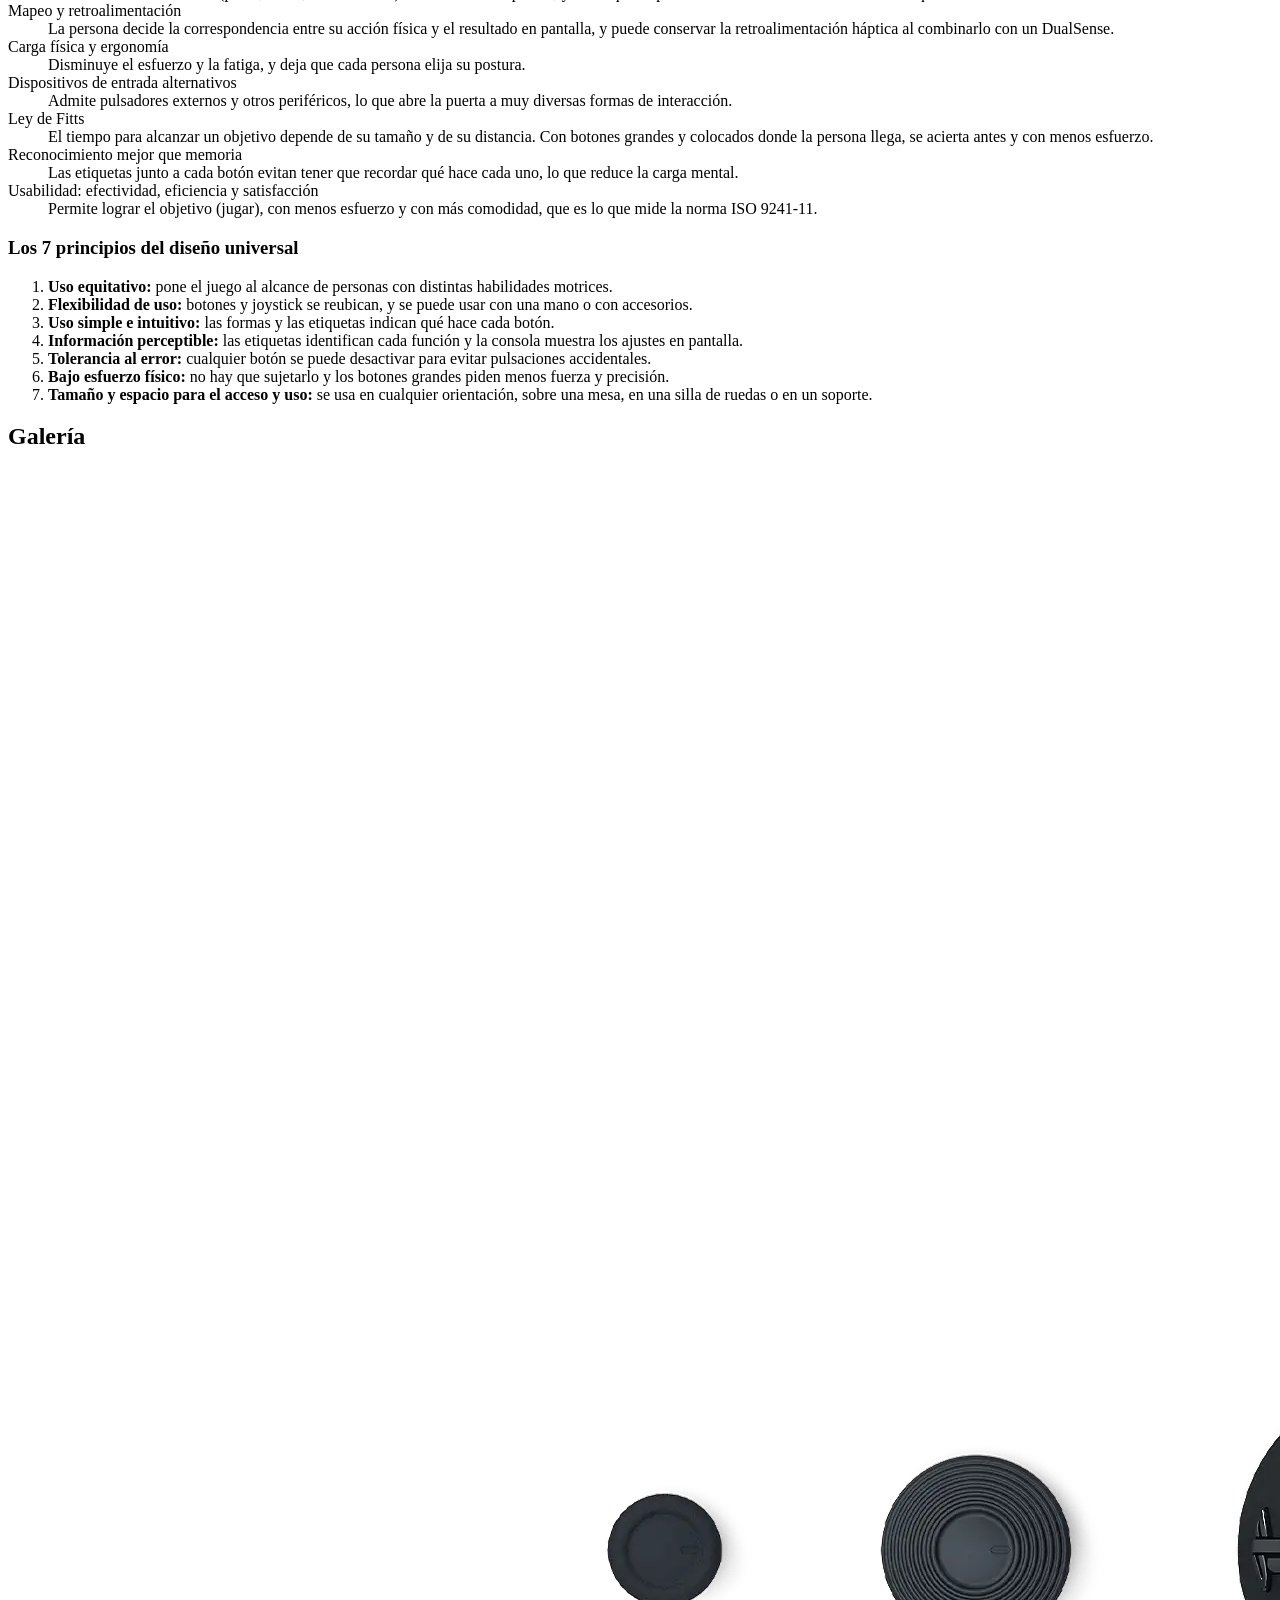
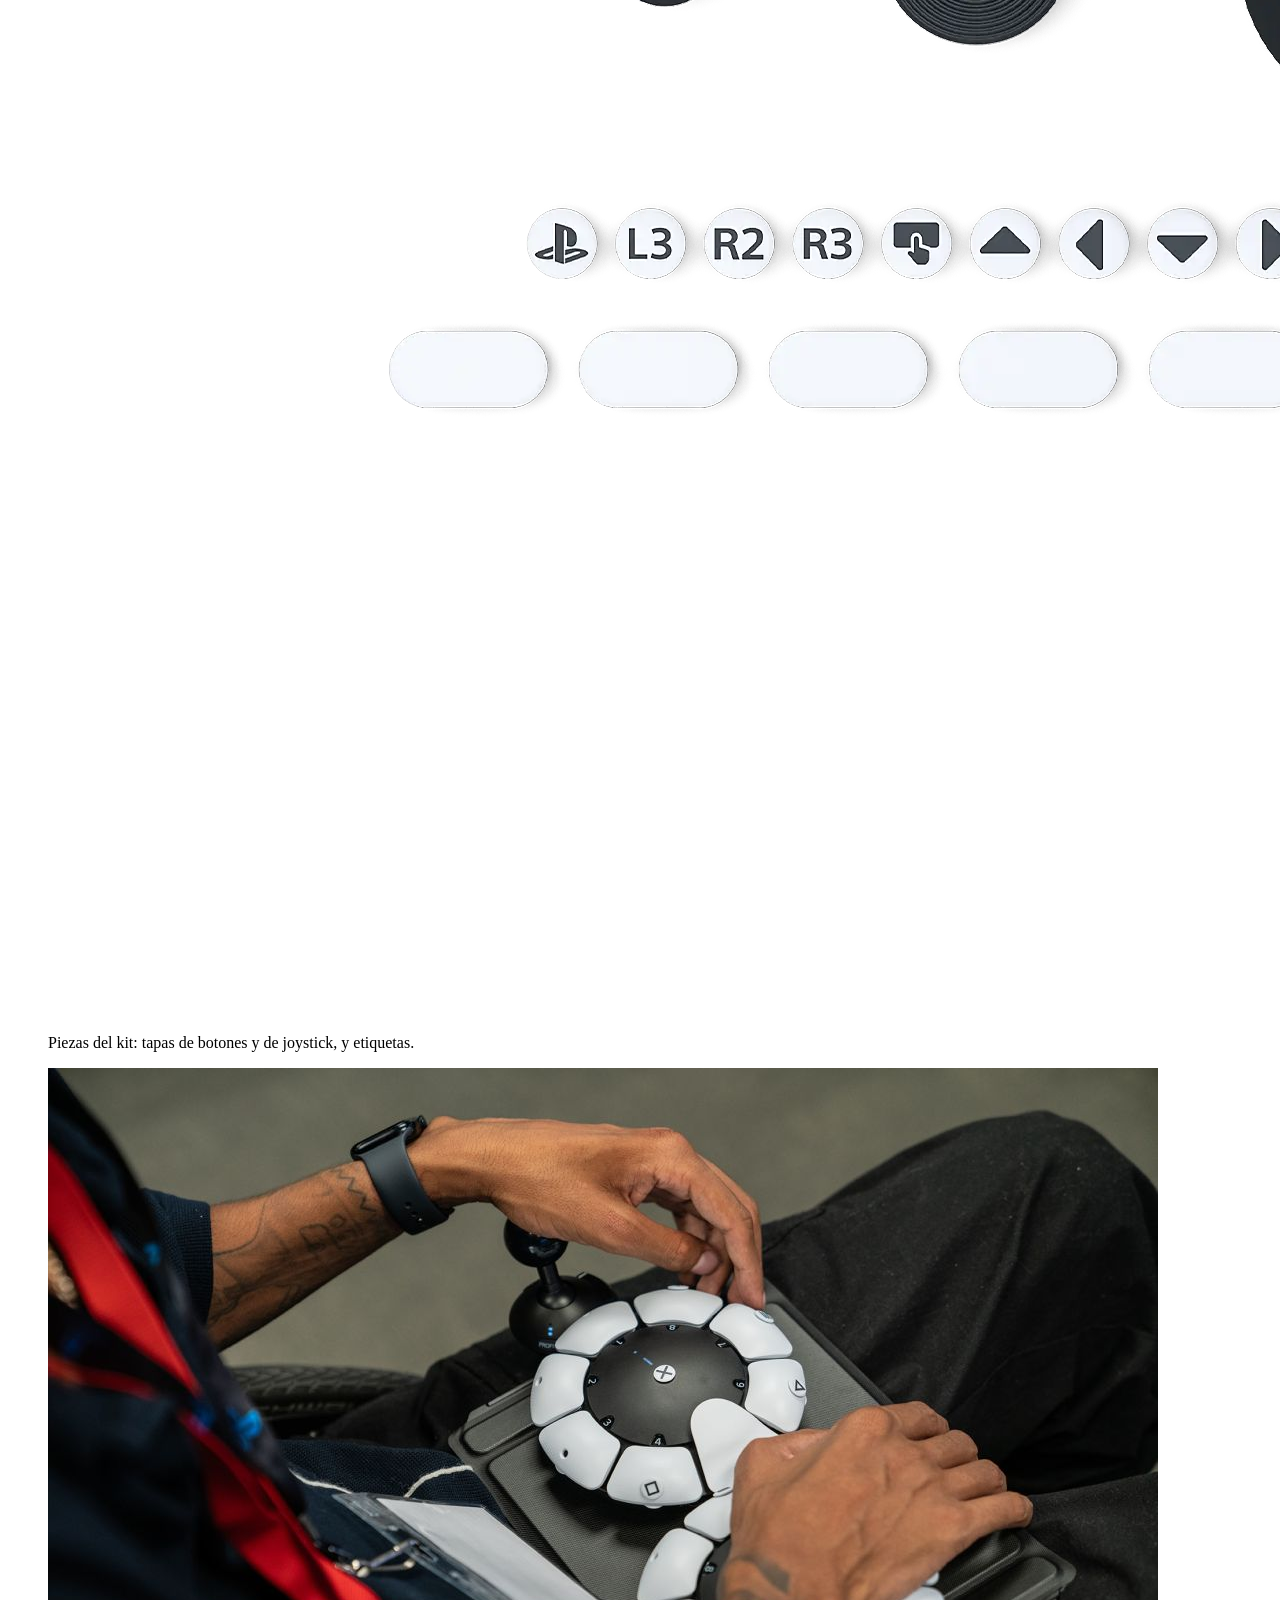
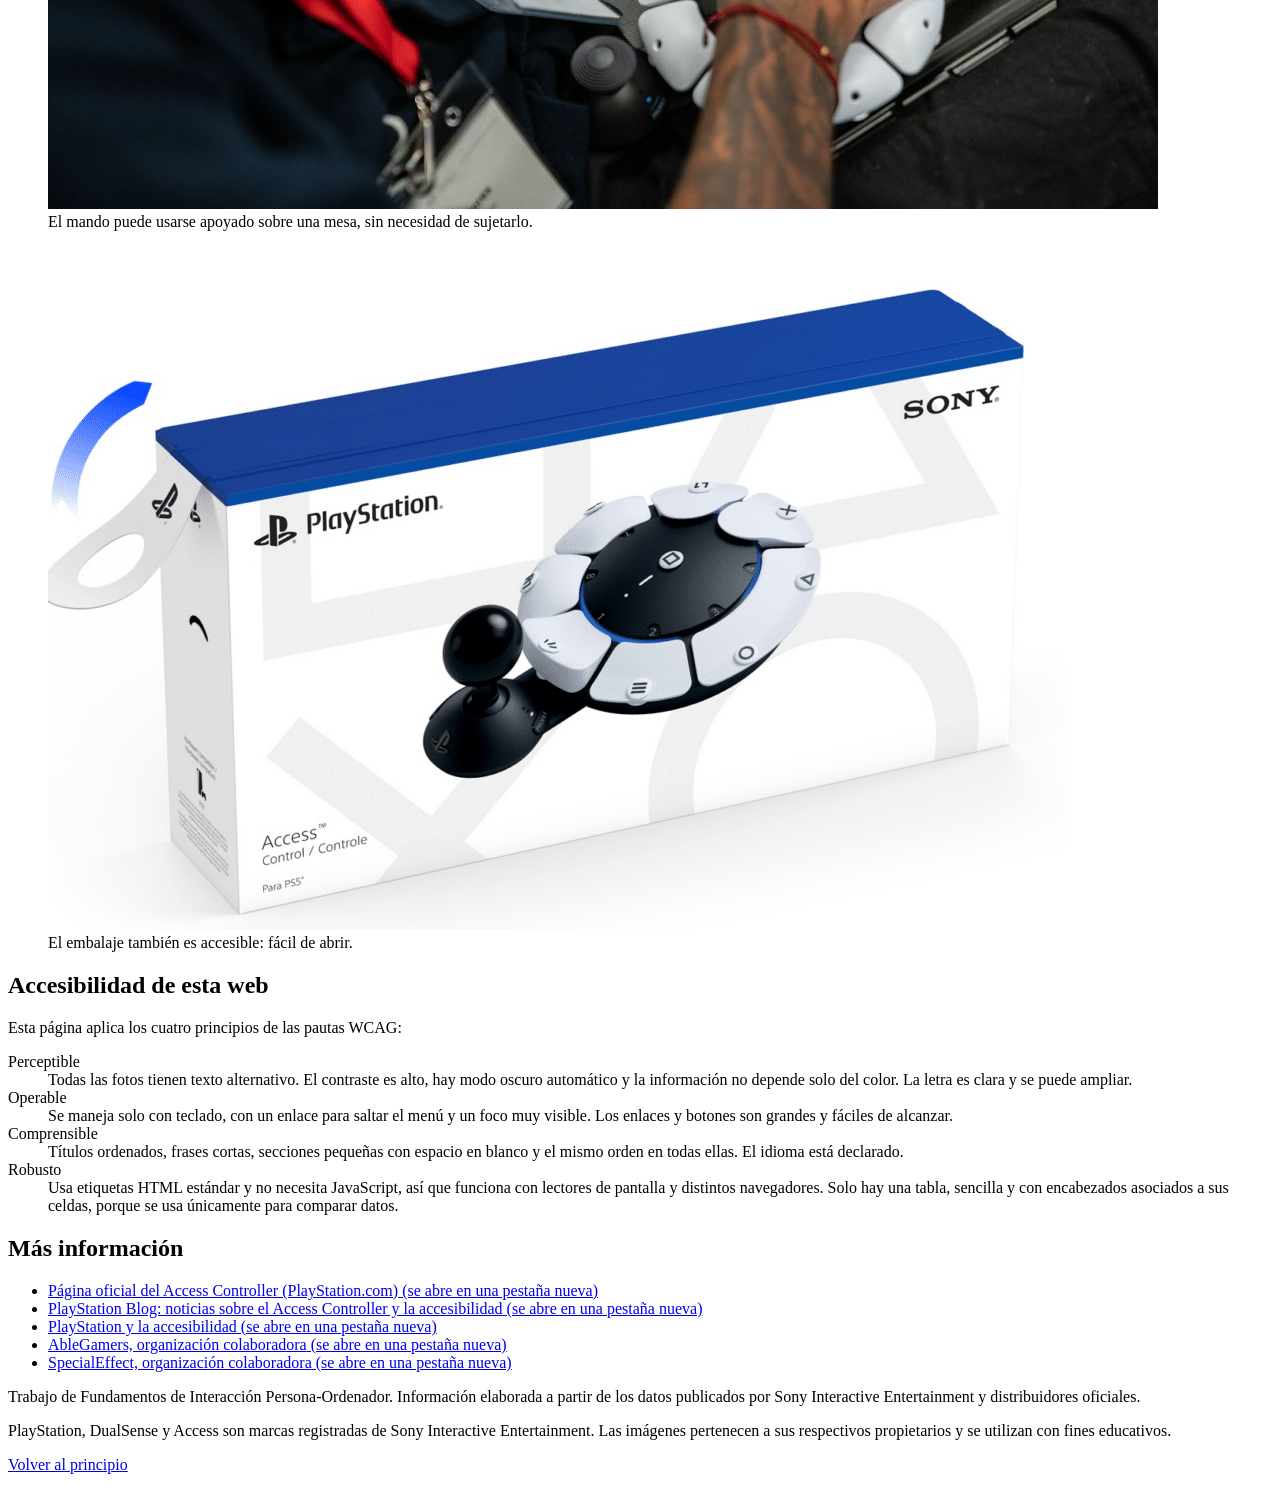
==== commit 7fb0329c: "Rename index (7).html to index.html" ====
--- a/index.html
+++ b/index.html
@@ -107,19 +107,17 @@
       <h3>Posición libre</h3>
       <p>Se puede utilizar apoyado en una superficie plana, en cualquier orientación, o sujeto a un soporte con el patrón estándar <abbr title="Accessible Mounting Pattern System">AMPS</abbr>.</p>
 
-      <table>
-        <caption>Datos técnicos resumidos</caption>
-        <tbody>
-          <tr><th scope="row">Fabricante</th><td>Sony Interactive Entertainment</td></tr>
-          <tr><th scope="row">Lanzamiento</th><td>6 de diciembre de 2023</td></tr>
-          <tr><th scope="row">Plataforma</th><td>PlayStation 5</td></tr>
-          <tr><th scope="row">Conexión</th><td>Cable USB-C (1,5 m aprox.)</td></tr>
-          <tr><th scope="row">Dimensiones</th><td>Aprox. 141 × 39 × 191 mm</td></tr>
-          <tr><th scope="row">Peso</th><td>Aprox. 322 g</td></tr>
-          <tr><th scope="row">Puertos de expansión</th><td>4 puertos de 3,5 mm</td></tr>
-          <tr><th scope="row">Perfiles</th><td>30 en la consola, 3 en el mando</td></tr>
-        </tbody>
-      </table>
+      <h3>Datos técnicos resumidos</h3>
+      <dl class="ficha">
+        <div><dt>Fabricante</dt><dd>Sony Interactive Entertainment</dd></div>
+        <div><dt>Lanzamiento</dt><dd>6 de diciembre de 2023</dd></div>
+        <div><dt>Plataforma</dt><dd>PlayStation 5</dd></div>
+        <div><dt>Conexión</dt><dd>Cable USB-C (1,5 m aprox.)</dd></div>
+        <div><dt>Dimensiones</dt><dd>Aprox. 141 × 39 × 191 mm</dd></div>
+        <div><dt>Peso</dt><dd>Aprox. 322 g</dd></div>
+        <div><dt>Puertos de expansión</dt><dd>4 puertos de 3,5 mm</dd></div>
+        <div><dt>Perfiles</dt><dd>30 en la consola, 3 en el mando</dd></div>
+      </dl>
     </section>
 
     <section id="evolucion" class="destacada" aria-labelledby="t-evolucion">
@@ -132,41 +130,16 @@
         <thead>
           <tr>
             <th scope="col">Aspecto</th>
-            <th scope="col">Antes (mando convencional)</th>
-            <th scope="col">Ahora (Access Controller)</th>
+            <th scope="col">Mando convencional</th>
+            <th scope="col">Access Controller</th>
           </tr>
         </thead>
         <tbody>
-          <tr>
-            <th scope="row">Forma y agarre</th>
-            <td>Fijos; hay que sujetarlo con las dos manos</td>
-            <td>Se usa apoyado en una superficie o en un soporte, en cualquier orientación</td>
-          </tr>
-          <tr>
-            <th scope="row">Botones</th>
-            <td>Pequeños, en posiciones fijas</td>
-            <td>Grandes, intercambiables y desplazables</td>
-          </tr>
-          <tr>
-            <th scope="row">Asignación de acciones</th>
-            <td>Limitada</td>
-            <td>Cualquier botón puede asignarse a cualquier función, o desactivarse</td>
-          </tr>
-          <tr>
-            <th scope="row">Ampliación</th>
-            <td>Prácticamente nula</td>
-            <td>Cuatro puertos para pulsadores y accesorios externos</td>
-          </tr>
-          <tr>
-            <th scope="row">Perfiles</th>
-            <td>Un único diseño para todas las personas</td>
-            <td>30 perfiles en la consola y 3 guardados en el mando</td>
-          </tr>
-          <tr>
-            <th scope="row">Quién lo configura</th>
-            <td>Soldaduras o ayuda técnica externa</td>
-            <td>La propia persona, desde los ajustes de la consola</td>
-          </tr>
+          <tr><th scope="row">Agarre y posición</th><td>Se sujeta con las dos manos</td><td>Se apoya en una superficie o soporte, en cualquier orientación</td></tr>
+          <tr><th scope="row">Botones</th><td>Pequeños y fijos</td><td>Grandes, intercambiables y movibles</td></tr>
+          <tr><th scope="row">Funciones</th><td>Limitadas</td><td>Cualquier botón hace cualquier acción, o se desactiva</td></tr>
+          <tr><th scope="row">Accesorios</th><td>Casi ninguno</td><td>4 puertos para pulsadores externos</td></tr>
+          <tr><th scope="row">Configuración</th><td>Soldaduras o ayuda técnica</td><td>La propia persona, desde la consola</td></tr>
         </tbody>
       </table>
     </section>
@@ -189,7 +162,23 @@
         <dd>Disminuye el esfuerzo y la fatiga, y deja que cada persona elija su postura.</dd>
         <dt>Dispositivos de entrada alternativos</dt>
         <dd>Admite pulsadores externos y otros periféricos, lo que abre la puerta a muy diversas formas de interacción.</dd>
+              <dt>Ley de Fitts</dt>
+        <dd>El tiempo para alcanzar un objetivo depende de su tamaño y de su distancia. Con botones grandes y colocados donde la persona llega, se acierta antes y con menos esfuerzo.</dd>
+        <dt>Reconocimiento mejor que memoria</dt>
+        <dd>Las etiquetas junto a cada botón evitan tener que recordar qué hace cada uno, lo que reduce la carga mental.</dd>
+        <dt>Usabilidad: efectividad, eficiencia y satisfacción</dt>
+        <dd>Permite lograr el objetivo (jugar), con menos esfuerzo y con más comodidad, que es lo que mide la norma ISO 9241-11.</dd>
       </dl>
+      <h3>Los 7 principios del diseño universal</h3>
+      <ol>
+        <li><strong>Uso equitativo:</strong> pone el juego al alcance de personas con distintas habilidades motrices.</li>
+        <li><strong>Flexibilidad de uso:</strong> botones y joystick se reubican, y se puede usar con una mano o con accesorios.</li>
+        <li><strong>Uso simple e intuitivo:</strong> las formas y las etiquetas indican qué hace cada botón.</li>
+        <li><strong>Información perceptible:</strong> las etiquetas identifican cada función y la consola muestra los ajustes en pantalla.</li>
+        <li><strong>Tolerancia al error:</strong> cualquier botón se puede desactivar para evitar pulsaciones accidentales.</li>
+        <li><strong>Bajo esfuerzo físico:</strong> no hay que sujetarlo y los botones grandes piden menos fuerza y precisión.</li>
+        <li><strong>Tamaño y espacio para el acceso y uso:</strong> se usa en cualquier orientación, sobre una mesa, en una silla de ruedas o en un soporte.</li>
+      </ol>
     </section>
 
     <section id="galeria" aria-labelledby="t-galeria">
@@ -212,15 +201,17 @@
 
     <section id="esta-web" class="destacada" aria-labelledby="t-esta-web">
       <h2 id="t-esta-web">Accesibilidad de esta web</h2>
-      <p>Para ser coherente con el tema, esta página también está pensada para que más personas puedan leerla y usarla:</p>
-      <ul>
-        <li><strong>Letra clara y grande,</strong> con tipografía diseñada para facilitar la lectura a personas con baja visión, y con buen espaciado.</li>
-        <li><strong>Contraste alto</strong> entre texto y fondo, y modo oscuro automático si tu dispositivo lo usa.</li>
-        <li><strong>Se maneja solo con teclado,</strong> con un enlace para saltar el menú y un foco muy visible.</li>
-        <li><strong>Compatible con lectores de pantalla:</strong> títulos ordenados, secciones con nombre, tablas con encabezados y descripción en todas las fotos.</li>
-        <li><strong>Se adapta al zoom y al móvil,</strong> y respeta las preferencias de movimiento y contraste de tu sistema.</li>
-        <li><strong>La información no depende solo del color:</strong> se usan también títulos, formas y texto.</li>
-      </ul>
+      <p>Esta página aplica los cuatro principios de las pautas WCAG:</p>
+      <dl>
+        <dt>Perceptible</dt>
+        <dd>Todas las fotos tienen texto alternativo. El contraste es alto, hay modo oscuro automático y la información no depende solo del color. La letra es clara y se puede ampliar.</dd>
+        <dt>Operable</dt>
+        <dd>Se maneja solo con teclado, con un enlace para saltar el menú y un foco muy visible. Los enlaces y botones son grandes y fáciles de alcanzar.</dd>
+        <dt>Comprensible</dt>
+        <dd>Títulos ordenados, frases cortas, secciones pequeñas con espacio en blanco y el mismo orden en todas ellas. El idioma está declarado.</dd>
+        <dt>Robusto</dt>
+        <dd>Usa etiquetas HTML estándar y no necesita JavaScript, así que funciona con lectores de pantalla y distintos navegadores. Solo hay una tabla, sencilla y con encabezados asociados a sus celdas, porque se usa únicamente para comparar datos.</dd>
+      </dl>
     </section>
 
     <section id="mas-info" aria-labelledby="t-mas-info">
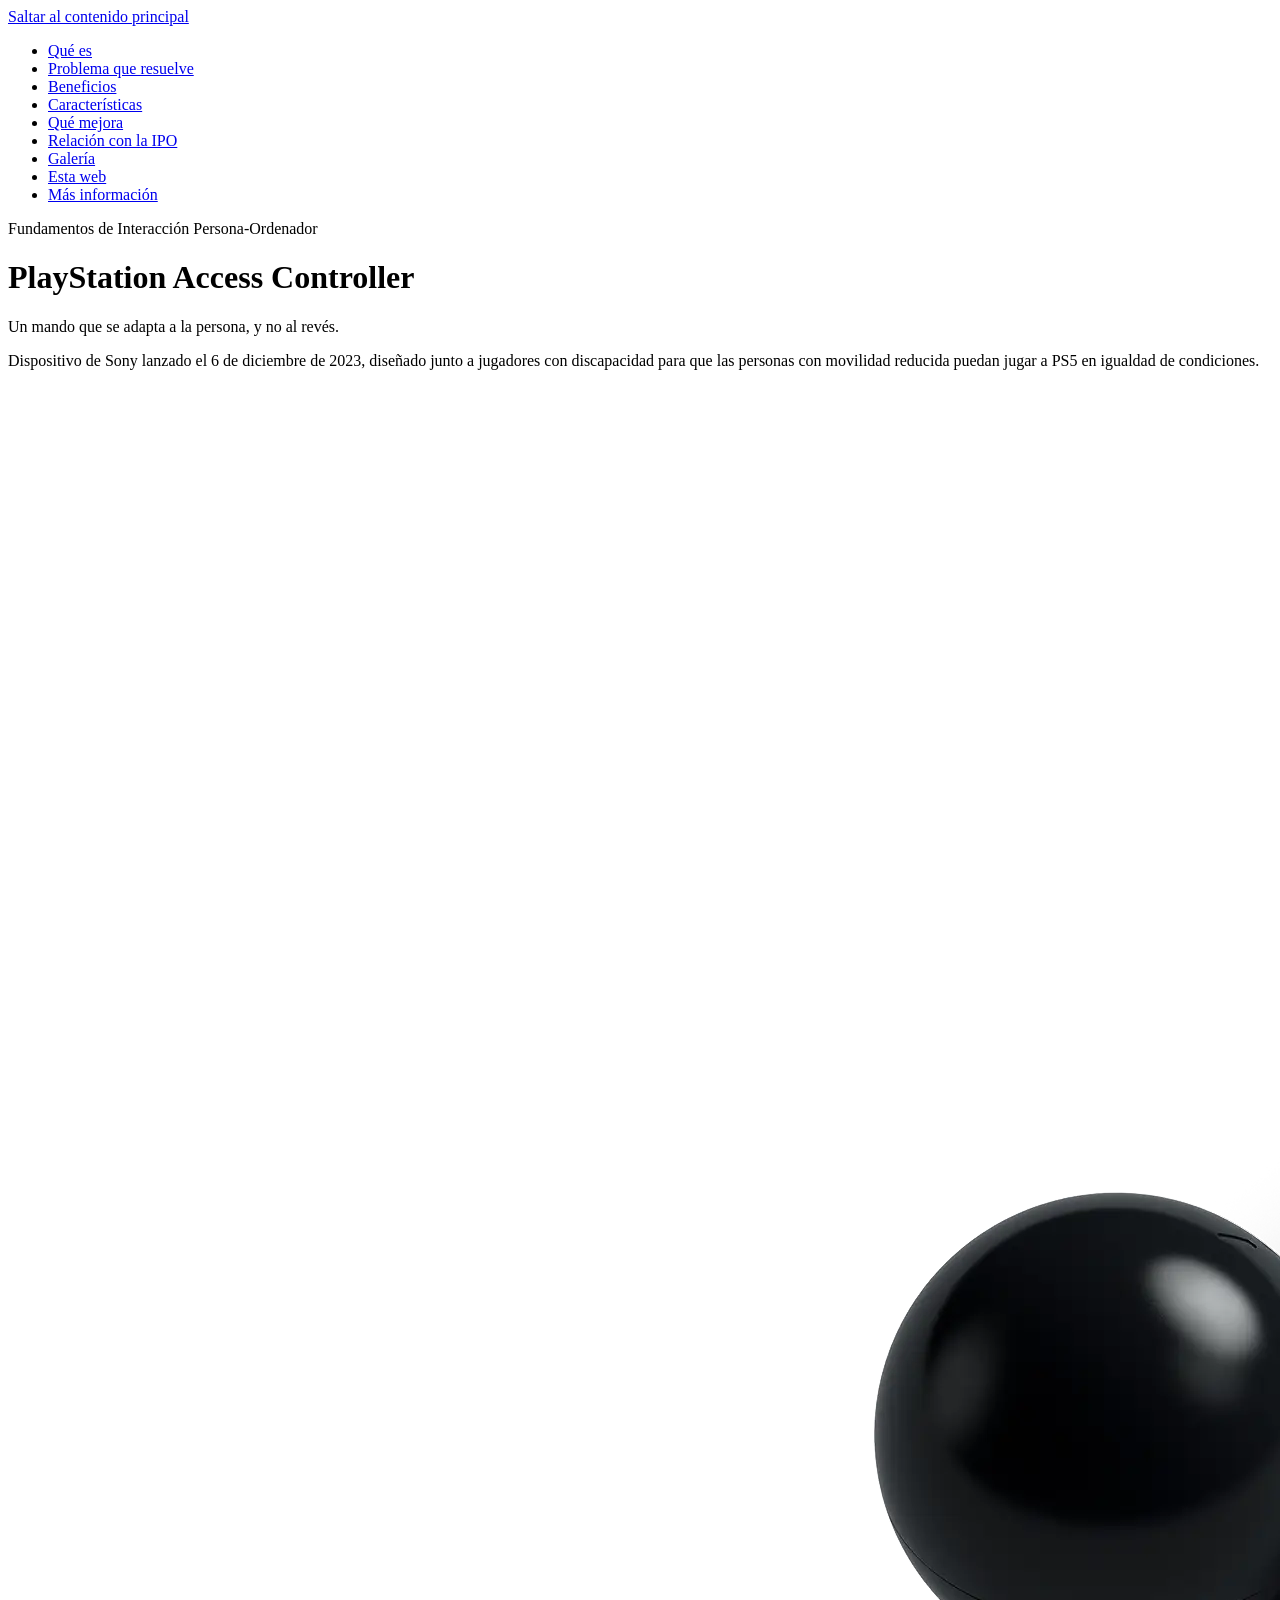
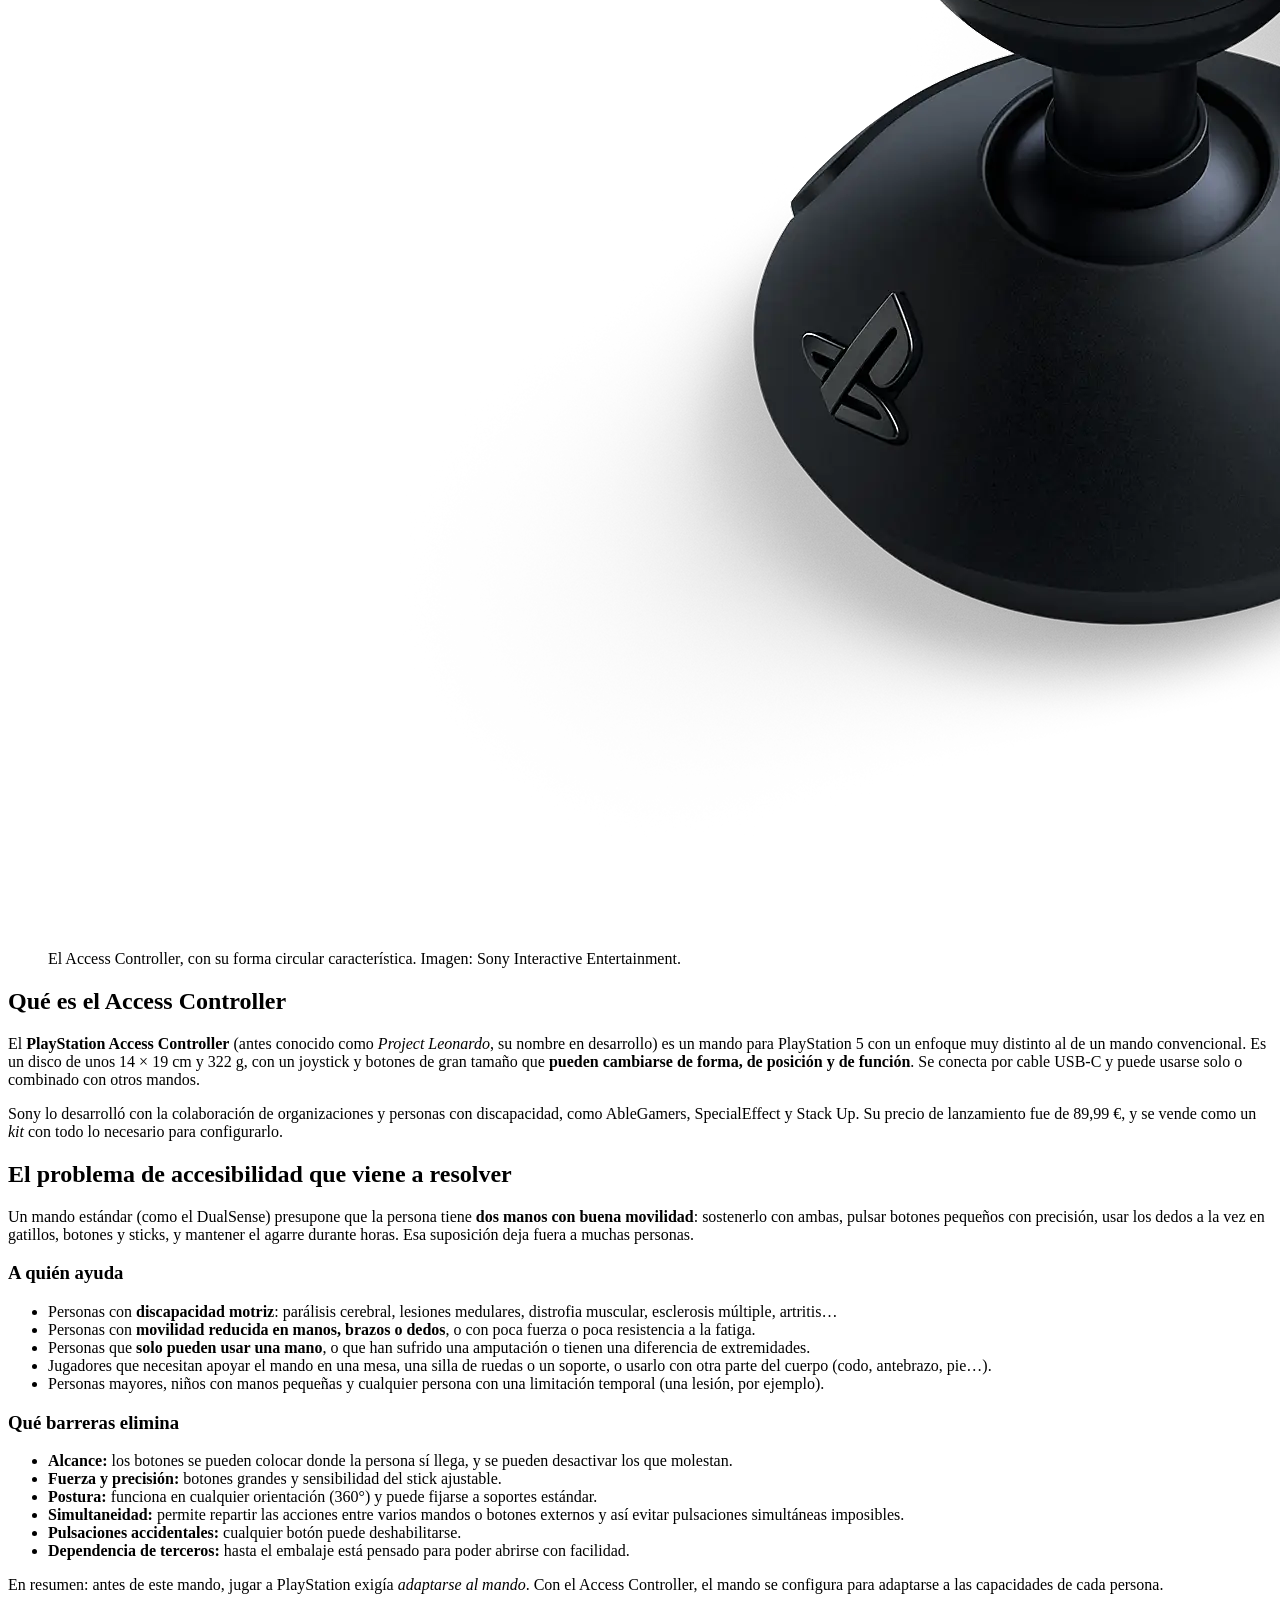
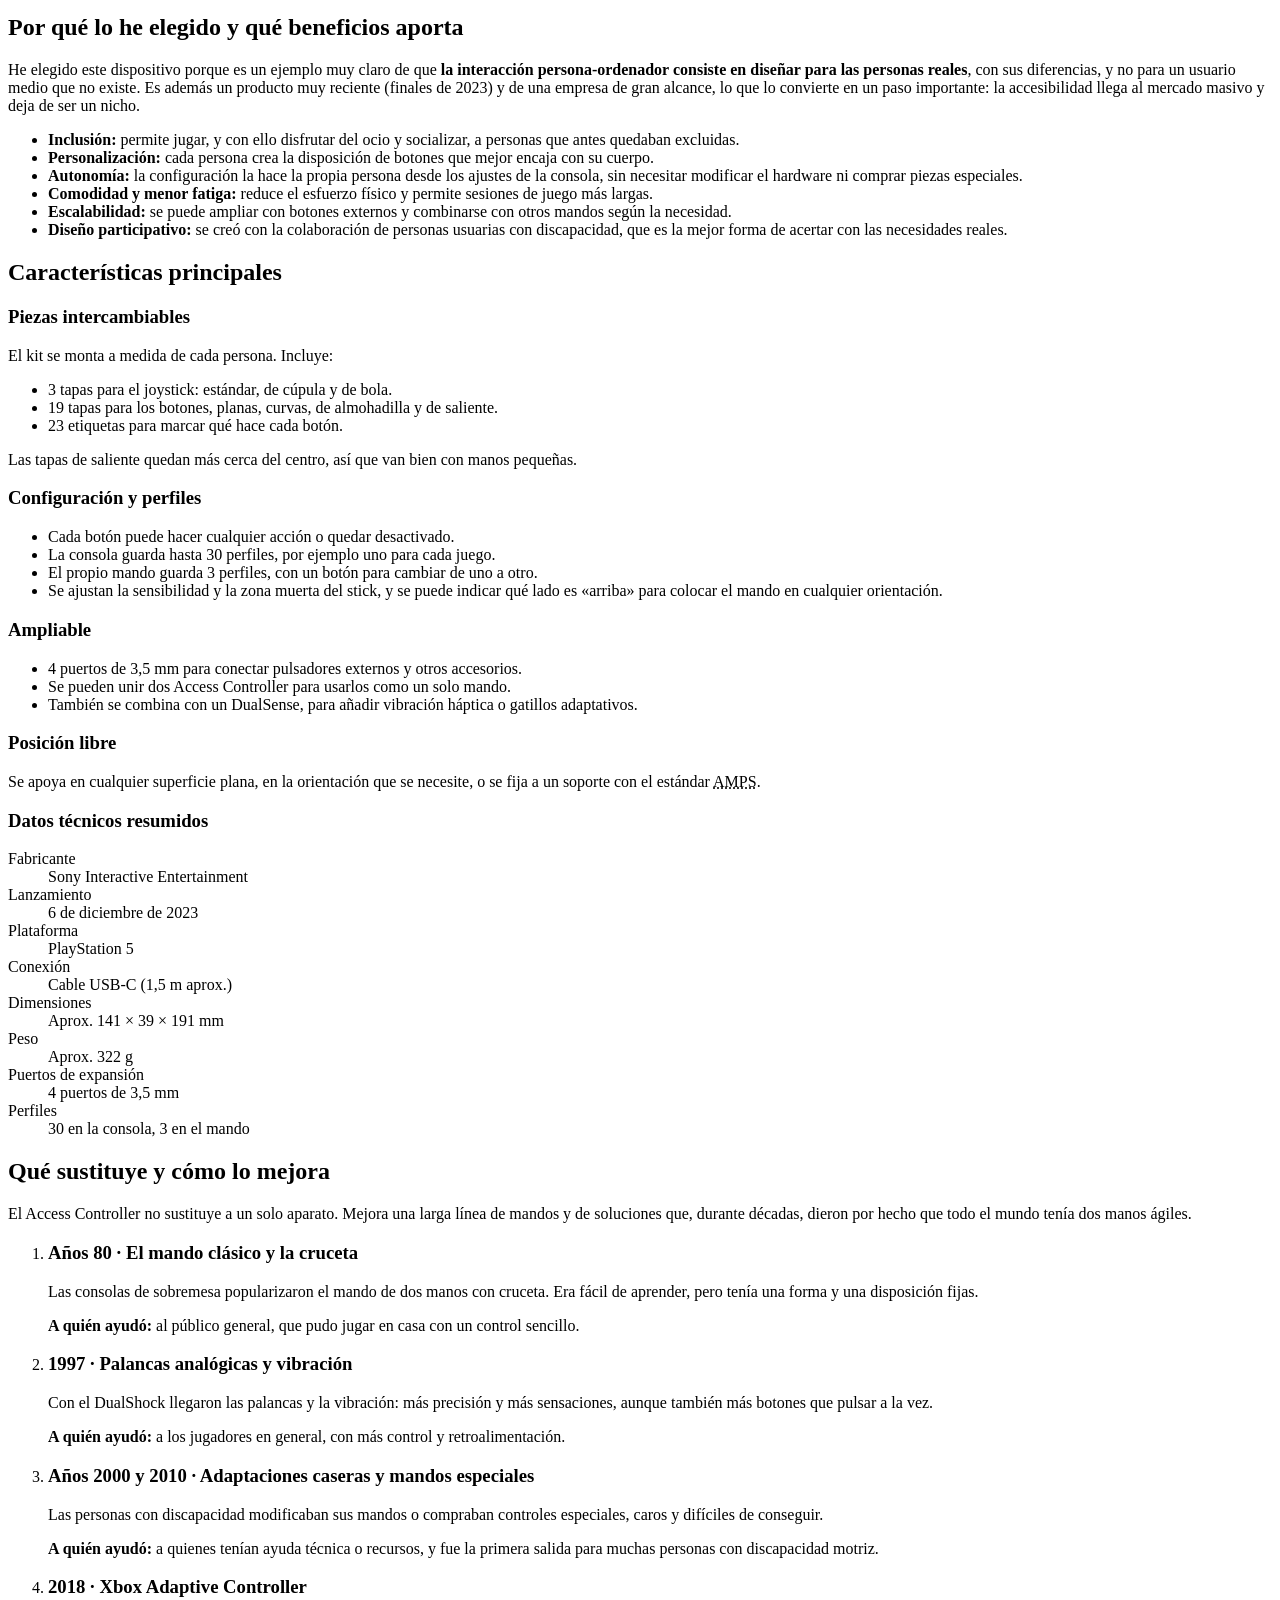
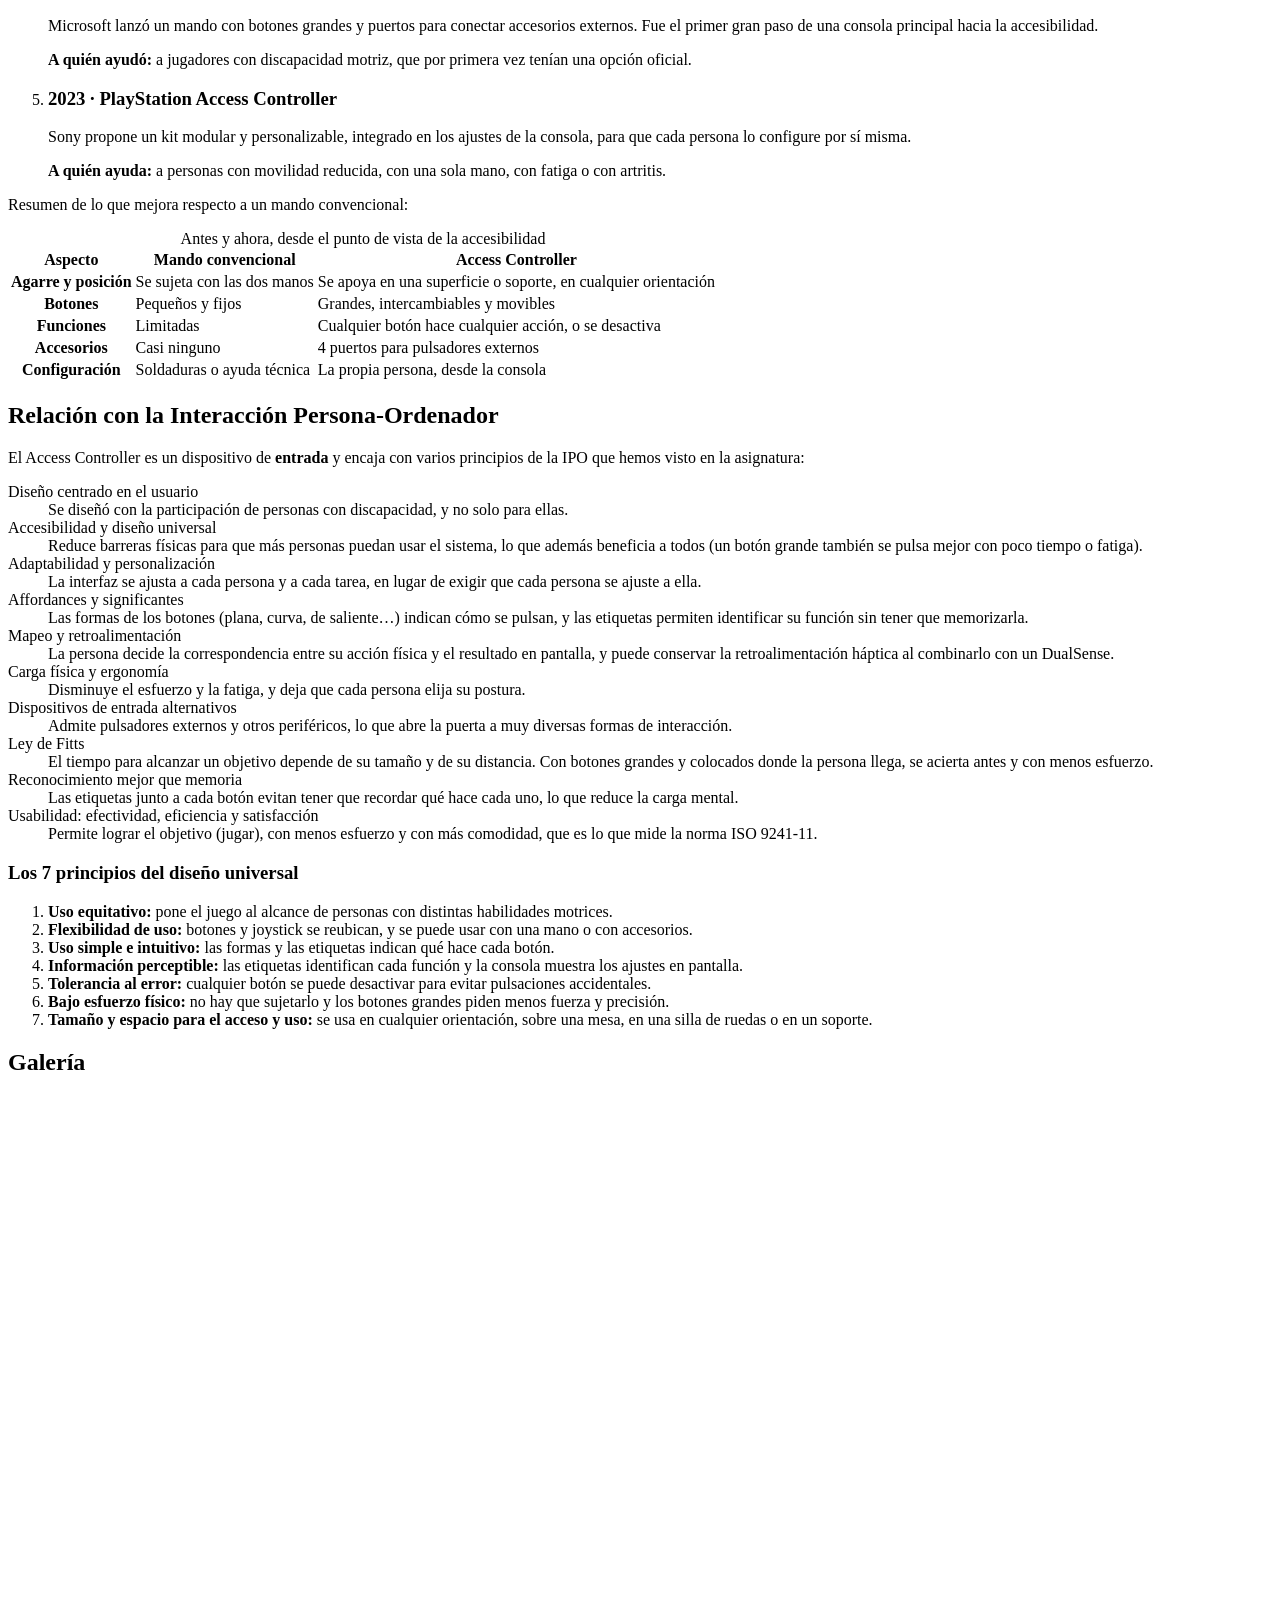
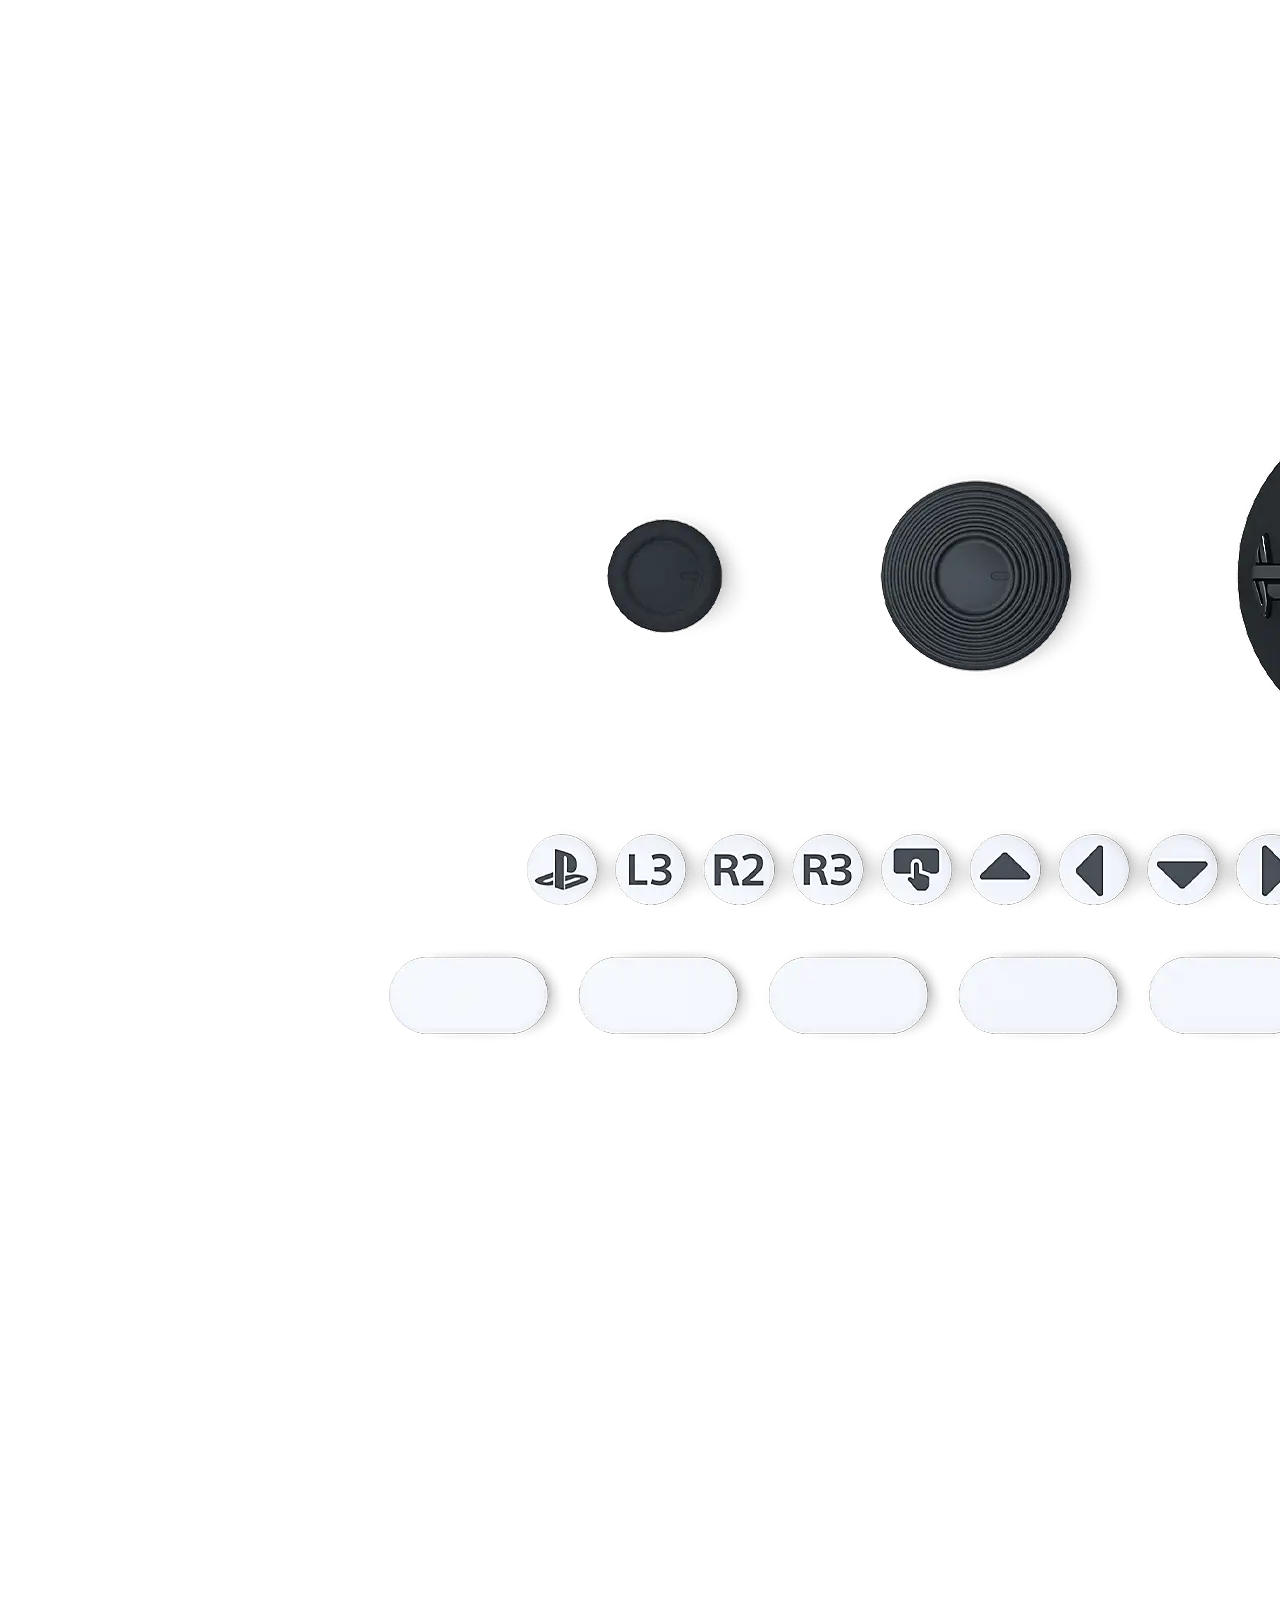
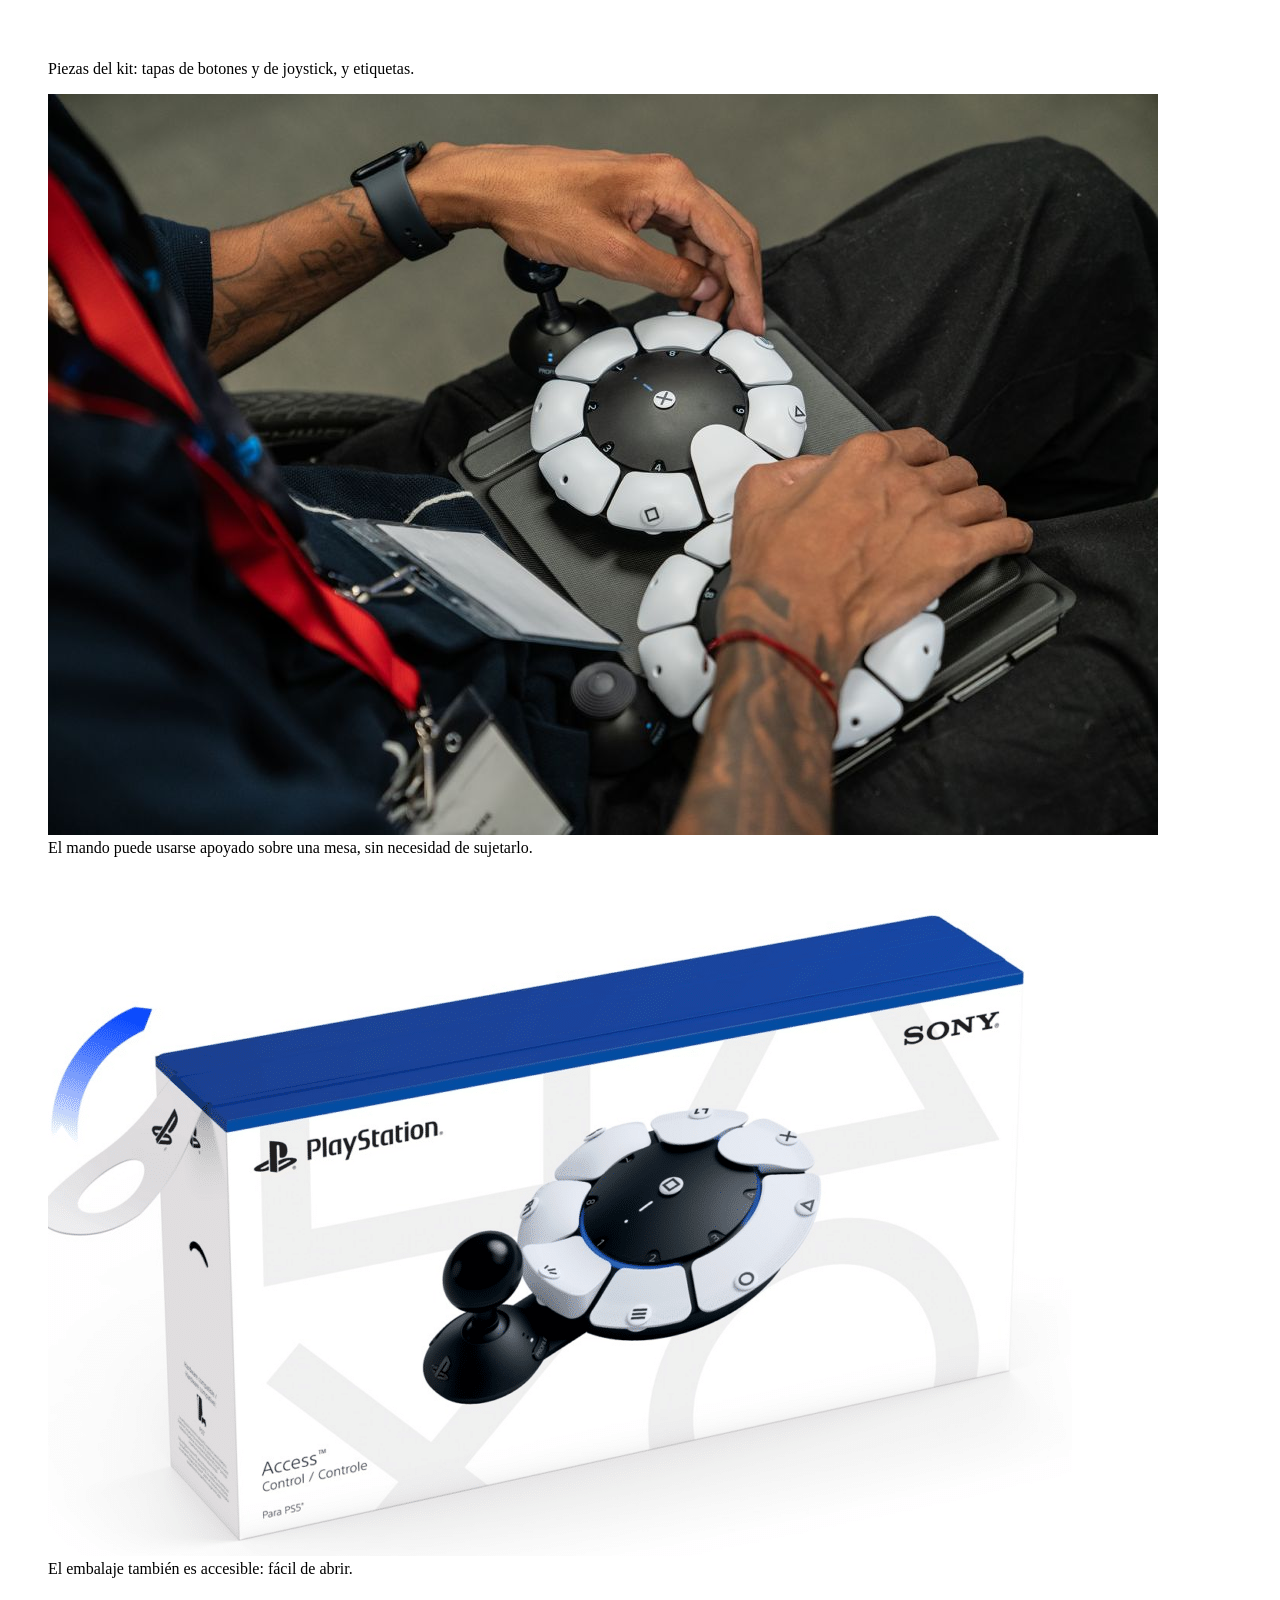
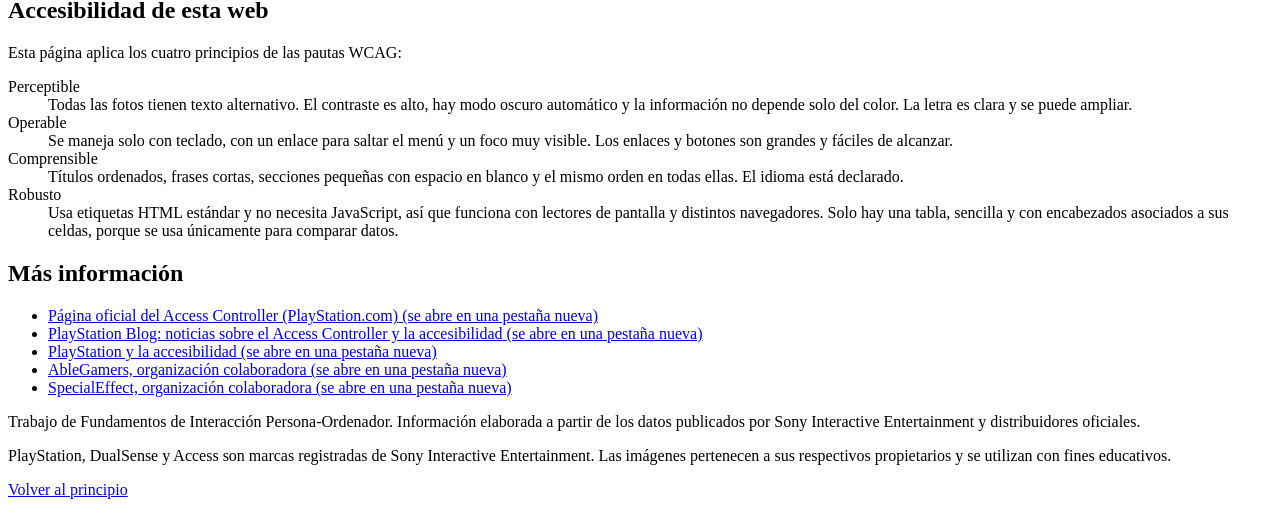
==== commit 6bf59ce6: "Rename index (9).html to index.html" ====
--- a/index.html
+++ b/index.html
@@ -96,16 +96,31 @@
       <h2 id="t-caracteristicas">Características principales</h2>
 
       <h3>Piezas intercambiables</h3>
-      <p>El kit incluye <strong>tres tapas para el joystick</strong> (estándar, de cúpula y de bola) y <strong>19 tapas para botones</strong> de varias formas: ocho de almohadilla, cuatro planas, cuatro curvas, dos de saliente y una plana ancha. Las de saliente quedan más cerca del centro (útiles con manos pequeñas) y las curvas pueden empujarse o tirar de ellas según su posición. Cada botón se identifica con una de las 23 etiquetas intercambiables, para recordar qué hace.</p>
+      <p>El kit se monta a medida de cada persona. Incluye:</p>
+      <ul>
+        <li>3 tapas para el joystick: estándar, de cúpula y de bola.</li>
+        <li>19 tapas para los botones, planas, curvas, de almohadilla y de saliente.</li>
+        <li>23 etiquetas para marcar qué hace cada botón.</li>
+      </ul>
+      <p>Las tapas de saliente quedan más cerca del centro, así que van bien con manos pequeñas.</p>
 
       <h3>Configuración y perfiles</h3>
-      <p>Cada botón puede asignarse a cualquier acción, o desactivarse. Se pueden guardar hasta <strong>30 perfiles</strong> en la consola (por ejemplo, uno para cada juego) y tener <strong>tres perfiles almacenados en el propio mando</strong>, con un botón dedicado para cambiar entre ellos rápidamente. También se ajustan la sensibilidad y la zona muerta del stick, y se calibra la dirección «norte» del mando para poder colocarlo en la orientación que se necesite.</p>
+      <ul>
+        <li>Cada botón puede hacer cualquier acción o quedar desactivado.</li>
+        <li>La consola guarda hasta 30 perfiles, por ejemplo uno para cada juego.</li>
+        <li>El propio mando guarda 3 perfiles, con un botón para cambiar de uno a otro.</li>
+        <li>Se ajustan la sensibilidad y la zona muerta del stick, y se puede indicar qué lado es «arriba» para colocar el mando en cualquier orientación.</li>
+      </ul>
 
       <h3>Ampliable</h3>
-      <p>Tiene <strong>cuatro puertos de 3,5 mm</strong> a los que se conectan pulsadores externos, gatillos especiales y otros accesorios compatibles. Pueden usarse dos Access Controller como si fueran un único mando virtual, o combinarse con un DualSense o DualSense Edge para sumar funciones como vibración háptica o gatillos adaptativos.</p>
+      <ul>
+        <li>4 puertos de 3,5 mm para conectar pulsadores externos y otros accesorios.</li>
+        <li>Se pueden unir dos Access Controller para usarlos como un solo mando.</li>
+        <li>También se combina con un DualSense, para añadir vibración háptica o gatillos adaptativos.</li>
+      </ul>
 
       <h3>Posición libre</h3>
-      <p>Se puede utilizar apoyado en una superficie plana, en cualquier orientación, o sujeto a un soporte con el patrón estándar <abbr title="Accessible Mounting Pattern System">AMPS</abbr>.</p>
+      <p>Se apoya en cualquier superficie plana, en la orientación que se necesite, o se fija a un soporte con el estándar <abbr title="Accessible Mounting Pattern System">AMPS</abbr>.</p>
 
       <h3>Datos técnicos resumidos</h3>
       <dl class="ficha">
@@ -122,8 +137,37 @@
 
     <section id="evolucion" class="destacada" aria-labelledby="t-evolucion">
       <h2 id="t-evolucion">Qué sustituye y cómo lo mejora</h2>
-      <p>Los mandos tradicionales de consola (desde los primeros joysticks y mandos de cruceta hasta el DualShock y el DualSense) fueron ganando botones, sticks y gatillos, pero siempre con una forma y una disposición <strong>fijas</strong> y pensadas para dos manos con buena movilidad. Para jugar con una discapacidad había que recurrir a modificaciones artesanales o a soluciones externas caras y poco compatibles.</p>
-      <p>El Access Controller sustituye a esas soluciones con un único dispositivo oficial, modular y configurable por la propia persona:</p>
+      <p>El Access Controller no sustituye a un solo aparato. Mejora una larga línea de mandos y de soluciones que, durante décadas, dieron por hecho que todo el mundo tenía dos manos ágiles.</p>
+
+      <ol class="linea">
+        <li>
+          <h3>Años 80 · El mando clásico y la cruceta</h3>
+          <p>Las consolas de sobremesa popularizaron el mando de dos manos con cruceta. Era fácil de aprender, pero tenía una forma y una disposición fijas.</p>
+          <p class="ayuda"><strong>A quién ayudó:</strong> al público general, que pudo jugar en casa con un control sencillo.</p>
+        </li>
+        <li>
+          <h3>1997 · Palancas analógicas y vibración</h3>
+          <p>Con el DualShock llegaron las palancas y la vibración: más precisión y más sensaciones, aunque también más botones que pulsar a la vez.</p>
+          <p class="ayuda"><strong>A quién ayudó:</strong> a los jugadores en general, con más control y retroalimentación.</p>
+        </li>
+        <li>
+          <h3>Años 2000 y 2010 · Adaptaciones caseras y mandos especiales</h3>
+          <p>Las personas con discapacidad modificaban sus mandos o compraban controles especiales, caros y difíciles de conseguir.</p>
+          <p class="ayuda"><strong>A quién ayudó:</strong> a quienes tenían ayuda técnica o recursos, y fue la primera salida para muchas personas con discapacidad motriz.</p>
+        </li>
+        <li>
+          <h3>2018 · Xbox Adaptive Controller</h3>
+          <p>Microsoft lanzó un mando con botones grandes y puertos para conectar accesorios externos. Fue el primer gran paso de una consola principal hacia la accesibilidad.</p>
+          <p class="ayuda"><strong>A quién ayudó:</strong> a jugadores con discapacidad motriz, que por primera vez tenían una opción oficial.</p>
+        </li>
+        <li>
+          <h3>2023 · PlayStation Access Controller</h3>
+          <p>Sony propone un kit modular y personalizable, integrado en los ajustes de la consola, para que cada persona lo configure por sí misma.</p>
+          <p class="ayuda"><strong>A quién ayuda:</strong> a personas con movilidad reducida, con una sola mano, con fatiga o con artritis.</p>
+        </li>
+      </ol>
+
+      <p>Resumen de lo que mejora respecto a un mando convencional:</p>
 
       <table>
         <caption>Antes y ahora, desde el punto de vista de la accesibilidad</caption>
